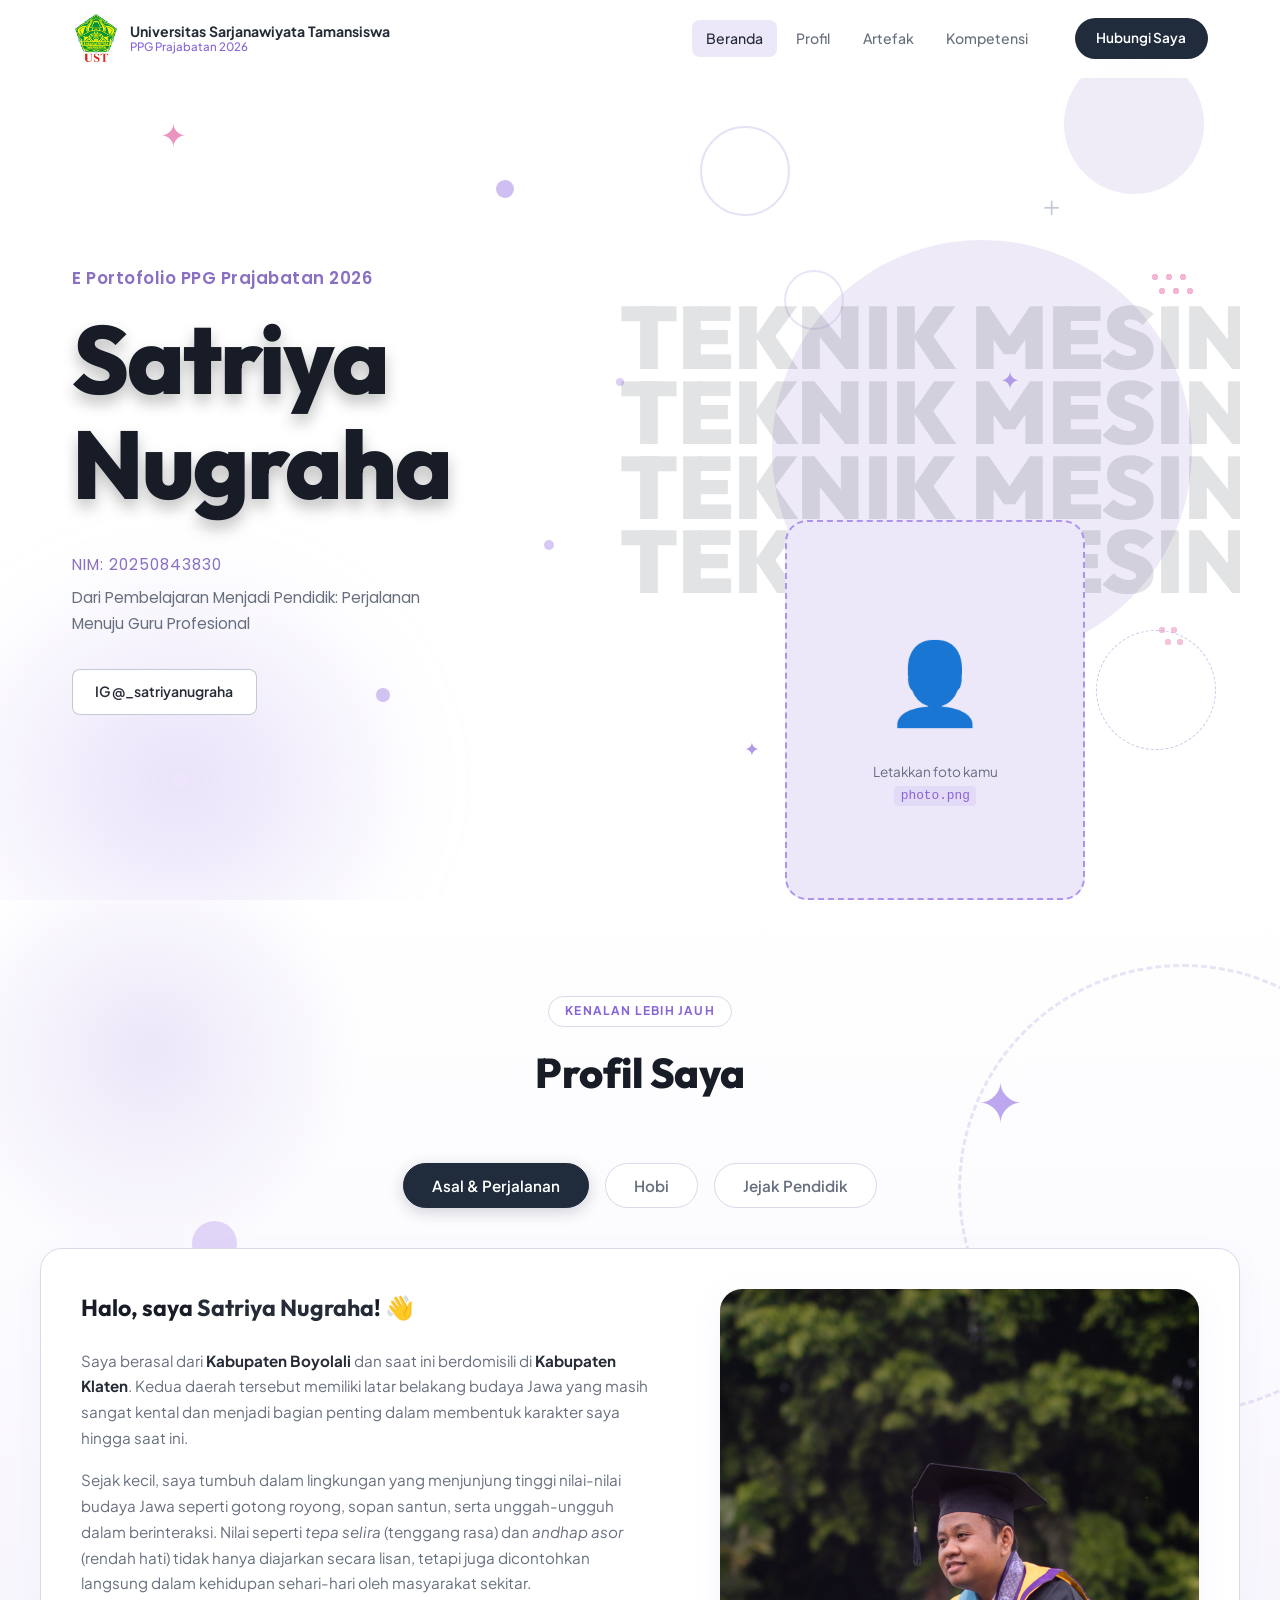
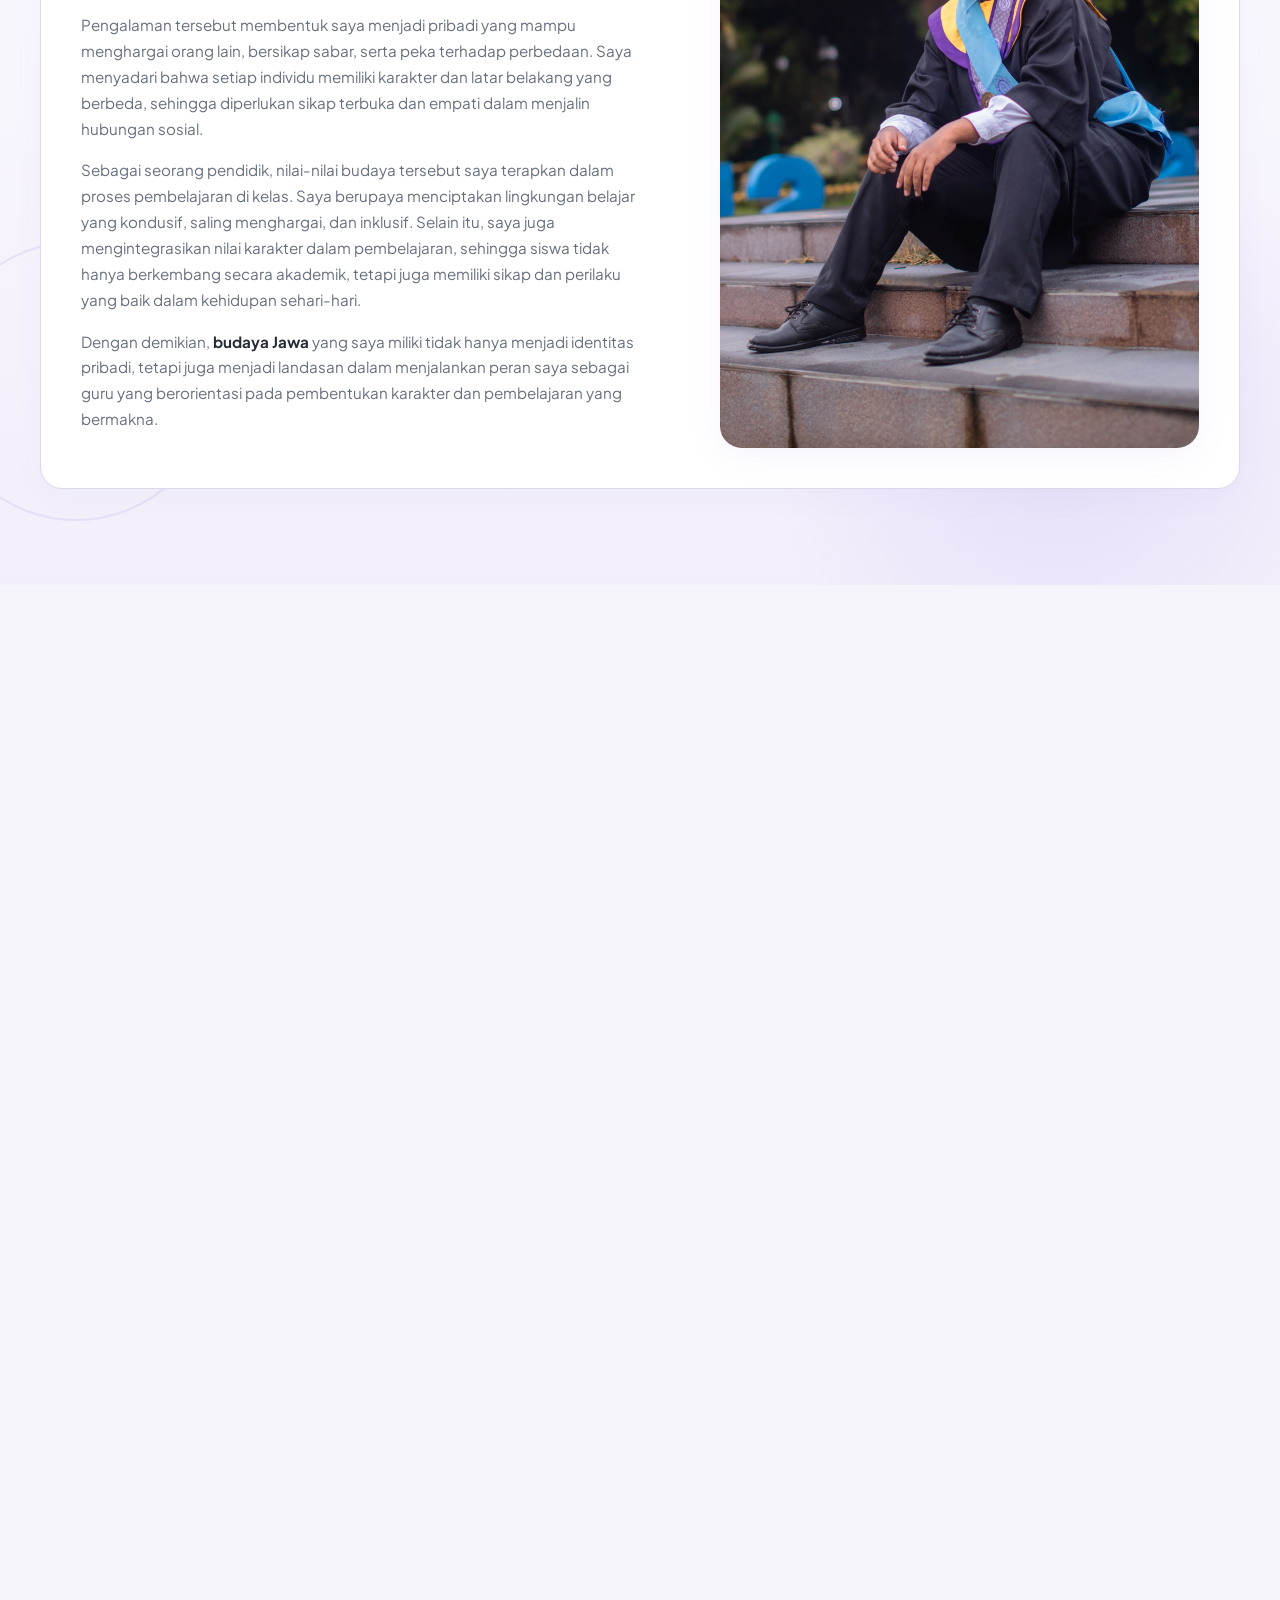
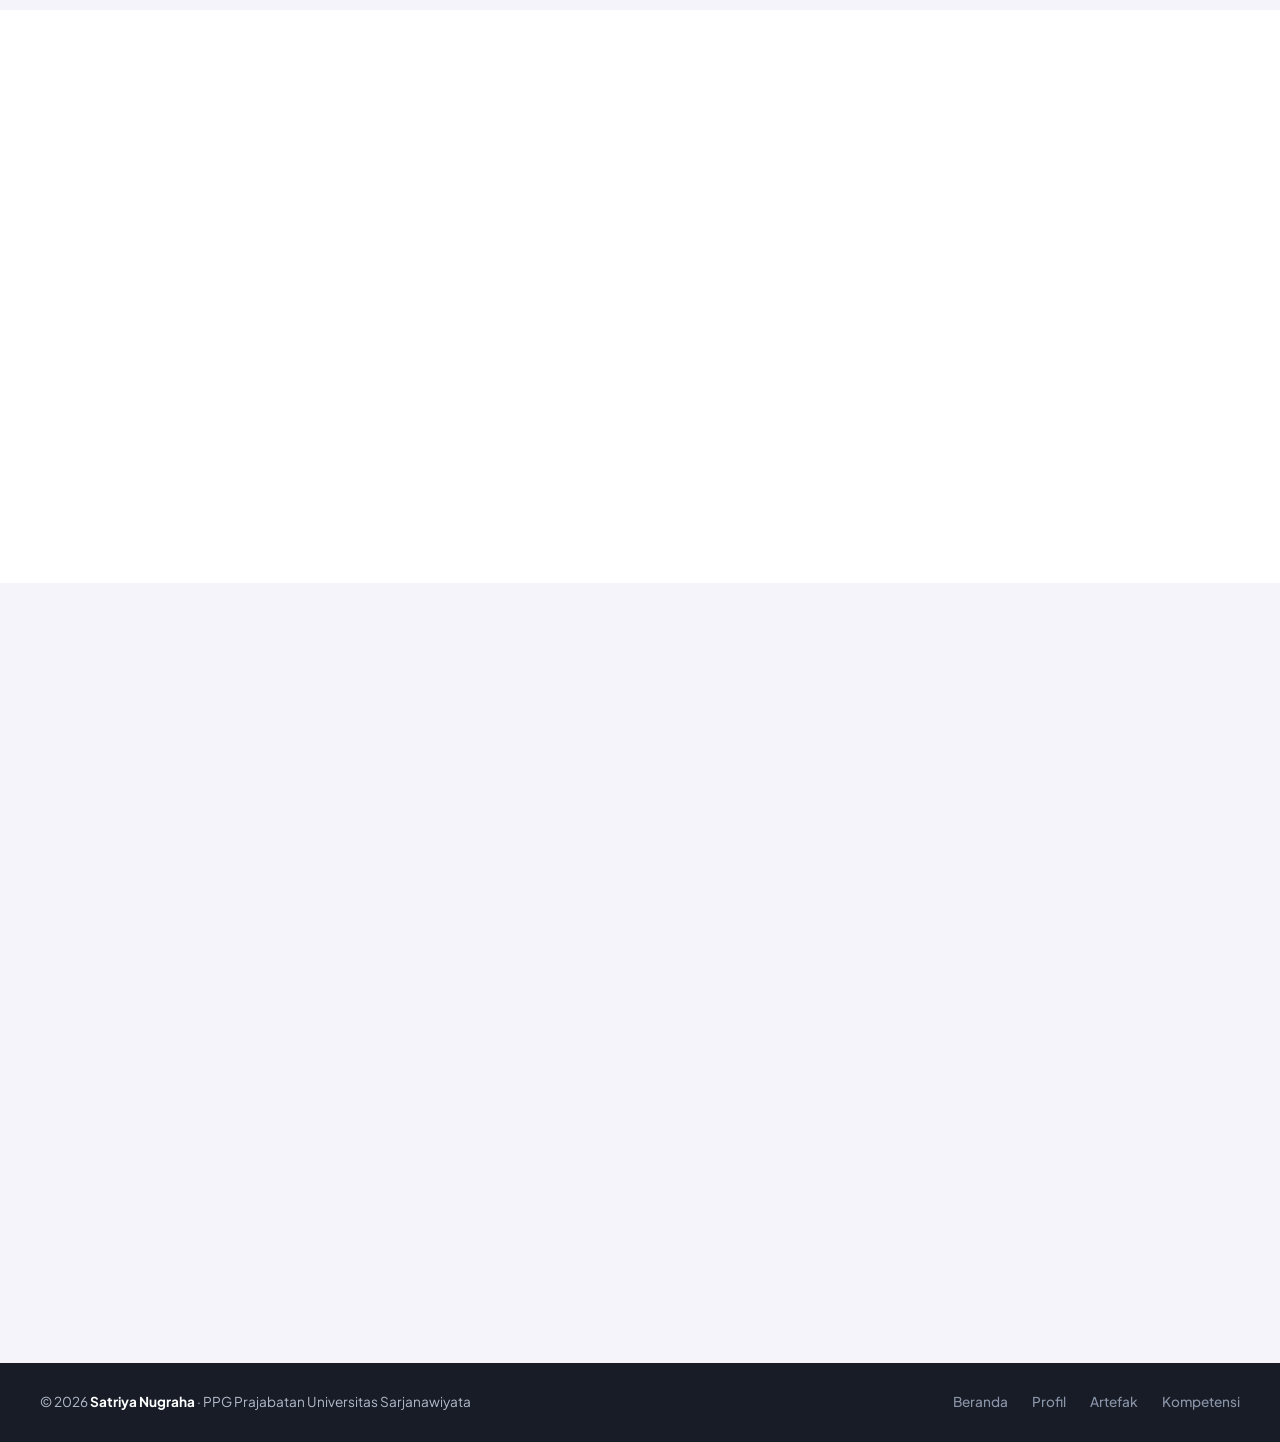
==== index.html @ c1870e79 "Add files via upload" ====
<!DOCTYPE html>
<html lang="id">
<head>
  <meta charset="UTF-8" />
  <meta name="viewport" content="width=device-width, initial-scale=1.0" />
  <title>Portofolio – PPG Prajabatan 2026</title>
  <meta name="description" content="Portofolio profesional mahasiswa PPG Prajabatan 2026 – Pendidik yang Tumbuh Bersama Peserta Didik." />
  <link rel="preconnect" href="https://fonts.googleapis.com" />
  <link rel="preconnect" href="https://fonts.gstatic.com" crossorigin />
  <link href="https://fonts.googleapis.com/css2?family=Poppins:wght@400;500;600;700&family=Outfit:wght@400;500;600;700;800;900&family=Plus+Jakarta+Sans:ital,wght@0,400;0,500;0,600;0,700;1,400&display=swap" rel="stylesheet" />
  <link rel="stylesheet" href="style.css" />
</head>
<body>

  <!-- ══════════════════════════════════════════════
       NAVBAR
  ══════════════════════════════════════════════ -->
  <nav class="navbar" id="navbar">
    <div class="nav-container">

      <!-- Logo -->
      <a href="#home" class="nav-brand">
        <!-- Pastikan file logo disimpan dengan nama 'logo-ust.png' di folder portfolio -->
        <img src="logo-ust.png" alt="Logo UST" class="nav-logo-img" onerror="this.style.display='none'; this.nextElementSibling.style.display='flex';" />
        <div class="nav-logo-icon" aria-label="Logo universitas" style="display: none;">🏛️</div>
        <div class="nav-brand-text">
          <span class="nav-univ">Universitas Sarjanawiyata Tamansiswa</span>
          <span class="nav-sub">PPG Prajabatan 2026</span>
        </div>
      </a>

      <!-- Links -->
      <ul class="nav-links" id="navLinks">
        <li><a href="#home"      class="nav-link active" id="nav-beranda">Beranda</a></li>
        <li><a href="#profil"    class="nav-link"        id="nav-profil">Profil</a></li>
        <li><a href="#artefak"   class="nav-link"        id="nav-artefak">Artefak</a></li>
        <li><a href="#kompetensi" class="nav-link"       id="nav-kompetensi">Kompetensi</a></li>
      </ul>

      <!-- CTA -->
      <a href="#kontak" class="btn-hubungi" id="btn-hubungi">Hubungi Saya</a>

      <!-- Hamburger -->
      <button class="hamburger" id="hamburger" aria-label="Toggle menu">
        <span></span><span></span><span></span>
      </button>
    </div>
  </nav>

  <!-- ══════════════════════════════════════════════
       HERO / HOME
  ══════════════════════════════════════════════ -->
  <section class="hero" id="home">

    <!-- Decorative circles & Ornaments -->
    <div class="deco deco-circle-lg"   aria-hidden="true"></div>
    <div class="deco deco-circle-md"   aria-hidden="true"></div>
    <div class="deco deco-circle-sm-1" aria-hidden="true"></div>
    <div class="deco deco-circle-sm-2" aria-hidden="true"></div>
    <div class="deco deco-circle-sm-3" aria-hidden="true"></div>
    <div class="deco deco-circle-sm-4" aria-hidden="true"></div>
    <div class="deco deco-dot-group-1" aria-hidden="true"></div>
    <div class="deco deco-dot-group-2" aria-hidden="true"></div>
    <div class="deco deco-outline-1"   aria-hidden="true"></div>
    <div class="deco deco-outline-2"   aria-hidden="true"></div>
    <div class="deco deco-blob"        aria-hidden="true"></div>
    <!-- New Ornaments -->
    <div class="deco deco-star-1"      aria-hidden="true">✦</div>
    <div class="deco deco-star-2"      aria-hidden="true">✦</div>
    <div class="deco deco-star-3"      aria-hidden="true">✦</div>
    <div class="deco deco-plus-1"      aria-hidden="true">+</div>
    <div class="deco deco-plus-2"      aria-hidden="true">+</div>
    <div class="deco deco-ring-1"      aria-hidden="true"></div>

    <!-- Left content -->
    <div class="hero-left">
      <p class="hero-eyebrow">E Portofolio PPG Prajabatan 2026</p>
      <div style="animation: fadeInUp 0.6s 0.1s ease both; display: inline-block;">
        <h1 class="hero-name">
          Satriya<br />Nugraha
        </h1>
      </div>
      <p style="font-family: 'Poppins', sans-serif; font-size: 0.95rem; color: hsl(258, 40%, 60%); font-weight: 400; margin-bottom: 0.5rem; letter-spacing: 1px; animation: fadeInUp 0.6s 0.15s ease both;">
        NIM: 20250843830
      </p>
      <p class="hero-tagline">
        Dari Pembelajaran Menjadi Pendidik: Perjalanan<br />
        Menuju Guru Profesional
      </p>
      <a href="https://instagram.com/_satriyanugraha" class="btn-ig" id="btn-instagram" target="_blank" rel="noopener">
        IG @_satriyanugraha
      </a>
    </div>

    <!-- Right – photo -->
    <div class="hero-right">
      <div class="hero-bg-text">TEKNIK MESIN<br>TEKNIK MESIN<br>TEKNIK MESIN<br>TEKNIK MESIN</div>
      <div class="photo-wrap">
        <!-- Ganti src di bawah ini dengan foto kamu, contoh: src="foto.png" -->
        <img
          src="photo.png"
          alt="Foto Profil"
          class="hero-photo"
          id="hero-photo"
          onerror="this.style.display='none'; document.getElementById('photo-placeholder').style.display='flex';"
        />
        <!-- Placeholder jika foto belum ada -->
        <div class="photo-placeholder" id="photo-placeholder">
          <span class="photo-placeholder-icon">👤</span>
          <p>Letakkan foto kamu<br /><code>photo.png</code></p>
        </div>
      </div>
    </div>

  </section>

  <section class="section" id="profil" style="position: relative; overflow: hidden; background: linear-gradient(180deg, var(--white) 0%, hsl(258, 60%, 96%) 100%);">
    
    <!-- Ornaments Profil (Agak Rame & Besar) -->
    <!-- Large Background Blobs -->
    <div style="position: absolute; top: -100px; left: -100px; width: 500px; height: 500px; background: radial-gradient(circle, var(--purple-soft) 0%, transparent 60%); border-radius: 50%; animation: blobPulse 10s infinite; z-index: 0; pointer-events: none;"></div>
    <div style="position: absolute; bottom: -150px; right: -100px; width: 650px; height: 650px; background: radial-gradient(circle, hsl(258,70%,88%,0.55) 0%, transparent 65%); border-radius: 50%; animation: floatY 8s infinite alternate; z-index: 0; pointer-events: none;"></div>
    <div style="position: absolute; top: 35%; left: 35%; width: 450px; height: 450px; background: radial-gradient(circle, hsl(258,60%,92%,0.7) 0%, transparent 60%); border-radius: 50%; animation: blobPulse 12s infinite alternate-reverse; z-index: 0; pointer-events: none;"></div>

    <!-- Huge Rings & Small Circles -->
    <div style="position: absolute; top: 5%; right: -10%; width: 450px; height: 450px; border: 3px dashed hsl(258,50%,80%,0.35); border-radius: 50%; animation: spin 25s linear infinite; z-index: 0; pointer-events: none;"></div>
    <div style="position: absolute; bottom: 5%; left: -5%; width: 280px; height: 280px; border: 2px solid hsl(258,50%,85%,0.4); border-radius: 50%; animation: spin 20s linear infinite reverse; z-index: 0; pointer-events: none;"></div>
    <div style="position: absolute; top: 60%; right: 10%; width: 90px; height: 90px; background: hsl(258,60%,85%,0.35); border-radius: 50%; animation: floatY 5s infinite 1s; z-index: 0; pointer-events: none;"></div>
    <div style="position: absolute; top: 25%; left: 15%; width: 45px; height: 45px; background: hsl(258,70%,80%,0.45); border-radius: 50%; animation: floatY 6s infinite 0.5s; z-index: 0; pointer-events: none;"></div>

    <!-- Floating Icons (Stars, Plus) -->
    <div style="position: absolute; top: 12%; right: 20%; font-size: 3.5rem; color: var(--purple-light); opacity: 0.8; animation: spin 14s linear infinite; z-index: 0; pointer-events: none;">✦</div>
    <div style="position: absolute; bottom: 35%; left: 10%; font-size: 2.8rem; color: var(--purple-light); opacity: 0.7; animation: pulse 3s infinite alternate; z-index: 0; pointer-events: none;">+</div>
    <div style="position: absolute; bottom: 15%; right: 30%; font-size: 1.8rem; color: hsl(330,70%,80%); opacity: 0.9; animation: spin 8s linear infinite reverse; z-index: 0; pointer-events: none;">✦</div>
    <div style="position: absolute; top: 30%; left: 8%; font-size: 2.2rem; color: var(--text-muted); opacity: 0.25; animation: pulse 4s infinite alternate; z-index: 0; pointer-events: none;">+</div>
    <div style="position: absolute; top: 55%; right: 5%; font-size: 2.5rem; color: var(--text-muted); opacity: 0.2; animation: spin 16s linear infinite; z-index: 0; pointer-events: none;">✦</div>

    <div class="container" style="position: relative; z-index: 1;">
      <div class="section-header">
        <span class="section-tag" style="background: var(--white);">Kenalan Lebih Jauh</span>
        <h2 class="section-title">Profil Saya</h2>
      </div>
      
      <!-- TAB NAVIGATION -->
      <div class="tabs-nav reveal">
        <button class="tab-btn active" data-target="tab-asal">Asal & Perjalanan</button>
        <button class="tab-btn" data-target="tab-hobi">Hobi</button>
        <button class="tab-btn" data-target="tab-alasan">Jejak Pendidik</button>
      </div>

      <!-- TAB CONTENT -->
      <div class="tabs-content">
        
        <!-- Tab 1: Asal -->
        <div class="tab-panel active" id="tab-asal">
          <div class="profil-grid reveal">
            <div class="profil-text">
              <h3>Halo, saya <strong>Satriya Nugraha</strong>! 👋</h3>
              <p>Saya berasal dari <strong>Kabupaten Boyolali</strong> dan saat ini berdomisili di <strong>Kabupaten Klaten</strong>. Kedua daerah tersebut memiliki latar belakang budaya Jawa yang masih sangat kental dan menjadi bagian penting dalam membentuk karakter saya hingga saat ini.</p>
              <p>Sejak kecil, saya tumbuh dalam lingkungan yang menjunjung tinggi nilai-nilai budaya Jawa seperti gotong royong, sopan santun, serta unggah-ungguh dalam berinteraksi. Nilai seperti <em>tepa selira</em> (tenggang rasa) dan <em>andhap asor</em> (rendah hati) tidak hanya diajarkan secara lisan, tetapi juga dicontohkan langsung dalam kehidupan sehari-hari oleh masyarakat sekitar.</p>
              <p>Pengalaman tersebut membentuk saya menjadi pribadi yang mampu menghargai orang lain, bersikap sabar, serta peka terhadap perbedaan. Saya menyadari bahwa setiap individu memiliki karakter dan latar belakang yang berbeda, sehingga diperlukan sikap terbuka dan empati dalam menjalin hubungan sosial.</p>
              <p>Sebagai seorang pendidik, nilai-nilai budaya tersebut saya terapkan dalam proses pembelajaran di kelas. Saya berupaya menciptakan lingkungan belajar yang kondusif, saling menghargai, dan inklusif. Selain itu, saya juga mengintegrasikan nilai karakter dalam pembelajaran, sehingga siswa tidak hanya berkembang secara akademik, tetapi juga memiliki sikap dan perilaku yang baik dalam kehidupan sehari-hari.</p>
              <p>Dengan demikian, <strong>budaya Jawa</strong> yang saya miliki tidak hanya menjadi identitas pribadi, tetapi juga menjadi landasan dalam menjalankan peran saya sebagai guru yang berorientasi pada pembentukan karakter dan pembelajaran yang bermakna.</p>
            </div>
            <div class="profil-image-wrap" style="min-height: 350px; border-radius: var(--radius-lg); overflow: hidden; box-shadow: 0 8px 32px hsl(258,60%,62%,0.08); position: relative; display: flex; flex-direction: column;">
               <img src="foto-perjalanan.jpg" alt="Foto Kelulusan UNS" style="position: absolute; top: 0; left: 0; width: 100%; height: 100%; object-fit: cover; object-position: center 30%;" onerror="this.style.display='none'; this.nextElementSibling.style.display='flex';" />
               <div class="photo-placeholder" style="display:none; width:100%; height:100%; min-height: 350px; align-items:center; justify-content:center; flex-direction:column; background:var(--purple-soft); border:2.5px dashed var(--purple-light); border-radius:var(--radius-lg); text-align:center; position: relative;">
                 <span class="photo-placeholder-icon" style="font-size:4.5rem; margin-bottom:1rem;">📍</span>
                 <p style="color:var(--text-muted); font-size:1.05rem; line-height:1.6;"> Boyolali ➔ Klaten ➔ UNS <br> <strong>Perjalanan Pendidikan</strong> </p>
               </div>
            </div>
          </div>
        </div>

        <!-- Tab 2: Hobi -->
        <div class="tab-panel" id="tab-hobi">
          <div class="hobi-interactive-container reveal">
            <div class="hobi-nav-list">
              <button class="hobi-nav-btn active" data-hobi-target="hobi-item-hiking">
                <span class="hobi-nav-title">Hiking</span>
              </button>
              <button class="hobi-nav-btn" data-hobi-target="hobi-item-fotografi">
                <span class="hobi-nav-title">Fotografi</span>
              </button>
              <button class="hobi-nav-btn" data-hobi-target="hobi-item-traveling">
                <span class="hobi-nav-title">Traveling</span>
              </button>
            </div>
            
            <div class="hobi-content-display">
              <!-- Hiking Slider Item -->
              <div class="hobi-display-item active" id="hobi-item-hiking">
                <div class="hobi-display-img">
                   <img src="foto-hiking.jpg" alt="Hiking" onerror="this.style.display='none'; this.nextElementSibling.style.display='flex';" />
                   <div class="hobi-placeholder" style="display:none;">🏕️<br><code>foto-hiking.jpg</code></div>
                </div>
                <div class="hobi-display-text">
                  <h4>Hiking</h4>
                  <p style="margin-bottom: 0.8rem;">Hiking adalah hobi yang indah karena mengajarkan kita untuk berhenti sejenak dari hiruk-pikuk kehidupan dan kembali mendengarkan diri sendiri. Di setiap langkah, kita belajar tentang kesabaran, ketekunan, dan arti menikmati proses tanpa terburu-buru. Nafas yang terasa berat justru menjadi pengingat bahwa kita sedang benar-benar hidup.</p>
                  <p>Di tengah alam yang sunyi dan sederhana, kita menemukan ketenangan yang tidak bisa didapatkan di tempat lain. Hiking bukan hanya tentang mencapai puncak, tetapi tentang perjalanan itu sendiri tentang bagaimana kita belajar bersyukur, menghargai setiap langkah, dan pulang dengan hati yang lebih tenang.</p>
                </div>
              </div>
              
              <!-- Fotografi Slider Item -->
              <div class="hobi-display-item" id="hobi-item-fotografi">
                <div class="hobi-display-img">
                   <img src="hobi-fotografi.png" alt="Fotografi" onerror="this.style.display='none'; this.nextElementSibling.style.display='flex';" />
                   <div class="hobi-placeholder" style="display:none;">📸<br><code>hobi-fotografi.png</code></div>
                </div>
                <div class="hobi-display-text">
                  <h4>Fotografi</h4>
                  <p>Menangkap momen-momen bermakna dan mengabadikan peristiwa berharga di sekitar saya lewat lensa kamera.</p>
                </div>
              </div>

              <!-- Traveling Slider Item -->
              <div class="hobi-display-item" id="hobi-item-traveling">
                <div class="hobi-display-img">
                   <img src="foto-traveling.jpg" alt="Traveling" onerror="this.style.display='none'; this.nextElementSibling.style.display='flex';" />
                   <div class="hobi-placeholder" style="display:none;">🚗<br><code>foto-traveling.jpg</code></div>
                </div>
                <div class="hobi-display-text">
                  <h4>Traveling</h4>
                  <p>Bepergian ke tempat baru, mempelajari budaya lokal, selalu dapat memperluas wawasan dan pengalaman hidup saya.</p>
                </div>
              </div>
            </div>
          </div>
        </div>

        <!-- Tab 3: Alasan Pendidik -->
        <div class="tab-panel" id="tab-alasan">
           <div class="alasan-wrap">
              <div class="alasan-icon reveal" style="transition-delay: 0.1s;">🎓</div>
              <h3 class="reveal" style="transition-delay: 0.2s;">Sebuah Panggilan Hati</h3>
              <div class="reveal" style="transition-delay: 0.3s;">
                <p>Menjadi pendidik bukan sekadar profesi bagi saya, melainkan sebuah <strong>panggilan jiwa</strong> yang tulus.</p>
                <p>Saya terinspirasi oleh jejak luar biasa <strong>orang tua dan kakak saya</strong> yang juga adalah seorang guru. Melihat dedikasi tanpa batas dan semangat mereka, saya termotivasi untuk meneruskan estafet kebaikan ini.</p>
                <p>Pendidikan adalah kunci, dan saya ingin menjadi bagian yang ikut andil membuka potensi setiap peserta didik.</p>
              </div>
           </div>
        </div>

      </div>
    </div>
  </section>

  <!-- ══════════════════════════════════════════════
       ARTEFAK
  ══════════════════════════════════════════════ -->
  <section class="section section-alt" id="artefak">
    <div class="container">
      <div class="section-header">
        <span class="section-tag">Karya</span>
        <h2 class="section-title">Artefak Pembelajaran</h2>
        <p class="section-desc">Kumpulan karya dan produk pembelajaran yang dikembangkan selama PPG</p>
      </div>
      <div class="artefak-grid">

        <div class="artefak-card" id="art-1">
          <div class="artefak-icon">📋</div>
          <div class="artefak-badge">Perangkat Ajar</div>
          <h3>Modul Ajar Kurikulum Merdeka</h3>
          <p>Modul ajar lengkap berbasis Kurikulum Merdeka dengan pendekatan berdiferensiasi untuk memenuhi kebutuhan beragam peserta didik.</p>
          <div class="artefak-tags"><span>Kurikulum Merdeka</span><span>Diferensiasi</span></div>
        </div>

        <div class="artefak-card" id="art-2">
          <div class="artefak-icon">🎮</div>
          <div class="artefak-badge">Media Pembelajaran</div>
          <h3>Game Edukasi Interaktif</h3>
          <p>Media pembelajaran berbasis game menggunakan platform digital untuk meningkatkan motivasi dan keterlibatan peserta didik.</p>
          <div class="artefak-tags"><span>Quizizz</span><span>Gamifikasi</span></div>
        </div>

        <div class="artefak-card" id="art-3">
          <div class="artefak-icon">📊</div>
          <div class="artefak-badge">Asesmen</div>
          <h3>Instrumen Asesmen Autentik</h3>
          <p>Instrumen penilaian autentik yang komprehensif meliputi asesmen diagnostik, formatif, dan sumatif berbasis HOTS.</p>
          <div class="artefak-tags"><span>HOTS</span><span>Rubrik</span></div>
        </div>

        <div class="artefak-card" id="art-4">
          <div class="artefak-icon">🎬</div>
          <div class="artefak-badge">Media Digital</div>
          <h3>Video Pembelajaran Animasi</h3>
          <p>Produksi video pembelajaran animasi untuk memvisualisasikan konsep abstrak agar lebih mudah dipahami peserta didik.</p>
          <div class="artefak-tags"><span>Canva</span><span>Animasi</span></div>
        </div>

        <div class="artefak-card" id="art-5">
          <div class="artefak-icon">🔬</div>
          <div class="artefak-badge">Penelitian</div>
          <h3>PTK: Meningkatkan Motivasi Belajar</h3>
          <p>Penelitian Tindakan Kelas berfokus pada peningkatan motivasi belajar melalui model pembelajaran kooperatif.</p>
          <div class="artefak-tags"><span>PTK</span><span>Kooperatif</span></div>
        </div>

        <div class="artefak-card" id="art-6">
          <div class="artefak-icon">🌐</div>
          <div class="artefak-badge">E-Learning</div>
          <h3>Kelas Digital Google Classroom</h3>
          <p>Pengembangan kelas digital dengan materi terstruktur, kuis interaktif, dan sistem feedback berkala untuk peserta didik.</p>
          <div class="artefak-tags"><span>Google Classroom</span><span>LMS</span></div>
        </div>

      </div>
    </div>
  </section>

  <!-- ══════════════════════════════════════════════
       KOMPETENSI
  ══════════════════════════════════════════════ -->
  <section class="section" id="kompetensi">
    <div class="container">
      <div class="section-header">
        <span class="section-tag">Keahlian</span>
        <h2 class="section-title">Kompetensi</h2>
      </div>
      <div class="komp-grid">
        <div class="komp-col">
          <h3 class="komp-cat">🏫 Pedagogik</h3>
          <div class="skill-list">
            <div class="skill-item">
              <div class="skill-header"><span>Perencanaan Pembelajaran</span><span class="skill-pct">90%</span></div>
              <div class="skill-bar"><div class="skill-fill" data-width="90"></div></div>
            </div>
            <div class="skill-item">
              <div class="skill-header"><span>Asesmen & Evaluasi</span><span class="skill-pct">85%</span></div>
              <div class="skill-bar"><div class="skill-fill" data-width="85"></div></div>
            </div>
            <div class="skill-item">
              <div class="skill-header"><span>Diferensiasi Pembelajaran</span><span class="skill-pct">88%</span></div>
              <div class="skill-bar"><div class="skill-fill" data-width="88"></div></div>
            </div>
          </div>
        </div>
        <div class="komp-col">
          <h3 class="komp-cat">💻 Teknologi</h3>
          <div class="skill-list">
            <div class="skill-item">
              <div class="skill-header"><span>Microsoft Office</span><span class="skill-pct">85%</span></div>
              <div class="skill-bar"><div class="skill-fill" data-width="85"></div></div>
            </div>
            <div class="skill-item">
              <div class="skill-header"><span>Canva & Desain</span><span class="skill-pct">80%</span></div>
              <div class="skill-bar"><div class="skill-fill" data-width="80"></div></div>
            </div>
            <div class="skill-item">
              <div class="skill-header"><span>Google Workspace</span><span class="skill-pct">75%</span></div>
              <div class="skill-bar"><div class="skill-fill" data-width="75"></div></div>
            </div>
          </div>
        </div>
        <div class="komp-col">
          <h3 class="komp-cat">🤝 Soft Skills</h3>
          <div class="softskill-grid">
            <div class="softskill-item">Komunikasi Efektif</div>
            <div class="softskill-item">Berpikir Kritis</div>
            <div class="softskill-item">Kolaborasi Tim</div>
            <div class="softskill-item">Empati</div>
            <div class="softskill-item">Kreativitas</div>
            <div class="softskill-item">Adaptif</div>
            <div class="softskill-item">Problem Solving</div>
            <div class="softskill-item">Growth Mindset</div>
          </div>
        </div>
      </div>
    </div>
  </section>

  <!-- ══════════════════════════════════════════════
       KONTAK
  ══════════════════════════════════════════════ -->
  <section class="section section-alt" id="kontak">
    <div class="container">
      <div class="section-header">
        <span class="section-tag">Kontak</span>
        <h2 class="section-title">Hubungi Saya</h2>
        <p class="section-desc">Saya terbuka untuk kolaborasi dan diskusi seputar pendidikan!</p>
      </div>
      <div class="kontak-wrap">
        <div class="kontak-info">
          <div class="kontak-item" id="k-email">
            <div class="kontak-icon">📧</div>
            <div><h4>Email</h4><a href="mailto:satriya@email.com">satriya@email.com</a></div>
          </div>
          <div class="kontak-item" id="k-ig">
            <div class="kontak-icon">📱</div>
            <div><h4>Instagram</h4><a href="https://instagram.com/_satriyanugraha">@_satriyanugraha</a></div>
          </div>
          <div class="kontak-item" id="k-li">
            <div class="kontak-icon">💼</div>
            <div><h4>LinkedIn</h4><a href="#">linkedin.com/in/satriyanugraha</a></div>
          </div>
          <div class="kontak-item" id="k-loc">
            <div class="kontak-icon">📍</div>
            <div><h4>Lokasi</h4><span>Indonesia</span></div>
          </div>
        </div>
        <form class="kontak-form" id="contactForm">
          <div class="form-row">
            <div class="form-group">
              <label for="f-name">Nama</label>
              <input type="text" id="f-name" placeholder="Nama Anda" required />
            </div>
            <div class="form-group">
              <label for="f-email">Email</label>
              <input type="email" id="f-email" placeholder="email@anda.com" required />
            </div>
          </div>
          <div class="form-group">
            <label for="f-subject">Subjek</label>
            <input type="text" id="f-subject" placeholder="Perihal pesan Anda" required />
          </div>
          <div class="form-group">
            <label for="f-message">Pesan</label>
            <textarea id="f-message" rows="5" placeholder="Tulis pesan Anda di sini..." required></textarea>
          </div>
          <button type="submit" class="btn-submit" id="btn-submit">Kirim Pesan →</button>
        </form>
      </div>
    </div>
  </section>

  <!-- ══════════════════════════════════════════════
       FOOTER
  ══════════════════════════════════════════════ -->
  <footer class="footer">
    <div class="container footer-inner">
      <p>© 2026 <strong>Satriya Nugraha</strong> · PPG Prajabatan Universitas Sarjanawiyata</p>
      <div class="footer-nav">
        <a href="#home">Beranda</a>
        <a href="#profil">Profil</a>
        <a href="#artefak">Artefak</a>
        <a href="#kompetensi">Kompetensi</a>
      </div>
    </div>
  </footer>

  <button class="back-top" id="backTop" aria-label="Kembali ke atas">↑</button>
  <div class="toast" id="toast">Pesan berhasil dikirim! 🎉</div>

  <script src="script.js"></script>
</body>
</html>
---- style.css ----
/* ═══════════════════════════════════════════════
   PORTFOLIO – Light Theme (mirip referensi)
   ═══════════════════════════════════════════════ */

/* ── RESET ────────────────────────────────────── */
*, *::before, *::after { box-sizing: border-box; margin: 0; padding: 0; }

:root {
  /* Warna utama */
  --purple:        hsl(258, 60%, 62%);
  --purple-light:  hsl(258, 70%, 75%);
  --purple-soft:   hsl(258, 60%, 94%);
  --purple-bg:     hsl(258, 60%, 96%);
  --dark:          hsl(220, 25%, 12%);
  --dark-btn:      hsl(215, 30%, 18%);
  --text:          hsl(220, 20%, 18%);
  --text-muted:    hsl(220, 10%, 45%);
  --white:         #ffffff;
  --border:        hsl(258, 30%, 88%);
  --bg-alt:        hsl(248, 40%, 97%);

  /* Layout */
  --max-w:         1200px;
  --radius:        14px;
  --radius-lg:     22px;
  --transition:    0.3s cubic-bezier(0.4, 0, 0.2, 1);
}

html { scroll-behavior: smooth; }

body {
  font-family: 'Plus Jakarta Sans', sans-serif;
  background: var(--white);
  color: var(--text);
  line-height: 1.65;
  overflow-x: hidden;
}

::-webkit-scrollbar { width: 5px; }
::-webkit-scrollbar-track { background: var(--white); }
::-webkit-scrollbar-thumb { background: var(--purple-light); border-radius: 99px; }

/* ── NAVBAR ──────────────────────────────────── */
.navbar {
  position: fixed; top: 0; left: 0; right: 0;
  z-index: 1000;
  padding: 0.9rem 0;
  background: rgba(255,255,255,0.92);
  backdrop-filter: blur(16px);
  -webkit-backdrop-filter: blur(16px);
  border-bottom: 1px solid transparent;
  transition: var(--transition);
}
.navbar.scrolled {
  border-color: var(--border);
  box-shadow: 0 2px 24px hsl(258,60%,62%,0.08);
}

.nav-container {
  max-width: var(--max-w);
  margin: 0 auto;
  padding: 0 2rem;
  display: flex;
  align-items: center;
  gap: 2rem;
}

/* Brand */
.nav-brand {
  display: flex; align-items: center; gap: 0.65rem;
  text-decoration: none;
  color: inherit;
  flex-shrink: 0;
}
.nav-logo-img {
  width: 48px;
  height: auto;
  max-height: 48px;
  object-fit: contain;
}
.nav-logo-icon {
  width: 42px; height: 42px;
  background: linear-gradient(135deg, var(--purple-soft), var(--purple-light));
  border: 2px solid var(--border);
  border-radius: 10px;
  display: flex; align-items: center; justify-content: center;
  font-size: 1.4rem;
}
.nav-brand-text { display: flex; flex-direction: column; line-height: 1.2; }
.nav-univ {
  font-weight: 700;
  font-size: 0.88rem;
  color: var(--text);
}
.nav-sub {
  font-size: 0.72rem;
  color: var(--purple);
  font-weight: 500;
}

/* Links */
.nav-links {
  display: flex;
  list-style: none;
  gap: 0.25rem;
  margin-left: auto;
}
.nav-link {
  display: block;
  padding: 0.45rem 0.9rem;
  text-decoration: none;
  font-weight: 500;
  font-size: 0.88rem;
  color: var(--text-muted);
  border-radius: 8px;
  transition: var(--transition);
}
.nav-link:hover, .nav-link.active {
  color: var(--text);
  background: var(--purple-soft);
}

/* CTA Button */
.btn-hubungi {
  display: inline-block;
  background: var(--dark-btn);
  color: #fff;
  text-decoration: none;
  font-weight: 600;
  font-size: 0.85rem;
  padding: 0.6rem 1.35rem;
  border-radius: 99px;
  flex-shrink: 0;
  transition: var(--transition);
}
.btn-hubungi:hover {
  background: var(--purple);
  transform: translateY(-1px);
  box-shadow: 0 6px 20px hsl(258,60%,62%,0.35);
}

/* Hamburger */
.hamburger {
  display: none;
  flex-direction: column;
  gap: 5px;
  background: none; border: none; cursor: poPlus Jakarta Sans;
  padding: 4px; margin-left: auto;
}
.hamburger span {
  display: block; width: 22px; height: 2px;
  background: var(--text);
  border-radius: 2px;
  transition: var(--transition);
}

/* ── HERO ─────────────────────────────────────── */
.hero {
  min-height: 100vh;
  position: relative;
  overflow: hidden;
  display: flex;
  align-items: center;
  padding: 0 2rem;
  background: var(--white);
  max-width: var(--max-w);
  margin: 0 auto;
}

/* ── Decorative Circles ── */
.deco { position: fixed; poPlus Jakarta Sans-events: none; border-radius: 50%; }

/* Large purple blob bottom-left */
.deco-blob {
  position: fixed;
  width: 520px; height: 480px;
  background: radial-gradient(ellipse at center, hsl(258,70%,80%,0.35) 0%, hsl(258,70%,80%,0) 70%);
  bottom: -120px; left: -80px;
  border-radius: 50%;
  filter: blur(30px);
  animation: blobPulse 7s ease-in-out infinite;
}
@keyframes blobPulse {
  0%,100% { transform: scale(1); }
  50% { transform: scale(1.05) translate(10px,-10px); }
}

/* Large solid circle (right, behind photo) */
.deco-circle-lg {
  width: 420px; height: 420px;
  background: hsl(258, 50%, 88%, 0.45);
  top: 50%; right: 4%;
  transform: translateY(-50%);
  position: absolute;
  border-radius: 50%;
  animation: floatY 6s ease-in-out infinite;
}

/* Medium circle top-right */
.deco-circle-md {
  width: 140px; height: 140px;
  background: hsl(258, 50%, 90%, 0.5);
  top: 6%; right: 3%;
  position: absolute;
  animation: floatY 8s ease-in-out infinite 1s;
}

/* Small filled circles */
.deco-circle-sm-1 {
  width: 18px; height: 18px;
  background: hsl(258, 65%, 72%,0.55);
  top: 20%; left: 38%;
  position: absolute;
  animation: floatY 5s ease-in-out infinite 0.5s;
}
.deco-circle-sm-2 {
  width: 10px; height: 10px;
  background: hsl(258, 65%, 72%,0.45);
  top: 60%; left: 42%;
  position: absolute;
}
.deco-circle-sm-3 {
  width: 14px; height: 14px;
  background: hsl(258, 65%, 72%,0.5);
  bottom: 22%; left: 28%;
  position: absolute;
  animation: floatY 6s ease-in-out infinite 2s;
}
.deco-circle-sm-4 {
  width: 8px; height: 8px;
  background: hsl(258, 65%, 72%,0.4);
  top: 42%; left: 48%;
  position: absolute;
}

/* Outline circles */
.deco-outline-1 {
  width: 90px; height: 90px;
  border: 2px solid hsl(258,50%,80%,0.4);
  top: 14%; left: 55%;
  position: absolute;
  background: transparent;
  animation: spin 18s linear infinite;
}
.deco-outline-2 {
  width: 60px; height: 60px;
  border: 2px solid hsl(258,50%,80%,0.35);
  top: 30%; left: 62%;
  position: absolute;
  background: transparent;
}

/* Dot groups (pink dots) */
.deco-dot-group-1,
.deco-dot-group-2 {
  position: absolute;
  background: none !important;
  border-radius: 0 !important;
}
.deco-dot-group-1 {
  width: 80px; height: 60px;
  top: 30%; right: 1%;
  background-image:
    radial-gradient(circle 3px, hsl(330,70%,72%,0.6) 100%, transparent 0),
    radial-gradient(circle 3px, hsl(330,70%,72%,0.6) 100%, transparent 0),
    radial-gradient(circle 3px, hsl(330,70%,72%,0.6) 100%, transparent 0),
    radial-gradient(circle 3px, hsl(330,70%,72%,0.6) 100%, transparent 0),
    radial-gradient(circle 3px, hsl(330,70%,72%,0.6) 100%, transparent 0),
    radial-gradient(circle 3px, hsl(330,70%,72%,0.6) 100%, transparent 0) !important;
  background-size: 14px 14px !important;
  background-position:
    0 0, 14px 0, 28px 0,
    7px 14px, 21px 14px, 35px 14px !important;
  background-repeat: no-repeat !important;
}
.deco-dot-group-2 {
  width: 60px; height: 60px;
  bottom: 24%; right: 2%;
  background-image:
    radial-gradient(circle 3px, hsl(330,70%,72%,0.5) 100%, transparent 0),
    radial-gradient(circle 3px, hsl(330,70%,72%,0.5) 100%, transparent 0),
    radial-gradient(circle 3px, hsl(330,70%,72%,0.5) 100%, transparent 0),
    radial-gradient(circle 3px, hsl(330,70%,72%,0.5) 100%, transparent 0) !important;
  background-size: 12px 12px !important;
  background-position: 0 0, 12px 0, 6px 12px, 18px 12px !important;
  background-repeat: no-repeat !important;
}

/* Ornaments */
.deco-star-1, .deco-star-2, .deco-star-3 {
  position: absolute;
  color: hsl(258, 60%, 75%);
  font-size: 1.5rem;
  border-radius: 0;
  animation: pulse 3s infinite alternate;
}
.deco-star-1 { top: 12%; left: 10%; font-size: 2rem; color: hsl(330,70%,75%); }
.deco-star-2 { bottom: 15%; right: 40%; font-size: 1.2rem; }
.deco-star-3 { top: 40%; left: 80%; animation-delay: 1s; }

.deco-plus-1, .deco-plus-2 {
  position: absolute;
  color: hsl(220, 20%, 60%, 0.5);
  font-size: 1.8rem;
  font-weight: 300;
  border-radius: 0;
  animation: spin 15s linear infinite;
}
.deco-plus-1 { top: 75%; left: 8%; }
.deco-plus-2 { top: 20%; right: 15%; }

.deco-ring-1 {
  width: 120px; height: 120px;
  border: 1px dashed hsl(258, 50%, 70%, 0.5);
  top: 70%; right: 2%;
  position: absolute;
  border-radius: 50%;
  background: transparent;
  animation: spin 20s linear infinite reverse;
}
@keyframes pulse {
  0% { transform: scale(1) rotate(0deg); opacity: 0.6; }
  100% { transform: scale(1.2) rotate(15deg); opacity: 1; }
}

@keyframes floatY {
  0%,100% { transform: translateY(0); }
  50% { transform: translateY(-12px); }
}
@keyframes spin { to { transform: rotate(360deg); } }

/* Hero Layout */
.hero-left {
  flex: 0 0 52%;
  max-width: 52%;
  padding-top: 5rem;
  position: relative; z-index: 1;
}

.hero-eyebrow {
  font-family: 'Poppins', sans-serif;
  font-size: 1.05rem;
  font-weight: 600;
  color: hsl(258, 40%, 60%); /* Soft muted purple */
  margin-bottom: 0.8rem;
  letter-spacing: 0.03em;
  animation: fadeInUp 0.6s ease both;
}

.hero-name {
  font-family: 'Outfit', sans-serif;
  font-size: clamp(3.5rem, 8vw, 6rem);
  font-weight: 800;
  line-height: 1.1;
  letter-spacing: -2px;
  padding-bottom: 0.2em; /* Prevents descender clipping like 'g' or 'y' */
  margin-bottom: 1.0rem;
  display: inline-block;
  transition: transform 0.4s cubic-bezier(0.175, 0.885, 0.32, 1.275), text-shadow 0.4s ease;
  cursor: pointer;
  
  color: var(--dark);
  text-shadow: 0 8px 15px rgba(0,0,0,0.25);
}
.hero-name:hover {
  transform: scale(1.04);
  text-shadow: 0 15px 30px rgba(0,0,0,0.35);
}.hero-tagline {
  font-family: 'Poppins', sans-serif;
  font-size: 0.95rem;
  color: var(--text-muted);
  margin-bottom: 2rem;
  line-height: 1.7;
  animation: fadeInUp 0.6s 0.2s ease both;
}
.hero-tagline a, .hero-tagline span {
  color: var(--purple);
  font-weight: 600;
  text-decoration: none;
}

/* IG Button */
.btn-ig {
  display: inline-flex;
  align-items: center;
  gap: 0.5rem;
  border: 1.5px solid hsl(220,15%,55%,0.45);
  color: var(--text);
  text-decoration: none;
  font-size: 0.88rem;
  font-weight: 600;
  padding: 0.65rem 1.4rem;
  border-radius: 8px;
  transition: var(--transition);
  background: var(--white);
  animation: fadeInUp 0.6s 0.3s ease both;
}
.btn-ig:hover {
  border-color: var(--purple);
  color: var(--purple);
  background: var(--purple-soft);
  transform: translateY(-2px);
}

/* Hero Right – Photo */
.hero-right {
  flex: 0 0 48%;
  max-width: 48%;
  display: flex;
  align-items: flex-end;
  justify-content: center;
  height: 100vh;
  position: relative;
  z-index: 1;
}

.hero-bg-text {
  position: absolute;
  top: 50%;
  left: 50%;
  transform: translate(-50%, -50%);
  font-family: 'Outfit', sans-serif;
  font-size: clamp(3rem, 7vw, 5.5rem);
  font-weight: 900;
  line-height: 0.85;
  color: var(--dark);
  opacity: 0.12;
  white-space: nowrap;
  text-align: center;
  z-index: 0;
  pointer-events: none;
  width: max-content;
}

.photo-wrap {
  width: 100%;
  max-width: 500px;
  height: 90%;
  position: relative;
  display: flex;
  align-items: flex-end;
  justify-content: center;
  animation: fadeIn 0.8s 0.2s ease both;
}

.hero-photo {
  width: 100%;
  max-width: 480px;
  height: auto;
  max-height: 95vh;
  object-fit: contain;
  object-position: bottom center;
  display: block;
  position: relative; z-index: 2;
  /* Remove background - photo should be PNG with transparent bg */
  filter: drop-shadow(0 25px 40px rgba(0,0,0,0.25)) drop-shadow(0 10px 15px rgba(0,0,0,0.15));
  transition: transform 0.5s ease, filter 0.5s ease;
}
.hero-photo:hover {
  transform: translateY(-8px);
  filter: drop-shadow(0 35px 50px rgba(0,0,0,0.3)) drop-shadow(0 15px 20px rgba(0,0,0,0.2));
}

/* Placeholder saat foto belum ada */
.photo-placeholder {
  display: none;
  flex-direction: column;
  align-items: center;
  justify-content: center;
  width: 300px; height: 380px;
  background: var(--purple-soft);
  border: 2.5px dashed var(--purple-light);
  border-radius: var(--radius-lg);
  text-align: center;
  gap: 1rem;
  position: relative; z-index: 2;
}
.photo-placeholder-icon { font-size: 5rem; }
.photo-placeholder p {
  color: var(--text-muted);
  font-size: 0.85rem;
  line-height: 1.6;
}
.photo-placeholder code {
  background: hsl(258,60%,88%,0.5);
  padding: 0.15rem 0.4rem;
  border-radius: 4px;
  color: var(--purple);
  font-size: 0.8rem;
}

/* ── SECTIONS ─────────────────────────────────── */
.section { padding: 6rem 2rem; }
.section-alt { background: var(--bg-alt); }
.container { max-width: var(--max-w); margin: 0 auto; }

.section-header {
  text-align: center;
  margin-bottom: 3.5rem;
}
.section-tag {
  display: inline-block;
  background: var(--purple-soft);
  color: var(--purple);
  border: 1px solid var(--border);
  padding: 0.28rem 1rem;
  border-radius: 99px;
  font-size: 0.75rem;
  font-weight: 700;
  text-transform: uppercase;
  letter-spacing: 0.1em;
  margin-bottom: 0.75rem;
}
.section-title {
  font-family: 'Outfit', sans-serif;
  font-size: clamp(1.8rem, 4vw, 2.6rem);
  font-weight: 800;
  color: var(--dark);
  letter-spacing: -0.5px;
  margin-bottom: 0.6rem;
}
.section-desc { color: var(--text-muted); max-width: 500px; margin: 0 auto; font-size: 0.95rem; }

/* ── PROFIL TABS ──────────────────────────────── */
.tabs-nav {
  display: flex;
  justify-content: center;
  gap: 1rem;
  margin-bottom: 2.5rem;
  flex-wrap: wrap;
}
.tab-btn {
  background: var(--white);
  border: 1.5px solid var(--border);
  color: var(--text-muted);
  padding: 0.75rem 1.75rem;
  border-radius: 99px;
  font-family: inherit;
  font-weight: 600;
  font-size: 0.95rem;
  cursor: poPlus Jakarta Sans;
  transition: var(--transition);
}
.tab-btn:hover {
  border-color: var(--purple-light);
  color: var(--purple);
  transform: translateY(-2px);
}
.tab-btn.active {
  background: var(--dark-btn);
  border-color: var(--dark-btn);
  color: var(--white);
  box-shadow: 0 4px 15px hsl(215,30%,18%,0.2);
}
.tabs-content {
  position: relative;
  min-height: 380px;
}
.tab-panel {
  display: none;
  animation: fadeIn 0.5s ease forwards;
}
.tab-panel.active {
  display: block;
}

/* Profil Tab 1 */
.profil-grid {
  display: grid;
  grid-template-columns: 1.2fr 1fr;
  gap: 4rem;
  align-items: stretch;
  background: var(--white);
  border: 1.5px solid var(--border);
  border-radius: var(--radius-lg);
  padding: 2.5rem;
  box-shadow: 0 8px 32px hsl(258,60%,62%,0.04);
}
.profil-text h3 { margin-bottom: 1.25rem; font-size: 1.45rem; color: var(--dark); font-family: 'Outfit', sans-serif;}
.profil-text p { color: var(--text-muted); margin-bottom: 1rem; font-size:0.95rem; line-height: 1.7;}
.profil-text strong { color: var(--text); font-weight: 700; }
.profil-image-wrap { width: 100%; height: 100%; }

/* Profil Tab 2: Hobi (Interactive Slider) */
.hobi-interactive-container {
  display: grid;
  grid-template-columns: 280px 1fr;
  gap: 3rem;
  background: linear-gradient(135deg, hsl(258,80%,98%) 0%, hsl(258,50%,92%) 100%);
  border: 1px solid var(--white);
  border-radius: var(--radius-lg);
  padding: 3rem;
  box-shadow: 0 10px 40px hsl(258,60%,62%,0.08), inset 0 2px 0 var(--white);
  align-items: center;
  min-height: 520px;
  position: relative;
  overflow: hidden;
}
.hobi-interactive-container::after {
  content: ''; position: absolute; bottom: -50px; right: -50px; width: 450px; height: 450px;
  background: radial-gradient(circle, hsl(258,70%,85%,0.5) 0%, transparent 70%); border-radius: 50%; pointer-events: none;
}
.hobi-interactive-container::before {
  content: ''; position: absolute; top: -50px; left: 150px; width: 350px; height: 350px;
  background: radial-gradient(circle, hsl(330,70%,90%,0.5) 0%, transparent 70%); border-radius: 50%; pointer-events: none;
}
.hobi-nav-list {
  display: flex;
  flex-direction: column;
  gap: 0.5rem;
  background: rgba(255, 255, 255, 0.6);
  backdrop-filter: blur(12px);
  padding: 1.5rem;
  border-radius: var(--radius-md);
  border: 1px solid rgba(255, 255, 255, 0.8);
  box-shadow: 0 8px 32px rgba(0,0,0,0.03);
  position: relative;
  z-index: 2;
}
.hobi-nav-btn {
  display: flex;
  align-items: center;
  gap: 1.2rem;
  background: transparent;
  border: none;
  text-align: left;
  cursor: pointer;
  padding: 1rem 1.2rem;
  border-radius: 8px;
  transition: var(--transition);
  opacity: 0.6;
}
.hobi-nav-btn:hover, .hobi-nav-btn.active {
  opacity: 1;
  background: var(--white);
  box-shadow: 0 4px 15px rgba(0,0,0,0.04);
  transform: translateX(6px);
}

.hobi-nav-title {
  font-family: 'Outfit', sans-serif;
  font-size: 1.7rem;
  font-weight: 600;
  color: var(--text);
  transition: color var(--transition);
}
.hobi-nav-btn.active .hobi-nav-title, .hobi-nav-btn:hover .hobi-nav-title {
  color: var(--purple-dark);
}

.hobi-content-display {
  position: relative;
  width: 100%;
  height: 100%;
  min-height: 400px;
  overflow: hidden;
}
.hobi-display-item {
  position: absolute;
  top: 0;
  left: 0;
  width: 100%;
  height: 100%;
  opacity: 0;
  visibility: hidden;
  transform: translateX(30px);
  transition: opacity 0.6s ease, transform 0.6s cubic-bezier(0.2, 0.8, 0.2, 1);
  display: grid;
  grid-template-columns: 1fr 1fr;
  gap: 2.5rem;
  align-items: center;
}
.hobi-display-item.active {
  position: relative;
  opacity: 1;
  visibility: visible;
  transform: translateX(0);
}
.hobi-display-img {
  width: 100%;
  height: 450px;
  background: transparent;
  display: flex;
  align-items: center;
  justify-content: center;
  overflow: visible; /* So the 3D shadow is not cut off */
  position: relative;
  perspective: 1000px;
}
.hobi-display-img img {
  max-width: 90%;
  max-height: 90%;
  width: auto;
  height: auto;
  object-fit: cover;
  border: 12px solid var(--white);
  border-bottom-width: 40px; /* Polaroid camera effect */
  border-radius: 6px;
  box-shadow: 0 25px 40px rgba(0,0,0,0.15), 0 5px 15px rgba(0,0,0,0.1);
  transform: rotate(-3deg);
  transition: transform 0.5s cubic-bezier(0.175, 0.885, 0.32, 1.275), box-shadow 0.4s ease;
  cursor: pointer;
}
.hobi-display-item.active .hobi-display-img img {
  animation: popImage3D 0.6s cubic-bezier(0.175, 0.885, 0.32, 1.275) forwards;
}
@keyframes popImage3D {
  0% { opacity: 0; transform: scale(0.8) rotate(-15deg); }
  100% { opacity: 1; transform: scale(1) rotate(-3deg); }
}
.hobi-display-img img:hover {
  transform: scale(1.05) rotate(0deg);
  box-shadow: 0 30px 60px rgba(0,0,0,0.2), 0 10px 20px rgba(0,0,0,0.12);
}
.hobi-display-text h4 {
  font-size: 2.2rem;
  color: var(--purple-dark);
  margin-bottom: 1.2rem;
  font-family: 'Outfit', sans-serif;
}
.hobi-display-text p {
  color: var(--text-muted);
  line-height: 1.7;
  font-size: 0.95rem;
}


/* Profil Tab 3: Alasan */
.alasan-wrap {
  background: var(--purple-bg);
  border: 1.5px solid var(--border);
  border-radius: var(--radius-lg);
  padding: 4.5rem 3rem;
  text-align: center;
  max-width: 800px;
  margin: 0 auto;
  box-shadow: 0 8px 32px hsl(258,60%,62%,0.04);
}
.alasan-icon { font-size: 4rem; margin-bottom: 1.25rem; }
.alasan-wrap h3 { font-family: 'Outfit', sans-serif; font-size: 1.85rem; color: var(--dark); margin-bottom: 1.5rem; }
.alasan-wrap p { color: var(--text-muted); font-size: 1.05rem; margin-bottom: 1.25rem; line-height: 1.8; }
.alasan-wrap p:last-child { margin-bottom: 0; }
.alasan-wrap strong { color: var(--purple); font-weight: 700; }

@media (max-width: 768px) {
  .profil-grid { grid-template-columns: 1fr; gap: 2rem; }
  .hobi-grid { grid-template-columns: 1fr; }
  .alasan-wrap { padding: 3rem 1.5rem; }
  .tabs-nav { gap: 0.5rem; }
  .tab-btn { padding: 0.5rem 1rem; font-size: 0.85rem; }
}

/* ── ARTEFAK ─────────────────────────────────── */
.artefak-grid {
  display: grid;
  grid-template-columns: repeat(3, 1fr);
  gap: 1.25rem;
}
.artefak-card {
  background: var(--white);
  border: 1.5px solid var(--border);
  border-radius: var(--radius-lg);
  padding: 1.75rem;
  display: flex;
  flex-direction: column;
  gap: 0.6rem;
  transition: var(--transition);
  cursor: default;
}
.artefak-card:hover {
  border-color: var(--purple-light);
  box-shadow: 0 8px 32px hsl(258,60%,62%,0.1);
  transform: translateY(-4px);
}
.artefak-icon { font-size: 2.2rem; }
.artefak-badge {
  font-size: 0.7rem;
  font-weight: 700;
  text-transform: uppercase;
  letter-spacing: 0.08em;
  color: var(--purple);
}
.artefak-card h3 { font-size: 0.98rem; font-weight: 700; color: var(--dark); }
.artefak-card p { color: var(--text-muted); font-size: 0.85rem; flex: 1; }
.artefak-tags { display: flex; flex-wrap: wrap; gap: 0.4rem; }
.artefak-tags span {
  background: var(--purple-soft);
  color: var(--purple);
  border: 1px solid var(--border);
  padding: 0.18rem 0.6rem;
  border-radius: 99px;
  font-size: 0.72rem;
  font-weight: 600;
}

/* ── KOMPETENSI ───────────────────────────────── */
.komp-grid {
  display: grid;
  grid-template-columns: repeat(3, 1fr);
  gap: 3rem;
}
.komp-cat {
  font-size: 1rem;
  font-weight: 700;
  color: var(--dark);
  margin-bottom: 1.5rem;
  padding-bottom: 0.75rem;
  border-bottom: 2px solid var(--border);
}
.skill-list { display: flex; flex-direction: column; gap: 1.25rem; }
.skill-item {}
.skill-header {
  display: flex;
  justify-content: space-between;
  font-size: 0.85rem;
  font-weight: 500;
  color: var(--text);
  margin-bottom: 0.45rem;
}
.skill-pct { color: var(--purple); font-weight: 700; }
.skill-bar {
  height: 7px;
  background: var(--purple-soft);
  border-radius: 99px;
  overflow: hidden;
}
.skill-fill {
  height: 100%;
  background: linear-gradient(90deg, var(--purple), var(--purple-light));
  border-radius: 99px;
  width: 0;
  transition: width 1.3s cubic-bezier(0.4, 0, 0.2, 1);
}
.softskill-grid { display: flex; flex-wrap: wrap; gap: 0.5rem; }
.softskill-item {
  background: var(--white);
  border: 1.5px solid var(--border);
  color: var(--text-muted);
  padding: 0.4rem 0.85rem;
  border-radius: 99px;
  font-size: 0.8rem;
  font-weight: 500;
  transition: var(--transition);
  cursor: default;
}
.softskill-item:hover {
  background: var(--purple-soft);
  border-color: var(--purple-light);
  color: var(--purple);
}

/* ── KONTAK ───────────────────────────────────── */
.kontak-wrap {
  display: grid;
  grid-template-columns: 1fr 1.6fr;
  gap: 4rem;
  align-items: start;
}
.kontak-info { display: flex; flex-direction: column; gap: 1.5rem; }
.kontak-item { display: flex; align-items: flex-start; gap: 1rem; }
.kontak-icon {
  width: 46px; height: 46px;
  background: var(--purple-soft);
  border: 1.5px solid var(--border);
  border-radius: var(--radius);
  display: flex; align-items: center; justify-content: center;
  font-size: 1.2rem; flex-shrink: 0;
}
.kontak-item h4 {
  font-size: 0.75rem;
  font-weight: 700;
  text-transform: uppercase;
  letter-spacing: 0.05em;
  color: var(--text-muted);
  margin-bottom: 0.15rem;
}
.kontak-item a, .kontak-item span {
  font-size: 0.92rem;
  font-weight: 500;
  color: var(--text);
  text-decoration: none;
  transition: color var(--transition);
}
.kontak-item a:hover { color: var(--purple); }

.kontak-form { display: flex; flex-direction: column; gap: 1rem; }
.form-row { display: grid; grid-template-columns: 1fr 1fr; gap: 1rem; }
.form-group { display: flex; flex-direction: column; gap: 0.4rem; }
.form-group label {
  font-size: 0.8rem; font-weight: 600;
  color: var(--text-muted);
}
.form-group input, .form-group textarea {
  background: var(--white);
  border: 1.5px solid var(--border);
  border-radius: var(--radius);
  padding: 0.8rem 1rem;
  color: var(--text);
  font-family: inherit;
  font-size: 0.9rem;
  transition: var(--transition);
  resize: vertical;
}
.form-group input:focus, .form-group textarea:focus {
  outline: none;
  border-color: var(--purple);
  box-shadow: 0 0 0 3px hsl(258,60%,62%,0.12);
}
.form-group input::placeholder, .form-group textarea::placeholder {
  color: hsl(220,10%,70%);
}
.btn-submit {
  display: inline-flex; align-items: center; justify-content: center;
  background: var(--dark-btn);
  color: var(--white);
  border: none; cursor: poPlus Jakarta Sans;
  font-family: inherit;
  font-size: 0.9rem;
  font-weight: 700;
  padding: 0.9rem 1.8rem;
  border-radius: 99px;
  letter-spacing: 0.01em;
  transition: var(--transition);
  align-self: flex-start;
}
.btn-submit:hover {
  background: var(--purple);
  transform: translateY(-2px);
  box-shadow: 0 6px 24px hsl(258,60%,62%,0.3);
}

/* ── FOOTER ───────────────────────────────────── */
.footer {
  background: var(--dark);
  color: hsl(220,20%,75%);
  padding: 1.75rem 2rem;
}
.footer-inner {
  display: flex;
  align-items: center;
  justify-content: space-between;
  flex-wrap: wrap;
  gap: 1rem;
}
.footer p { font-size: 0.85rem; }
.footer strong { color: var(--white); }
.footer-nav { display: flex; gap: 1.5rem; }
.footer-nav a {
  color: hsl(220,15%,60%);
  text-decoration: none;
  font-size: 0.85rem;
  font-weight: 500;
  transition: color var(--transition);
}
.footer-nav a:hover { color: var(--purple-light); }

/* ── BACK TO TOP ──────────────────────────────── */
.back-top {
  position: fixed; right: 1.5rem; bottom: 2rem;
  width: 42px; height: 42px;
  background: var(--dark-btn);
  color: var(--white);
  border: none; cursor: poPlus Jakarta Sans;
  border-radius: 99px;
  font-size: 1rem;
  display: flex; align-items: center; justify-content: center;
  opacity: 0; poPlus Jakarta Sans-events: none;
  transform: translateY(10px);
  transition: var(--transition);
  z-index: 999;
}
.back-top.visible { opacity: 1; poPlus Jakarta Sans-events: all; transform: translateY(0); }
.back-top:hover { background: var(--purple); transform: translateY(-2px); }

/* ── TOAST ────────────────────────────────────── */
.toast {
  position: fixed; bottom: 5rem; right: 1.5rem;
  background: var(--white);
  border: 1.5px solid var(--border);
  color: var(--text);
  padding: 0.85rem 1.25rem;
  border-radius: var(--radius);
  font-size: 0.88rem; font-weight: 500;
  box-shadow: 0 8px 32px hsl(258,60%,62%,0.12);
  opacity: 0; poPlus Jakarta Sans-events: none;
  transform: translateY(10px);
  transition: var(--transition);
  z-index: 999;
}
.toast.show { opacity: 1; transform: translateY(0); }

/* ── ANIMATIONS ───────────────────────────────── */
@keyframes fadeInUp {
  from { opacity: 0; transform: translateY(20px); }
  to   { opacity: 1; transform: translateY(0); }
}
@keyframes fadeIn {
  from { opacity: 0; }
  to   { opacity: 1; }
}
.reveal {
  opacity: 0; transform: translateY(24px);
  transition: opacity 0.65s ease, transform 0.65s ease;
}
.reveal.visible { opacity: 1; transform: translateY(0); }

/* ── RESPONSIVE ───────────────────────────────── */
@media (max-width: 1024px) {
  .hero { flex-direction: column; padding-top: 7rem; min-height: auto; text-align: center; }
  .hero-left, .hero-right { flex: none; max-width: 100%; }
  .hero-right { height: 50vh; }
  .hero-eyebrow { text-align: center; }
  .btn-ig { margin: 0 auto; }
  .profil-grid { grid-template-columns: 1fr; }
  .artefak-grid { grid-template-columns: 1fr 1fr; }
  .komp-grid { grid-template-columns: 1fr; gap: 2rem; }
  .kontak-wrap { grid-template-columns: 1fr; gap: 2rem; }
}

@media (max-width: 640px) {
  .nav-links { display: none; flex-direction: column; position: fixed; inset: 0; background: var(--white); padding: 6rem 2rem 2rem; gap: 0.5rem; z-index: 999; }
  .nav-links.open { display: flex; }
  .nav-links .nav-link { font-size: 1.15rem; padding: 0.75rem 1rem; }
  .btn-hubungi { display: none; }
  .hamburger { display: flex; margin-left: auto; }
  .artefak-grid { grid-template-columns: 1fr; }
  .form-row { grid-template-columns: 1fr; }
  .footer-inner { flex-direction: column; text-align: center; }
  .btn-submit { width: 100%; }
}
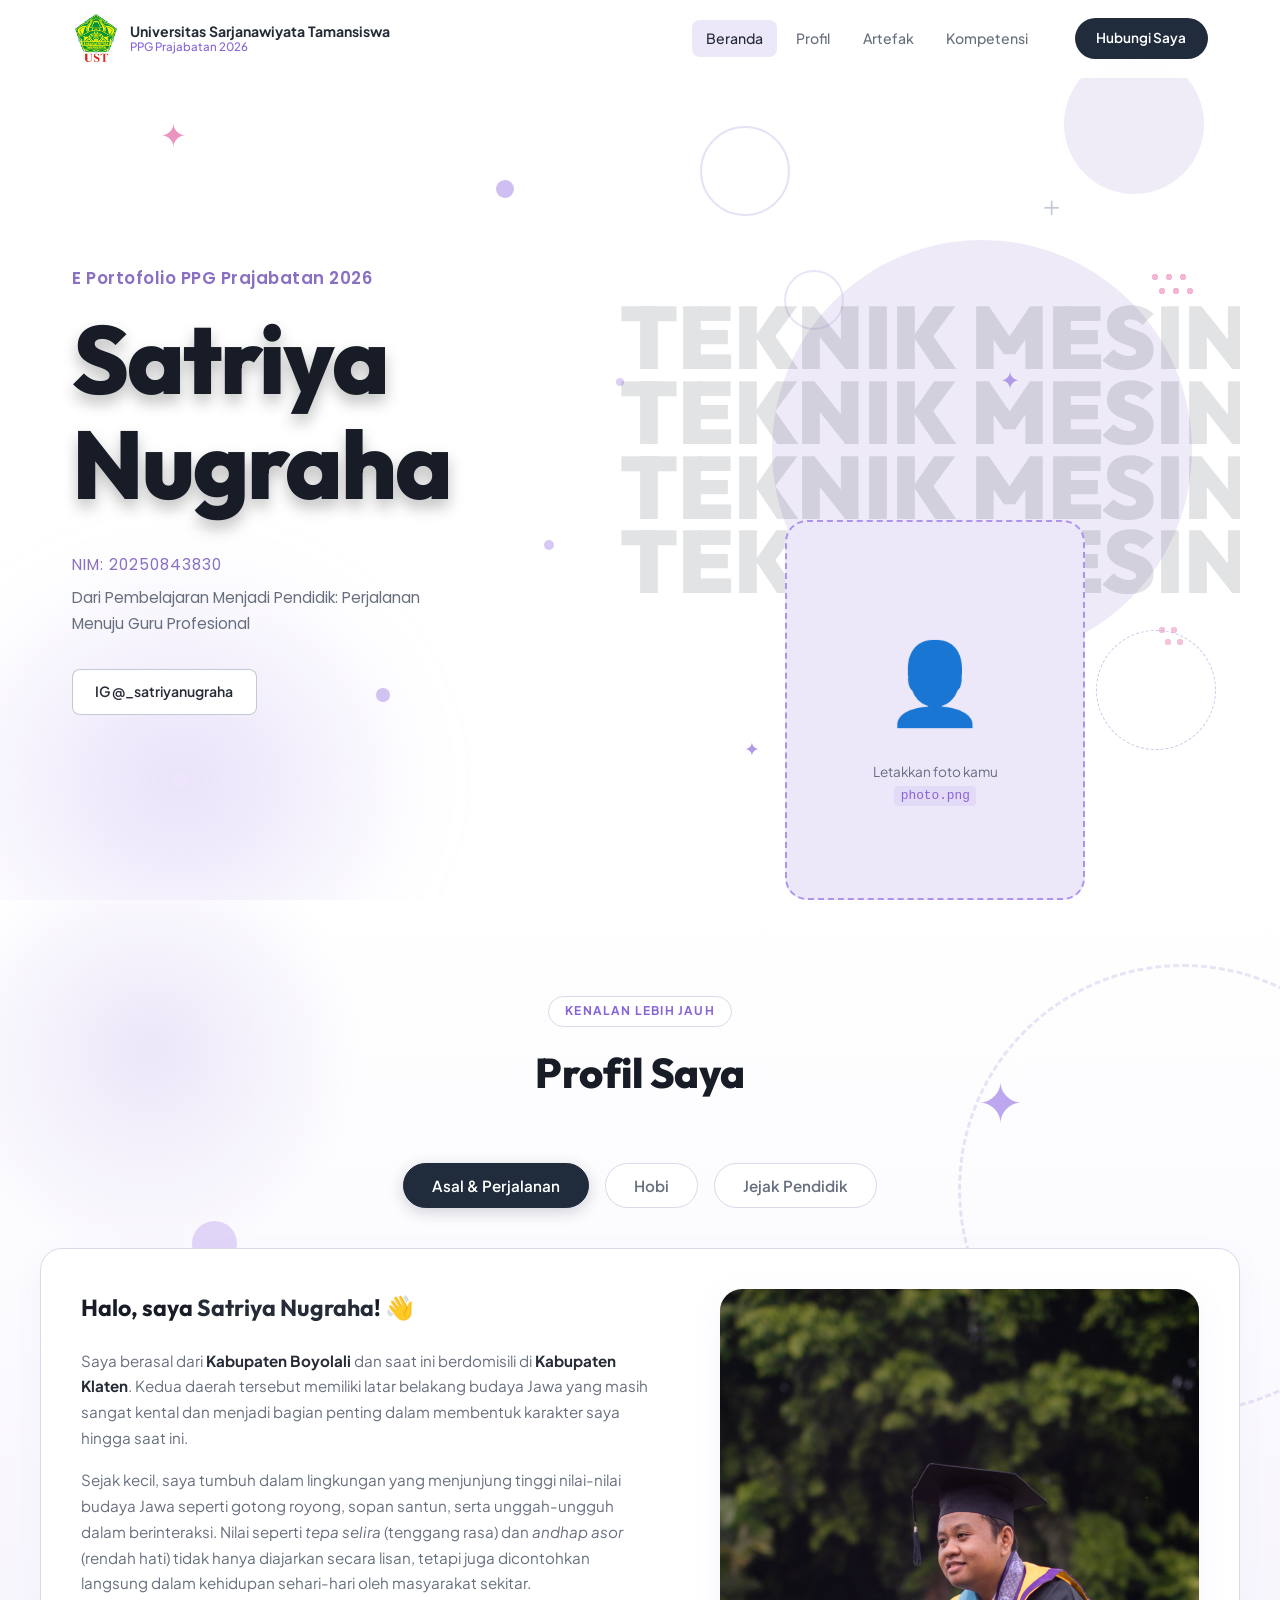
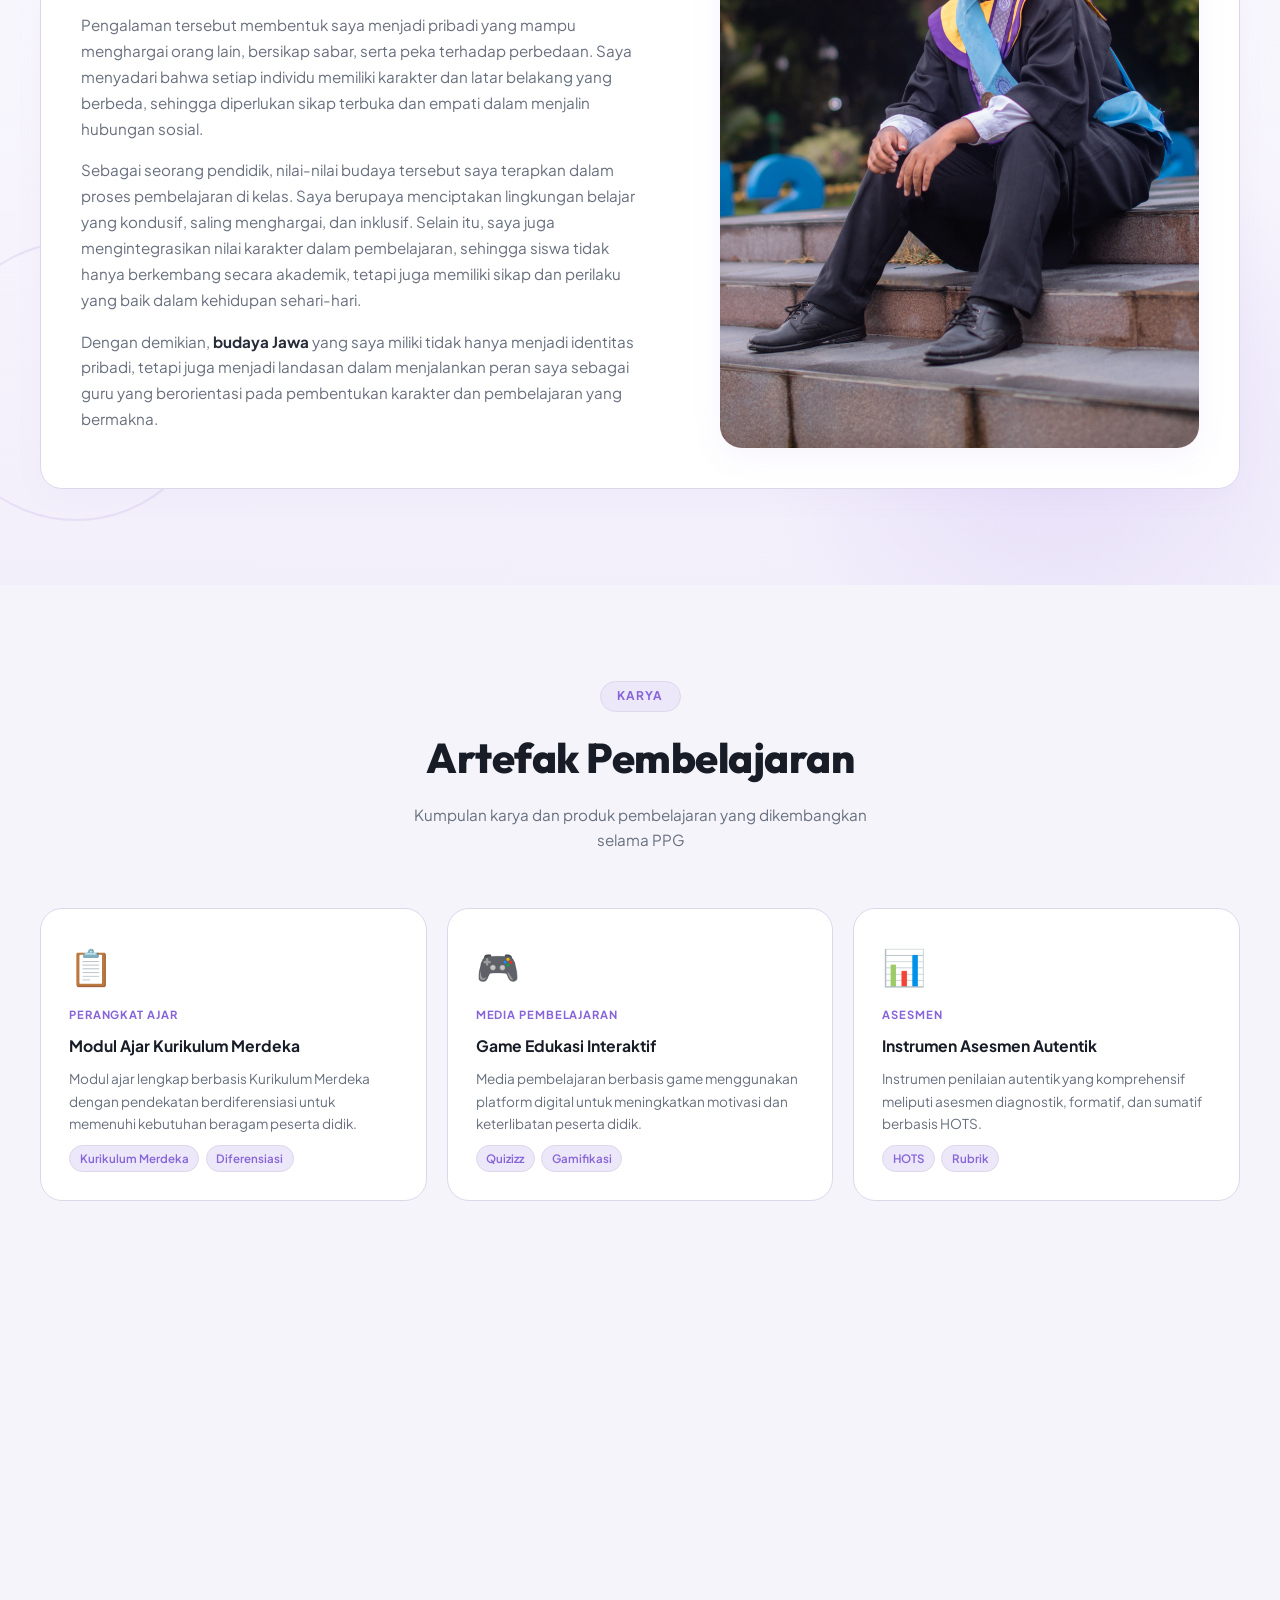
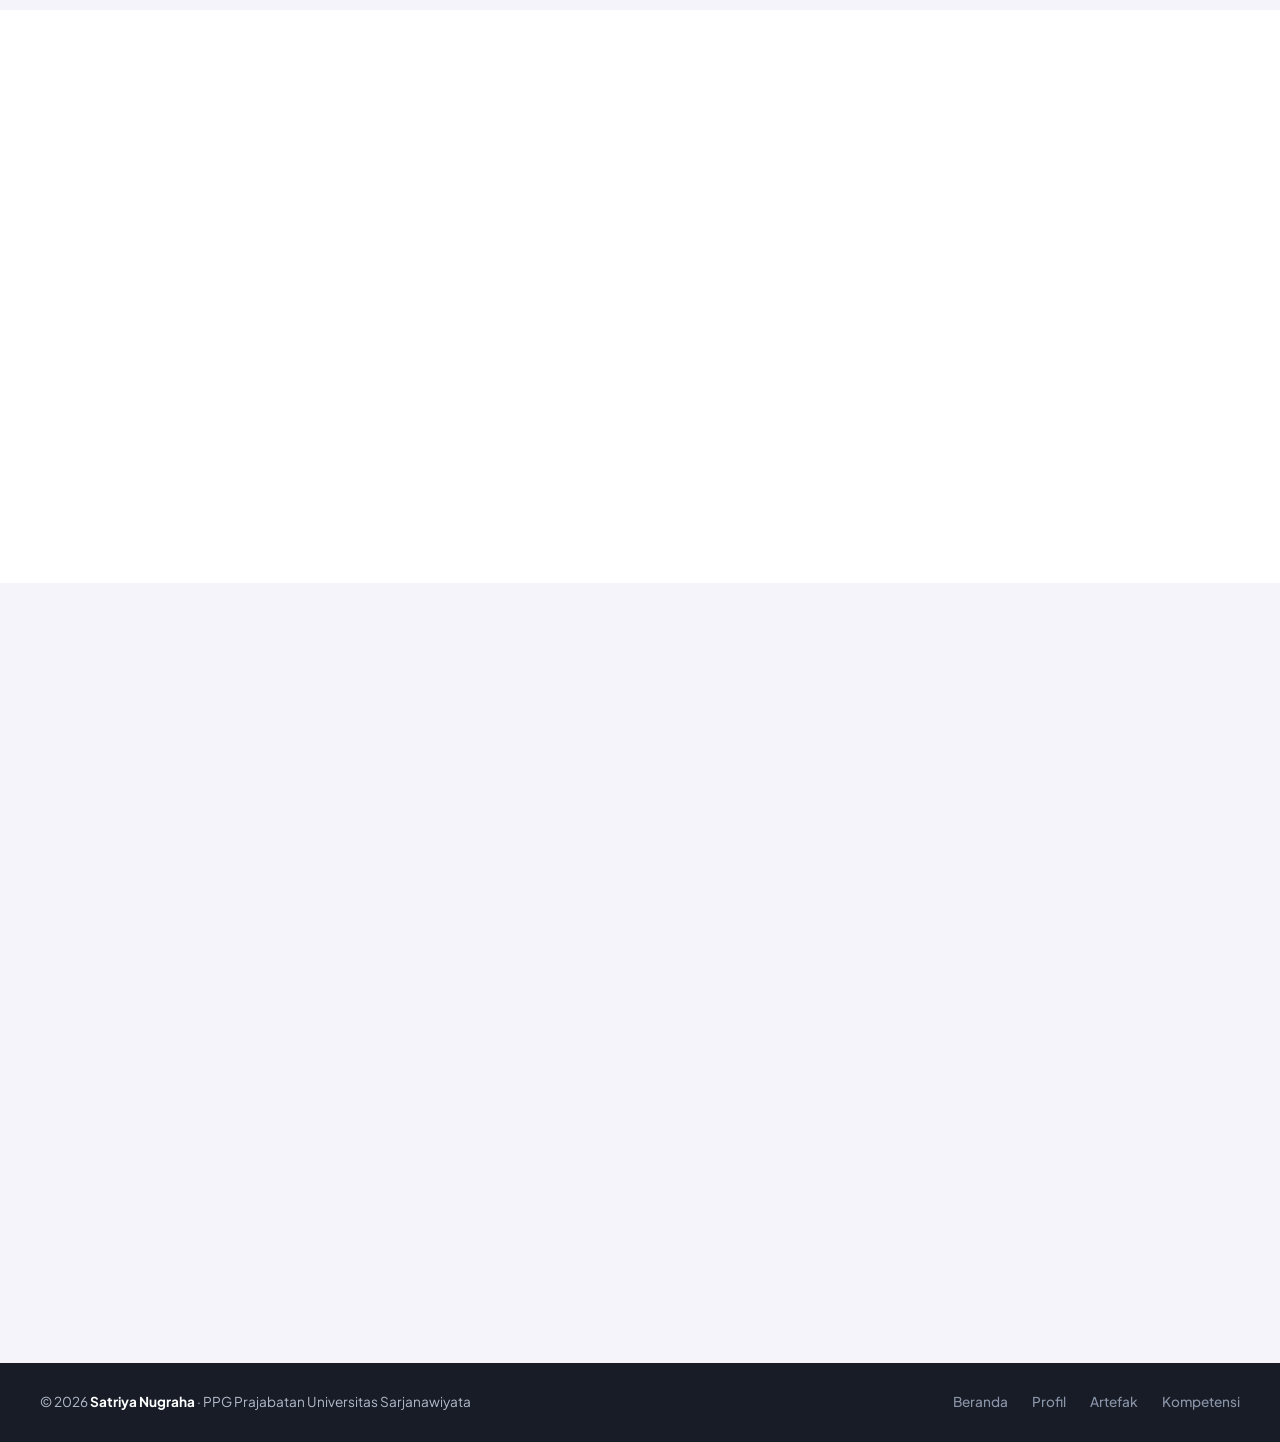
==== commit dda867e1: "Add files via upload" ====
--- a/index.html
+++ b/index.html
@@ -2,7 +2,7 @@
 <html lang="id">
 <head>
   <meta charset="UTF-8" />
-  <meta name="viewport" content="width=device-width, initial-scale=1.0" />
+  <meta name="viewport" content="width=1200" />
   <title>Portofolio – PPG Prajabatan 2026</title>
   <meta name="description" content="Portofolio profesional mahasiswa PPG Prajabatan 2026 – Pendidik yang Tumbuh Bersama Peserta Didik." />
   <link rel="preconnect" href="https://fonts.googleapis.com" />
--- a/style.css
+++ b/style.css
@@ -1006,11 +1006,35 @@
 
 /* ── RESPONSIVE ───────────────────────────────── */
 @media (max-width: 1024px) {
-  .hero { flex-direction: column; padding-top: 7rem; min-height: auto; text-align: center; }
-  .hero-left, .hero-right { flex: none; max-width: 100%; }
-  .hero-right { height: 50vh; }
+  .hero {
+    flex-direction: column;
+    padding-top: 6rem;
+    padding-bottom: 0;
+    min-height: auto;
+    text-align: center;
+    gap: 0;
+  }
+  .hero-left {
+    flex: none;
+    max-width: 100%;
+    padding-top: 3rem;
+    display: flex;
+    flex-direction: column;
+    align-items: center;
+  }
+  .hero-right {
+    flex: none;
+    max-width: 100%;
+    height: 55vw;
+    min-height: 280px;
+    max-height: 420px;
+    width: 100%;
+  }
   .hero-eyebrow { text-align: center; }
+  .hero-name { text-align: center; }
+  .hero-tagline { text-align: center; }
   .btn-ig { margin: 0 auto; }
+  .hero-bg-text { font-size: clamp(2rem, 8vw, 4rem); }
   .profil-grid { grid-template-columns: 1fr; }
   .artefak-grid { grid-template-columns: 1fr 1fr; }
   .komp-grid { grid-template-columns: 1fr; gap: 2rem; }
@@ -1018,6 +1042,36 @@
 }
 
 @media (max-width: 640px) {
+  .hero {
+    padding-top: 5rem;
+  }
+  .hero-left {
+    padding-top: 2rem;
+    padding-left: 1rem;
+    padding-right: 1rem;
+  }
+  .hero-name {
+    font-size: clamp(2.8rem, 14vw, 4.5rem);
+    letter-spacing: -1px;
+  }
+  .hero-eyebrow {
+    font-size: 0.9rem;
+  }
+  .hero-right {
+    height: 60vw;
+    min-height: 240px;
+  }
+  .hero-bg-text {
+    font-size: clamp(1.8rem, 7vw, 3rem);
+    line-height: 1;
+  }
+  .photo-wrap {
+    max-width: 100%;
+  }
+  .hero-photo {
+    max-width: 100%;
+    max-height: 55vw;
+  }
   .nav-links { display: none; flex-direction: column; position: fixed; inset: 0; background: var(--white); padding: 6rem 2rem 2rem; gap: 0.5rem; z-index: 999; }
   .nav-links.open { display: flex; }
   .nav-links .nav-link { font-size: 1.15rem; padding: 0.75rem 1rem; }
@@ -1027,4 +1081,6 @@
   .form-row { grid-template-columns: 1fr; }
   .footer-inner { flex-direction: column; text-align: center; }
   .btn-submit { width: 100%; }
-}
+  .deco-circle-lg { width: 250px; height: 250px; }
+  .deco-circle-md { display: none; }
+}
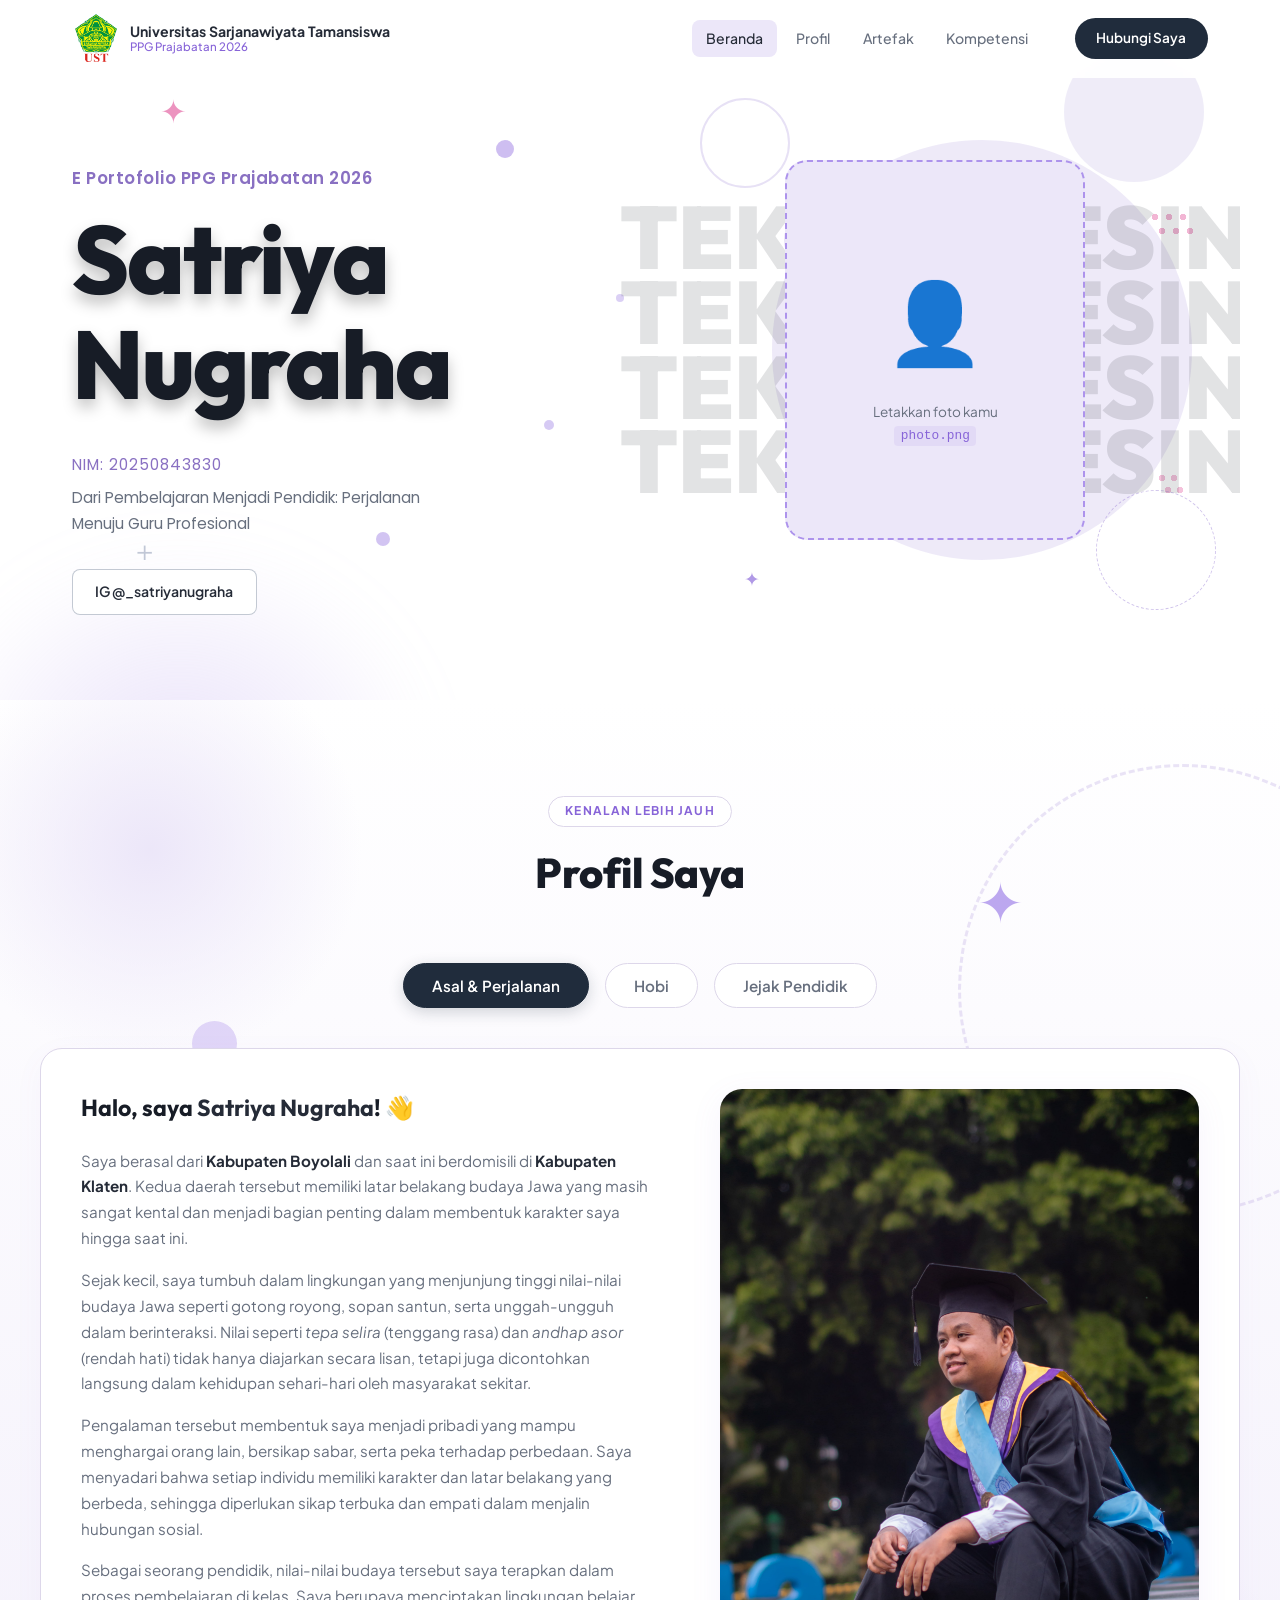
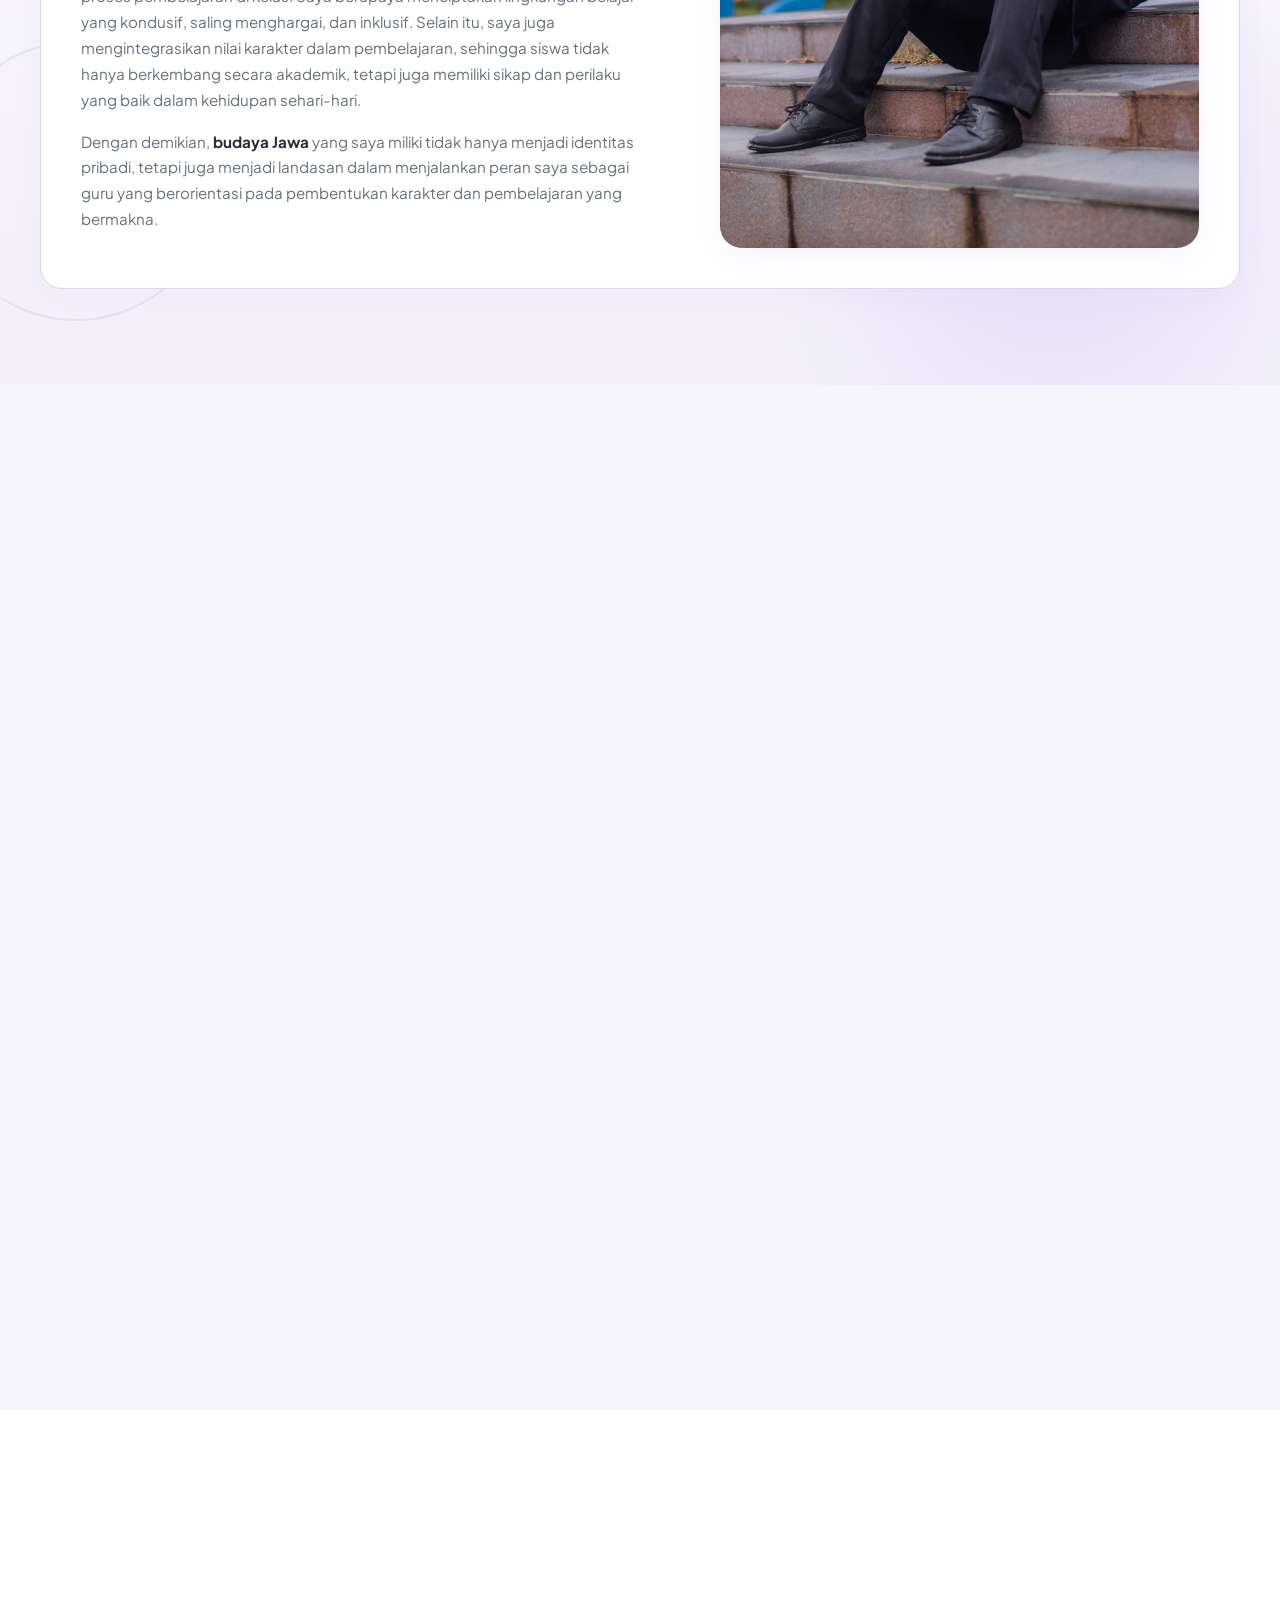
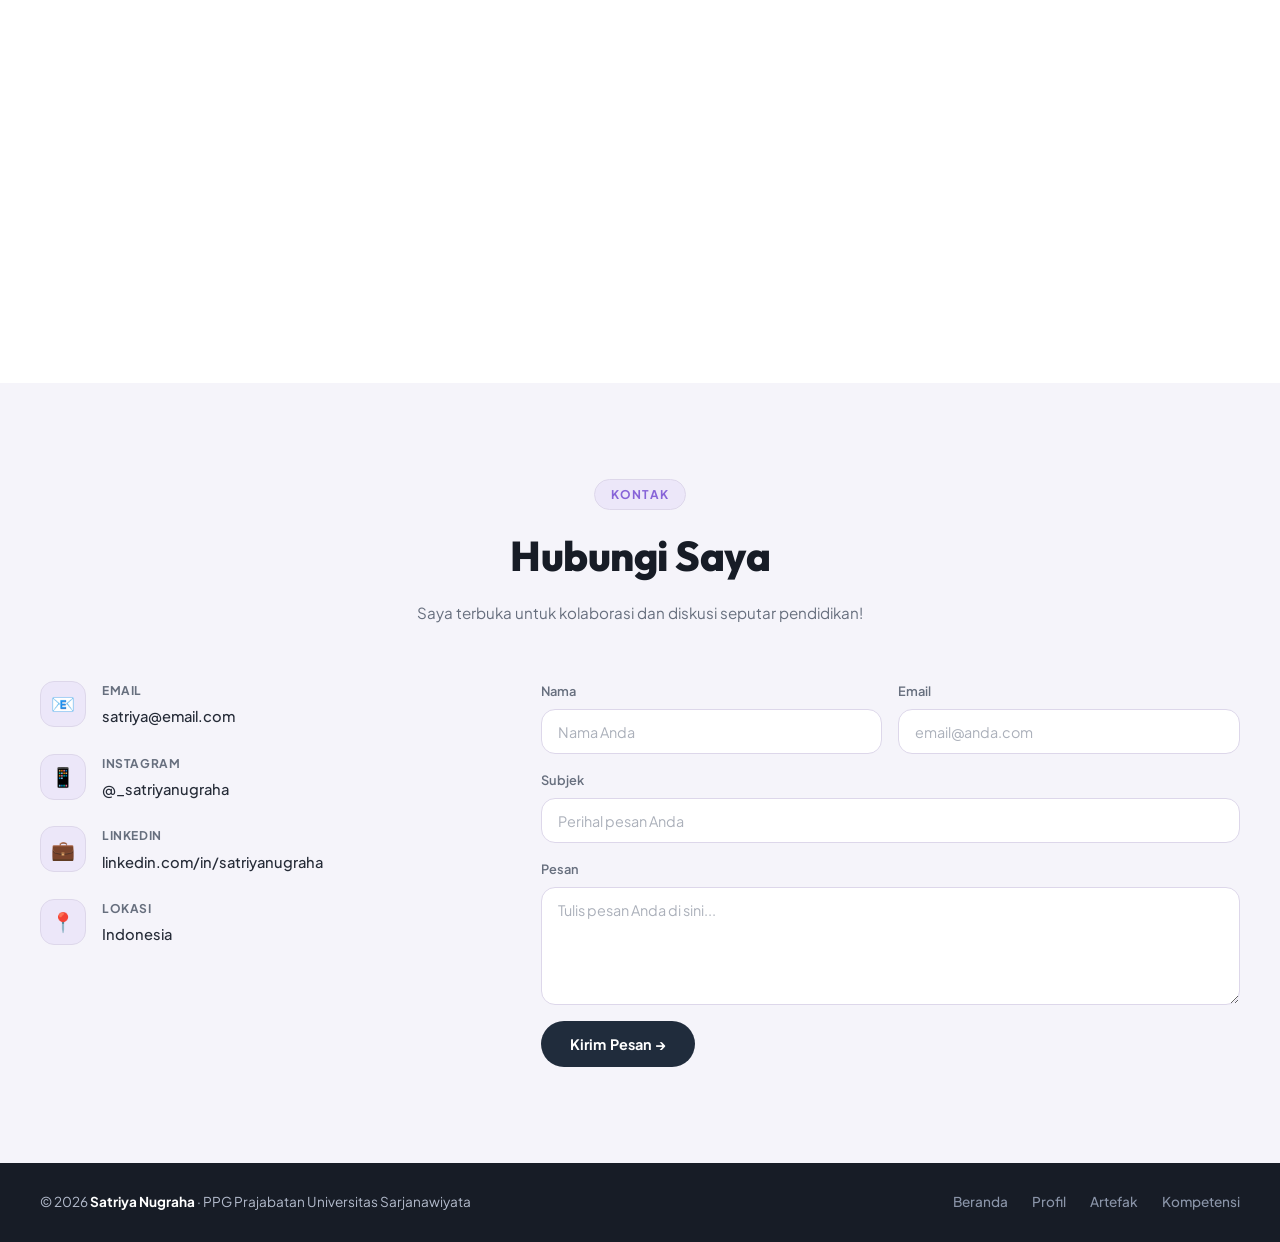
==== commit f67c63ad: "Add files via upload" ====
--- a/index.html
+++ b/index.html
@@ -2,7 +2,7 @@
 <html lang="id">
 <head>
   <meta charset="UTF-8" />
-  <meta name="viewport" content="width=1200" />
+  <meta name="viewport" content="width=device-width, initial-scale=1.0, shrink-to-fit=no" />
   <title>Portofolio – PPG Prajabatan 2026</title>
   <meta name="description" content="Portofolio profesional mahasiswa PPG Prajabatan 2026 – Pendidik yang Tumbuh Bersama Peserta Didik." />
   <link rel="preconnect" href="https://fonts.googleapis.com" />
--- a/style.css
+++ b/style.css
@@ -26,14 +26,18 @@
   --transition:    0.3s cubic-bezier(0.4, 0, 0.2, 1);
 }
 
-html { scroll-behavior: smooth; }
+html {
+  scroll-behavior: smooth;
+  overflow-x: auto;
+}
 
 body {
   font-family: 'Plus Jakarta Sans', sans-serif;
   background: var(--white);
   color: var(--text);
   line-height: 1.65;
-  overflow-x: hidden;
+  min-width: 1200px;
+  overflow-x: auto;
 }
 
 ::-webkit-scrollbar { width: 5px; }
@@ -156,7 +160,7 @@
 
 /* ── HERO ─────────────────────────────────────── */
 .hero {
-  min-height: 100vh;
+  min-height: 700px;
   position: relative;
   overflow: hidden;
   display: flex;
@@ -407,9 +411,9 @@
   flex: 0 0 48%;
   max-width: 48%;
   display: flex;
-  align-items: flex-end;
+  align-items: center;
   justify-content: center;
-  height: 100vh;
+  min-height: 500px;
   position: relative;
   z-index: 1;
 }
@@ -435,10 +439,9 @@
 .photo-wrap {
   width: 100%;
   max-width: 500px;
-  height: 90%;
   position: relative;
   display: flex;
-  align-items: flex-end;
+  align-items: center;
   justify-content: center;
   animation: fadeIn 0.8s 0.2s ease both;
 }
@@ -447,7 +450,7 @@
   width: 100%;
   max-width: 480px;
   height: auto;
-  max-height: 95vh;
+  max-height: 650px;
   object-fit: contain;
   object-position: bottom center;
   display: block;
@@ -742,13 +745,7 @@
 .alasan-wrap p:last-child { margin-bottom: 0; }
 .alasan-wrap strong { color: var(--purple); font-weight: 700; }
 
-@media (max-width: 768px) {
-  .profil-grid { grid-template-columns: 1fr; gap: 2rem; }
-  .hobi-grid { grid-template-columns: 1fr; }
-  .alasan-wrap { padding: 3rem 1.5rem; }
-  .tabs-nav { gap: 0.5rem; }
-  .tab-btn { padding: 0.5rem 1rem; font-size: 0.85rem; }
-}
+/* Media queries disabled - force desktop layout */
 
 /* ── ARTEFAK ─────────────────────────────────── */
 .artefak-grid {
@@ -1004,83 +1001,4 @@
 }
 .reveal.visible { opacity: 1; transform: translateY(0); }
 
-/* ── RESPONSIVE ───────────────────────────────── */
-@media (max-width: 1024px) {
-  .hero {
-    flex-direction: column;
-    padding-top: 6rem;
-    padding-bottom: 0;
-    min-height: auto;
-    text-align: center;
-    gap: 0;
-  }
-  .hero-left {
-    flex: none;
-    max-width: 100%;
-    padding-top: 3rem;
-    display: flex;
-    flex-direction: column;
-    align-items: center;
-  }
-  .hero-right {
-    flex: none;
-    max-width: 100%;
-    height: 55vw;
-    min-height: 280px;
-    max-height: 420px;
-    width: 100%;
-  }
-  .hero-eyebrow { text-align: center; }
-  .hero-name { text-align: center; }
-  .hero-tagline { text-align: center; }
-  .btn-ig { margin: 0 auto; }
-  .hero-bg-text { font-size: clamp(2rem, 8vw, 4rem); }
-  .profil-grid { grid-template-columns: 1fr; }
-  .artefak-grid { grid-template-columns: 1fr 1fr; }
-  .komp-grid { grid-template-columns: 1fr; gap: 2rem; }
-  .kontak-wrap { grid-template-columns: 1fr; gap: 2rem; }
-}
-
-@media (max-width: 640px) {
-  .hero {
-    padding-top: 5rem;
-  }
-  .hero-left {
-    padding-top: 2rem;
-    padding-left: 1rem;
-    padding-right: 1rem;
-  }
-  .hero-name {
-    font-size: clamp(2.8rem, 14vw, 4.5rem);
-    letter-spacing: -1px;
-  }
-  .hero-eyebrow {
-    font-size: 0.9rem;
-  }
-  .hero-right {
-    height: 60vw;
-    min-height: 240px;
-  }
-  .hero-bg-text {
-    font-size: clamp(1.8rem, 7vw, 3rem);
-    line-height: 1;
-  }
-  .photo-wrap {
-    max-width: 100%;
-  }
-  .hero-photo {
-    max-width: 100%;
-    max-height: 55vw;
-  }
-  .nav-links { display: none; flex-direction: column; position: fixed; inset: 0; background: var(--white); padding: 6rem 2rem 2rem; gap: 0.5rem; z-index: 999; }
-  .nav-links.open { display: flex; }
-  .nav-links .nav-link { font-size: 1.15rem; padding: 0.75rem 1rem; }
-  .btn-hubungi { display: none; }
-  .hamburger { display: flex; margin-left: auto; }
-  .artefak-grid { grid-template-columns: 1fr; }
-  .form-row { grid-template-columns: 1fr; }
-  .footer-inner { flex-direction: column; text-align: center; }
-  .btn-submit { width: 100%; }
-  .deco-circle-lg { width: 250px; height: 250px; }
-  .deco-circle-md { display: none; }
-}
+/* ── RESPONSIVE (disabled - force desktop layout on all devices) ── */
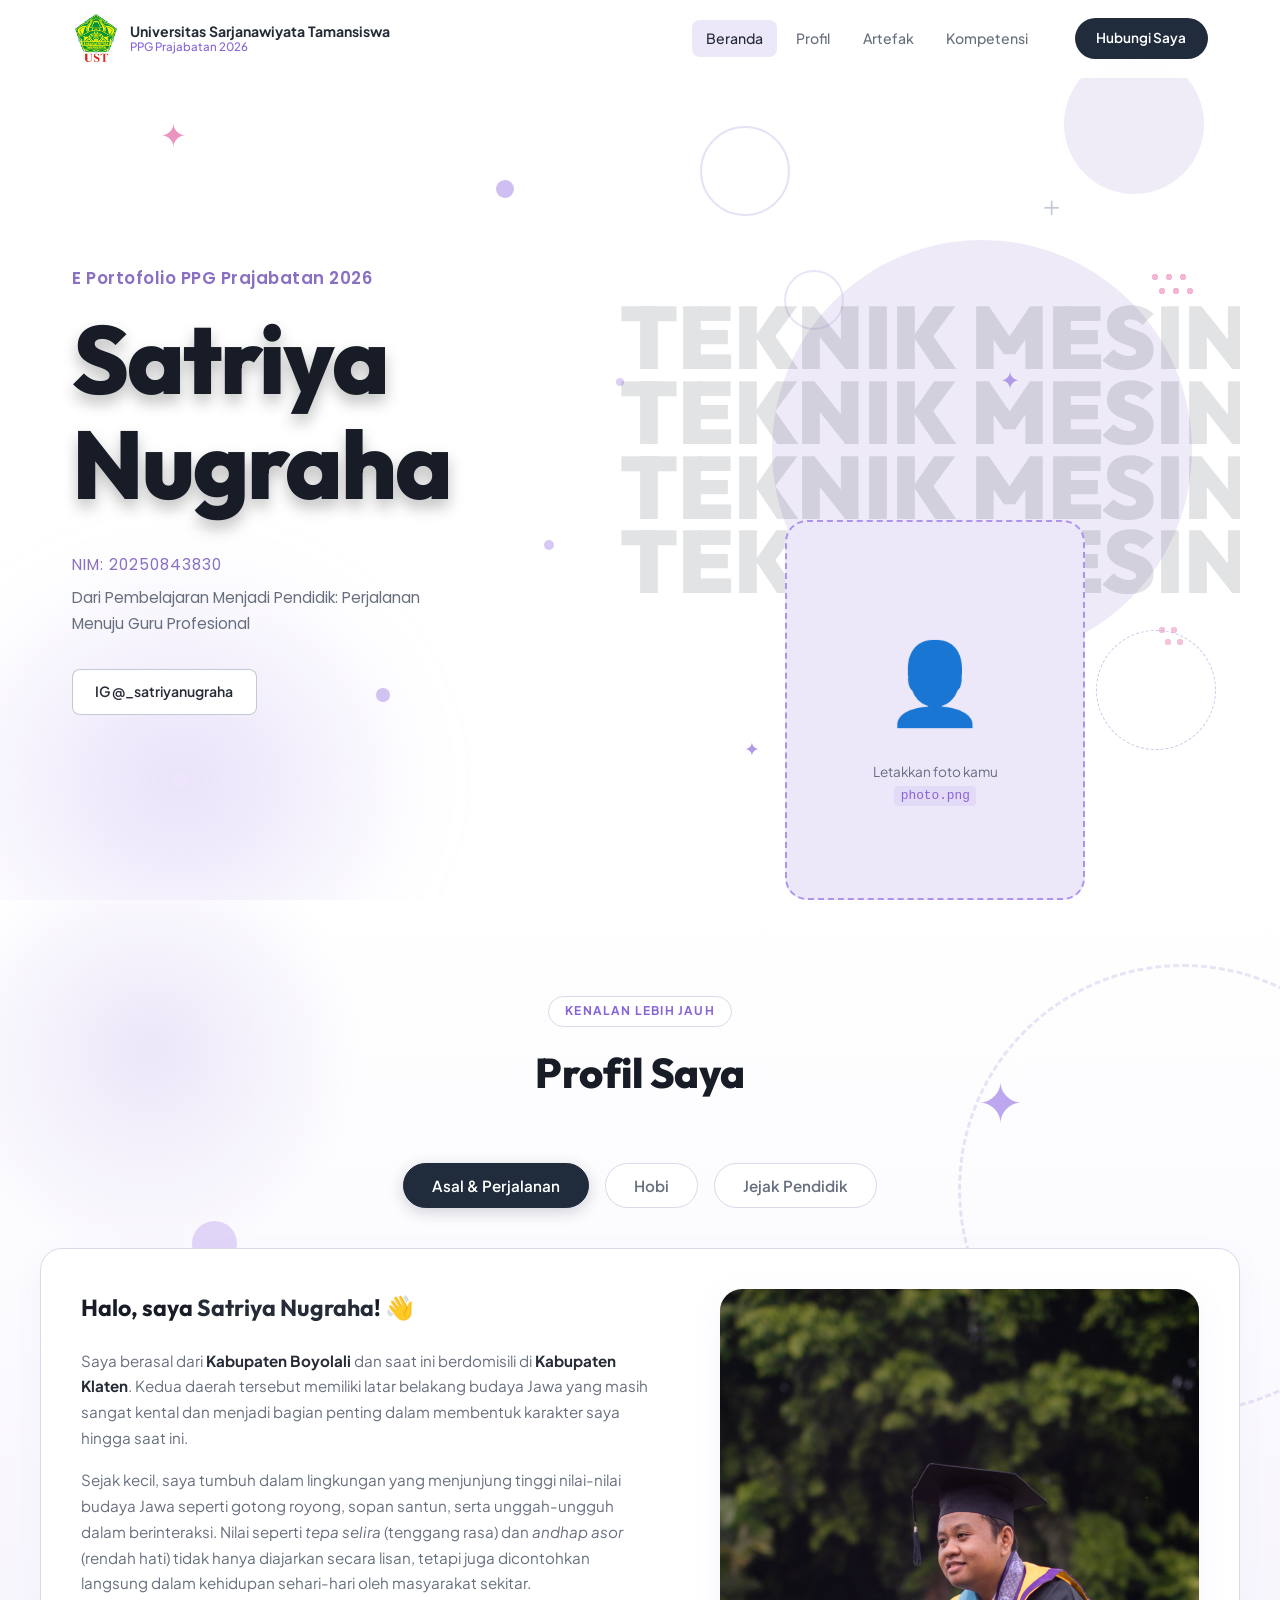
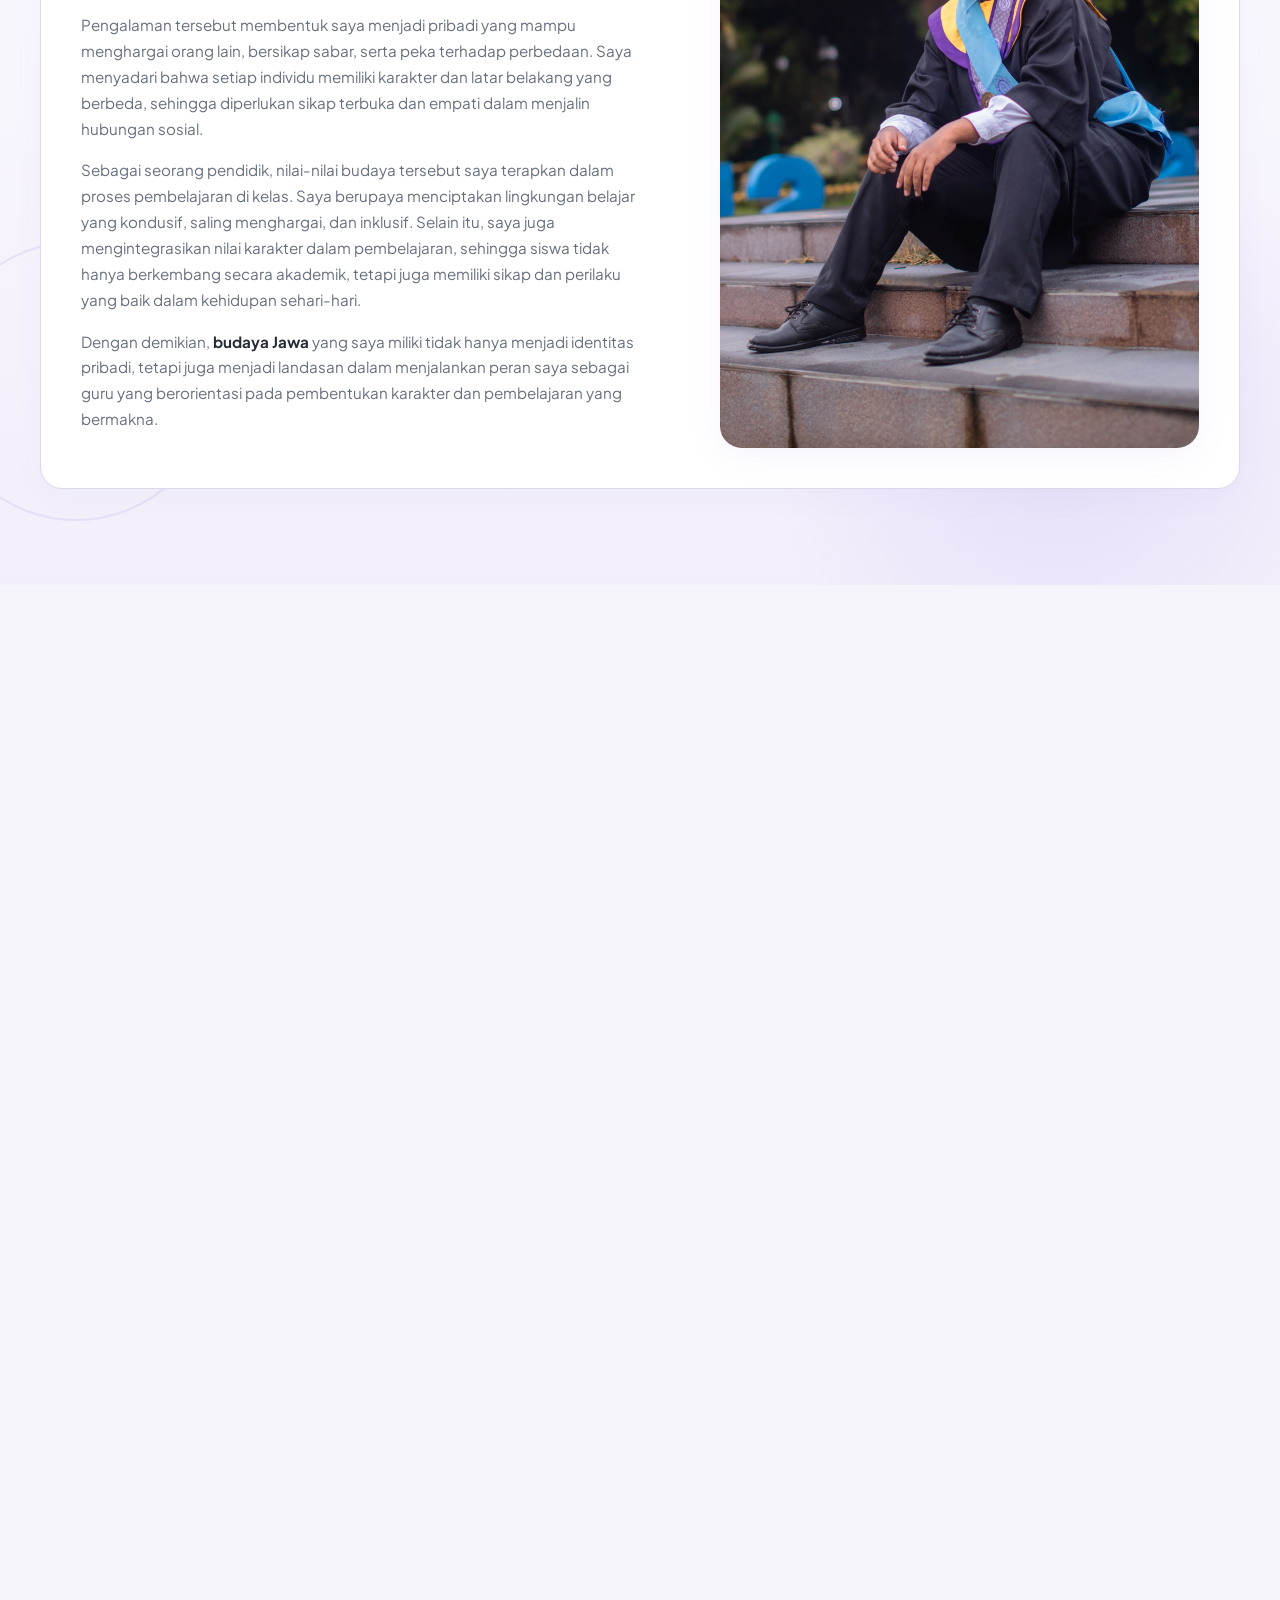
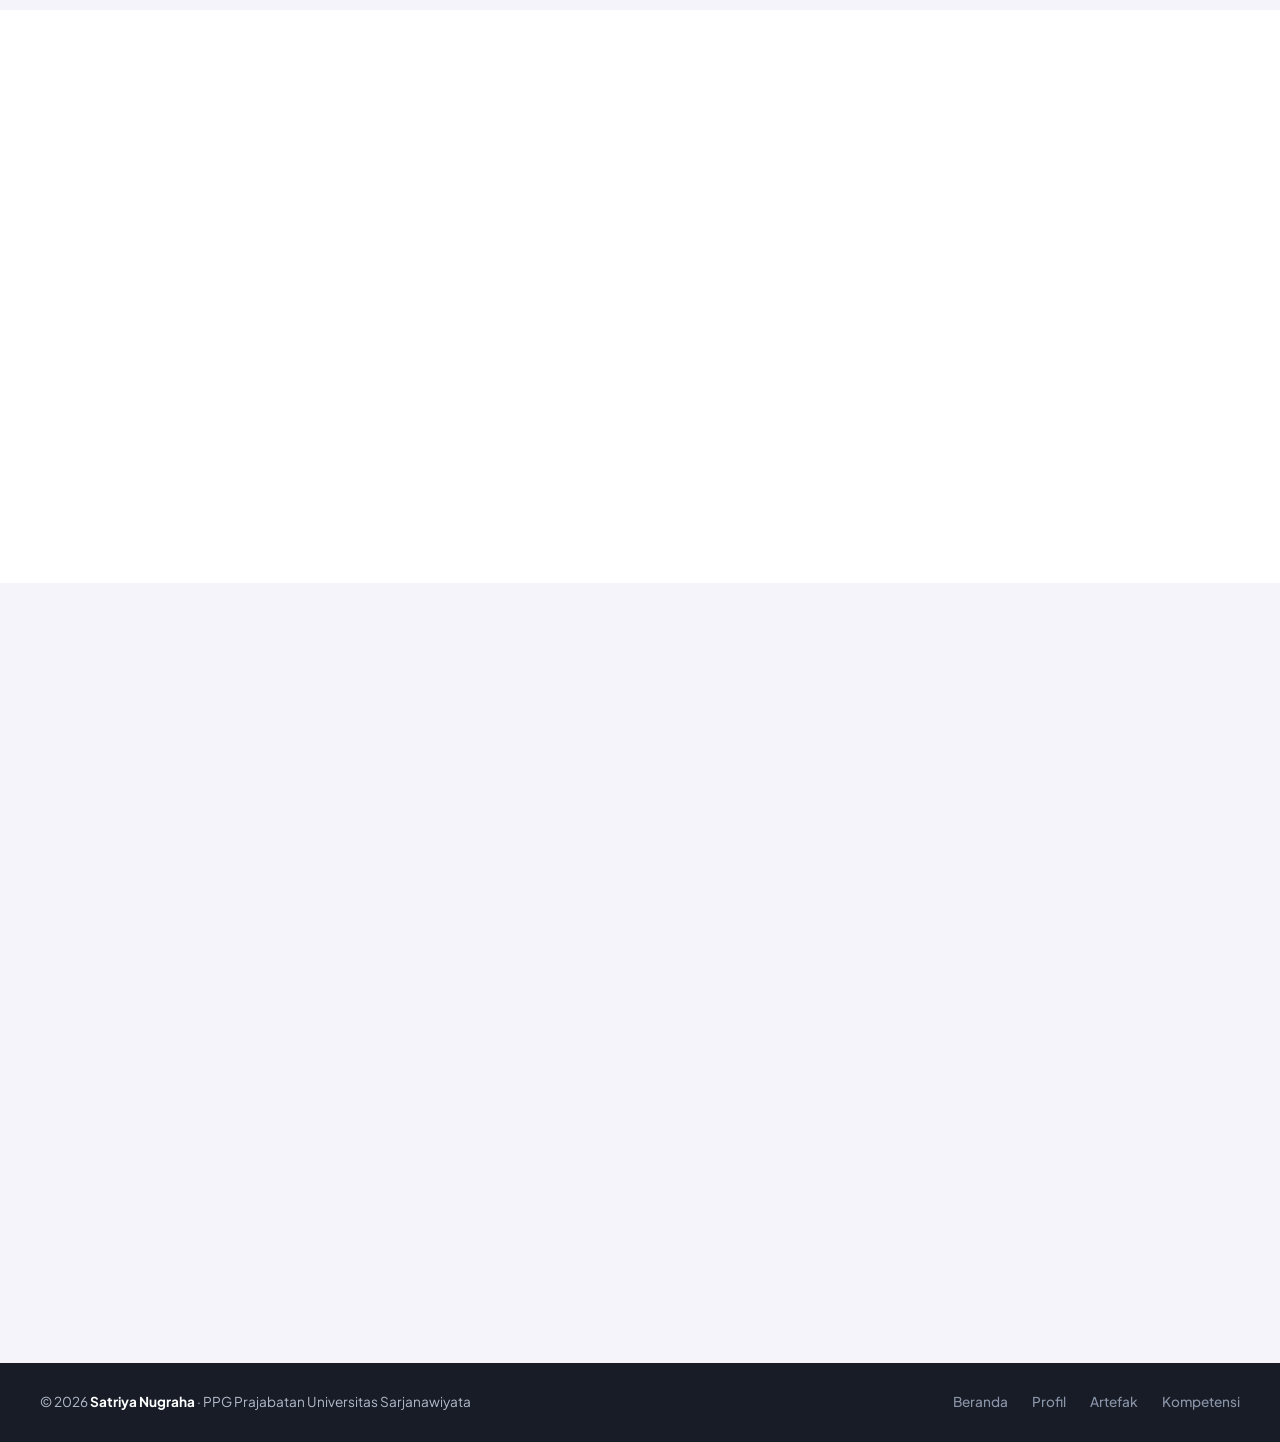
==== commit ae994ad2: "Add files via upload" ====
--- a/index.html
+++ b/index.html
@@ -2,7 +2,7 @@
 <html lang="id">
 <head>
   <meta charset="UTF-8" />
-  <meta name="viewport" content="width=device-width, initial-scale=1.0, shrink-to-fit=no" />
+  <meta name="viewport" content="width=device-width, initial-scale=1.0" />
   <title>Portofolio – PPG Prajabatan 2026</title>
   <meta name="description" content="Portofolio profesional mahasiswa PPG Prajabatan 2026 – Pendidik yang Tumbuh Bersama Peserta Didik." />
   <link rel="preconnect" href="https://fonts.googleapis.com" />
--- a/style.css
+++ b/style.css
@@ -26,18 +26,15 @@
   --transition:    0.3s cubic-bezier(0.4, 0, 0.2, 1);
 }
 
-html {
-  scroll-behavior: smooth;
-  overflow-x: auto;
-}
+html { scroll-behavior: smooth; }
 
 body {
   font-family: 'Plus Jakarta Sans', sans-serif;
   background: var(--white);
   color: var(--text);
   line-height: 1.65;
+  overflow-x: hidden;
   min-width: 1200px;
-  overflow-x: auto;
 }
 
 ::-webkit-scrollbar { width: 5px; }
@@ -160,7 +157,7 @@
 
 /* ── HERO ─────────────────────────────────────── */
 .hero {
-  min-height: 700px;
+  min-height: 100vh;
   position: relative;
   overflow: hidden;
   display: flex;
@@ -411,9 +408,9 @@
   flex: 0 0 48%;
   max-width: 48%;
   display: flex;
-  align-items: center;
+  align-items: flex-end;
   justify-content: center;
-  min-height: 500px;
+  height: 100vh;
   position: relative;
   z-index: 1;
 }
@@ -439,9 +436,10 @@
 .photo-wrap {
   width: 100%;
   max-width: 500px;
+  height: 90%;
   position: relative;
   display: flex;
-  align-items: center;
+  align-items: flex-end;
   justify-content: center;
   animation: fadeIn 0.8s 0.2s ease both;
 }
@@ -450,7 +448,7 @@
   width: 100%;
   max-width: 480px;
   height: auto;
-  max-height: 650px;
+  max-height: 95vh;
   object-fit: contain;
   object-position: bottom center;
   display: block;
@@ -745,7 +743,13 @@
 .alasan-wrap p:last-child { margin-bottom: 0; }
 .alasan-wrap strong { color: var(--purple); font-weight: 700; }
 
-/* Media queries disabled - force desktop layout */
+@media (max-width: 768px) {
+  .profil-grid { grid-template-columns: 1fr; gap: 2rem; }
+  .hobi-grid { grid-template-columns: 1fr; }
+  .alasan-wrap { padding: 3rem 1.5rem; }
+  .tabs-nav { gap: 0.5rem; }
+  .tab-btn { padding: 0.5rem 1rem; font-size: 0.85rem; }
+}
 
 /* ── ARTEFAK ─────────────────────────────────── */
 .artefak-grid {
@@ -1001,4 +1005,83 @@
 }
 .reveal.visible { opacity: 1; transform: translateY(0); }
 
-/* ── RESPONSIVE (disabled - force desktop layout on all devices) ── */
+/* ── RESPONSIVE ───────────────────────────────── */
+@media (max-width: 1024px) {
+  .hero {
+    flex-direction: column;
+    padding-top: 6rem;
+    padding-bottom: 0;
+    min-height: auto;
+    text-align: center;
+    gap: 0;
+  }
+  .hero-left {
+    flex: none;
+    max-width: 100%;
+    padding-top: 3rem;
+    display: flex;
+    flex-direction: column;
+    align-items: center;
+  }
+  .hero-right {
+    flex: none;
+    max-width: 100%;
+    height: 55vw;
+    min-height: 280px;
+    max-height: 420px;
+    width: 100%;
+  }
+  .hero-eyebrow { text-align: center; }
+  .hero-name { text-align: center; }
+  .hero-tagline { text-align: center; }
+  .btn-ig { margin: 0 auto; }
+  .hero-bg-text { font-size: clamp(2rem, 8vw, 4rem); }
+  .profil-grid { grid-template-columns: 1fr; }
+  .artefak-grid { grid-template-columns: 1fr 1fr; }
+  .komp-grid { grid-template-columns: 1fr; gap: 2rem; }
+  .kontak-wrap { grid-template-columns: 1fr; gap: 2rem; }
+}
+
+@media (max-width: 640px) {
+  .hero {
+    padding-top: 5rem;
+  }
+  .hero-left {
+    padding-top: 2rem;
+    padding-left: 1rem;
+    padding-right: 1rem;
+  }
+  .hero-name {
+    font-size: clamp(2.8rem, 14vw, 4.5rem);
+    letter-spacing: -1px;
+  }
+  .hero-eyebrow {
+    font-size: 0.9rem;
+  }
+  .hero-right {
+    height: 60vw;
+    min-height: 240px;
+  }
+  .hero-bg-text {
+    font-size: clamp(1.8rem, 7vw, 3rem);
+    line-height: 1;
+  }
+  .photo-wrap {
+    max-width: 100%;
+  }
+  .hero-photo {
+    max-width: 100%;
+    max-height: 55vw;
+  }
+  .nav-links { display: none; flex-direction: column; position: fixed; inset: 0; background: var(--white); padding: 6rem 2rem 2rem; gap: 0.5rem; z-index: 999; }
+  .nav-links.open { display: flex; }
+  .nav-links .nav-link { font-size: 1.15rem; padding: 0.75rem 1rem; }
+  .btn-hubungi { display: none; }
+  .hamburger { display: flex; margin-left: auto; }
+  .artefak-grid { grid-template-columns: 1fr; }
+  .form-row { grid-template-columns: 1fr; }
+  .footer-inner { flex-direction: column; text-align: center; }
+  .btn-submit { width: 100%; }
+  .deco-circle-lg { width: 250px; height: 250px; }
+  .deco-circle-md { display: none; }
+}
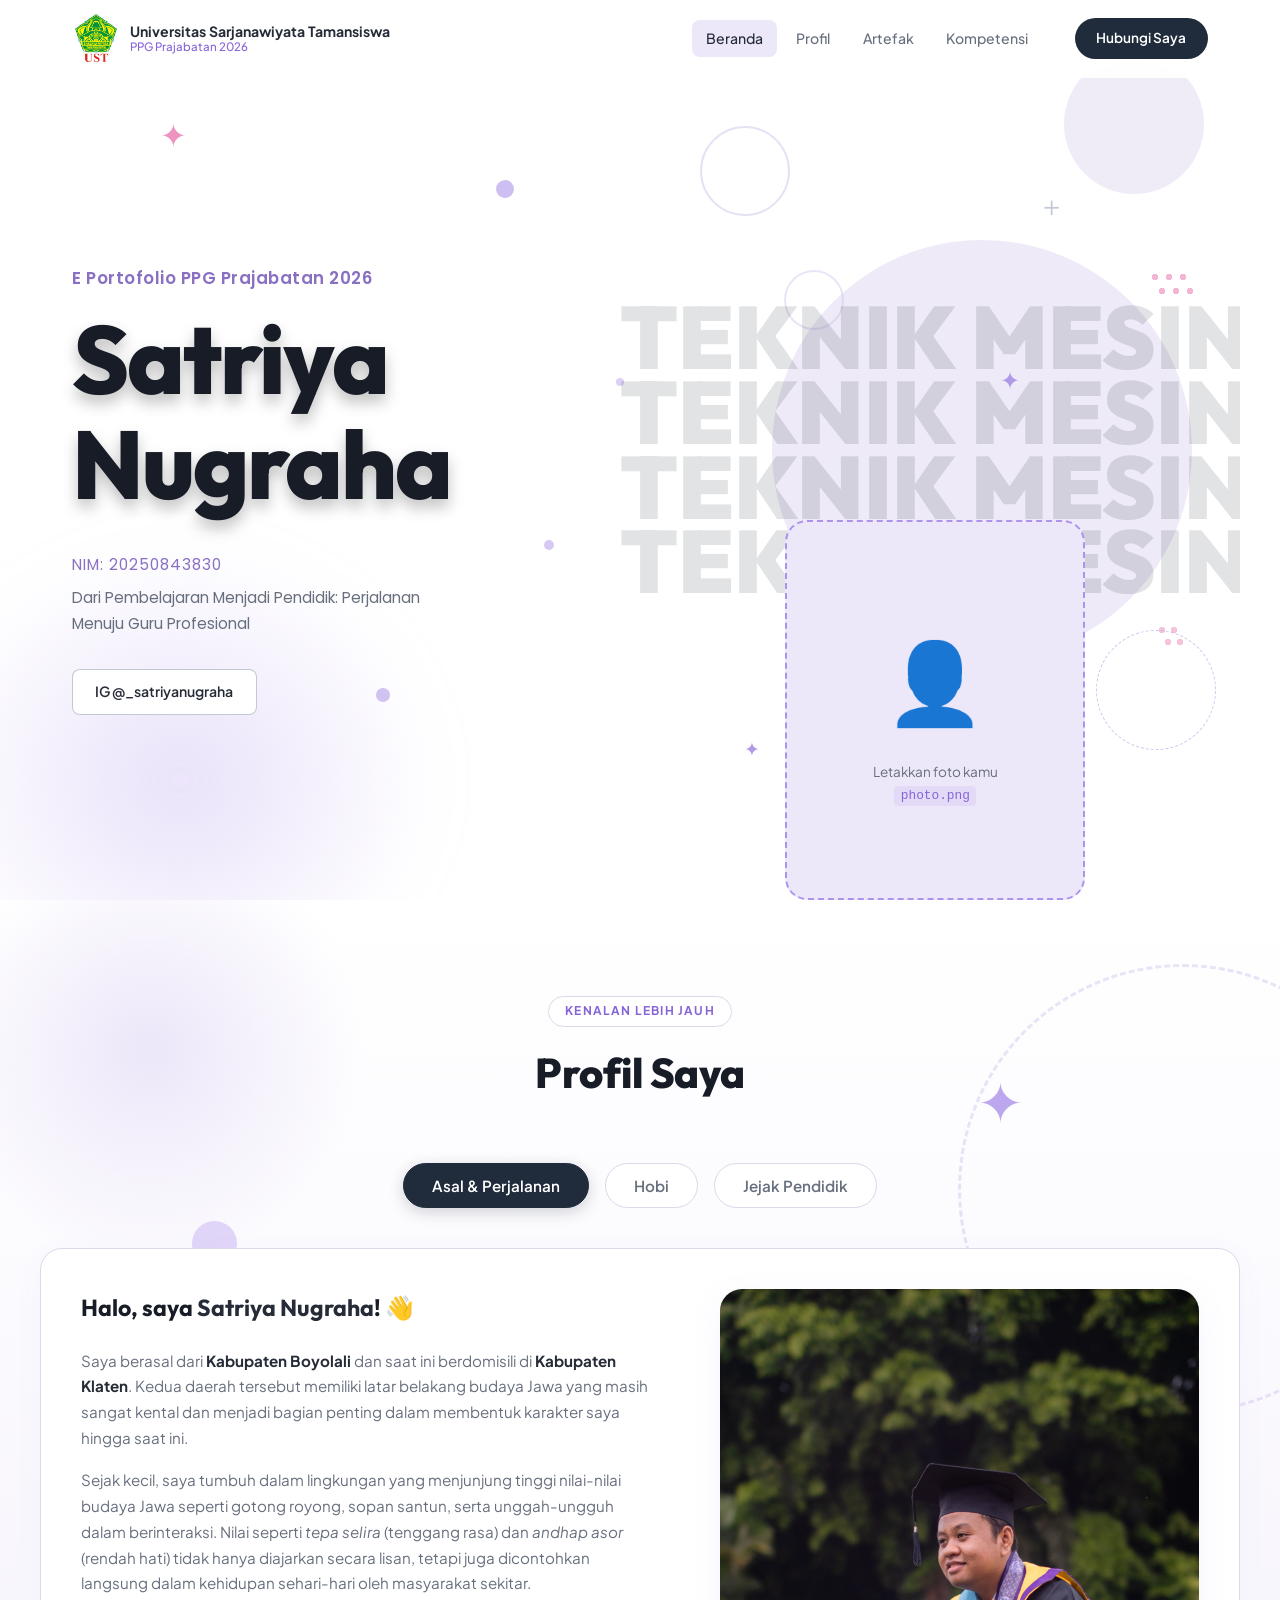
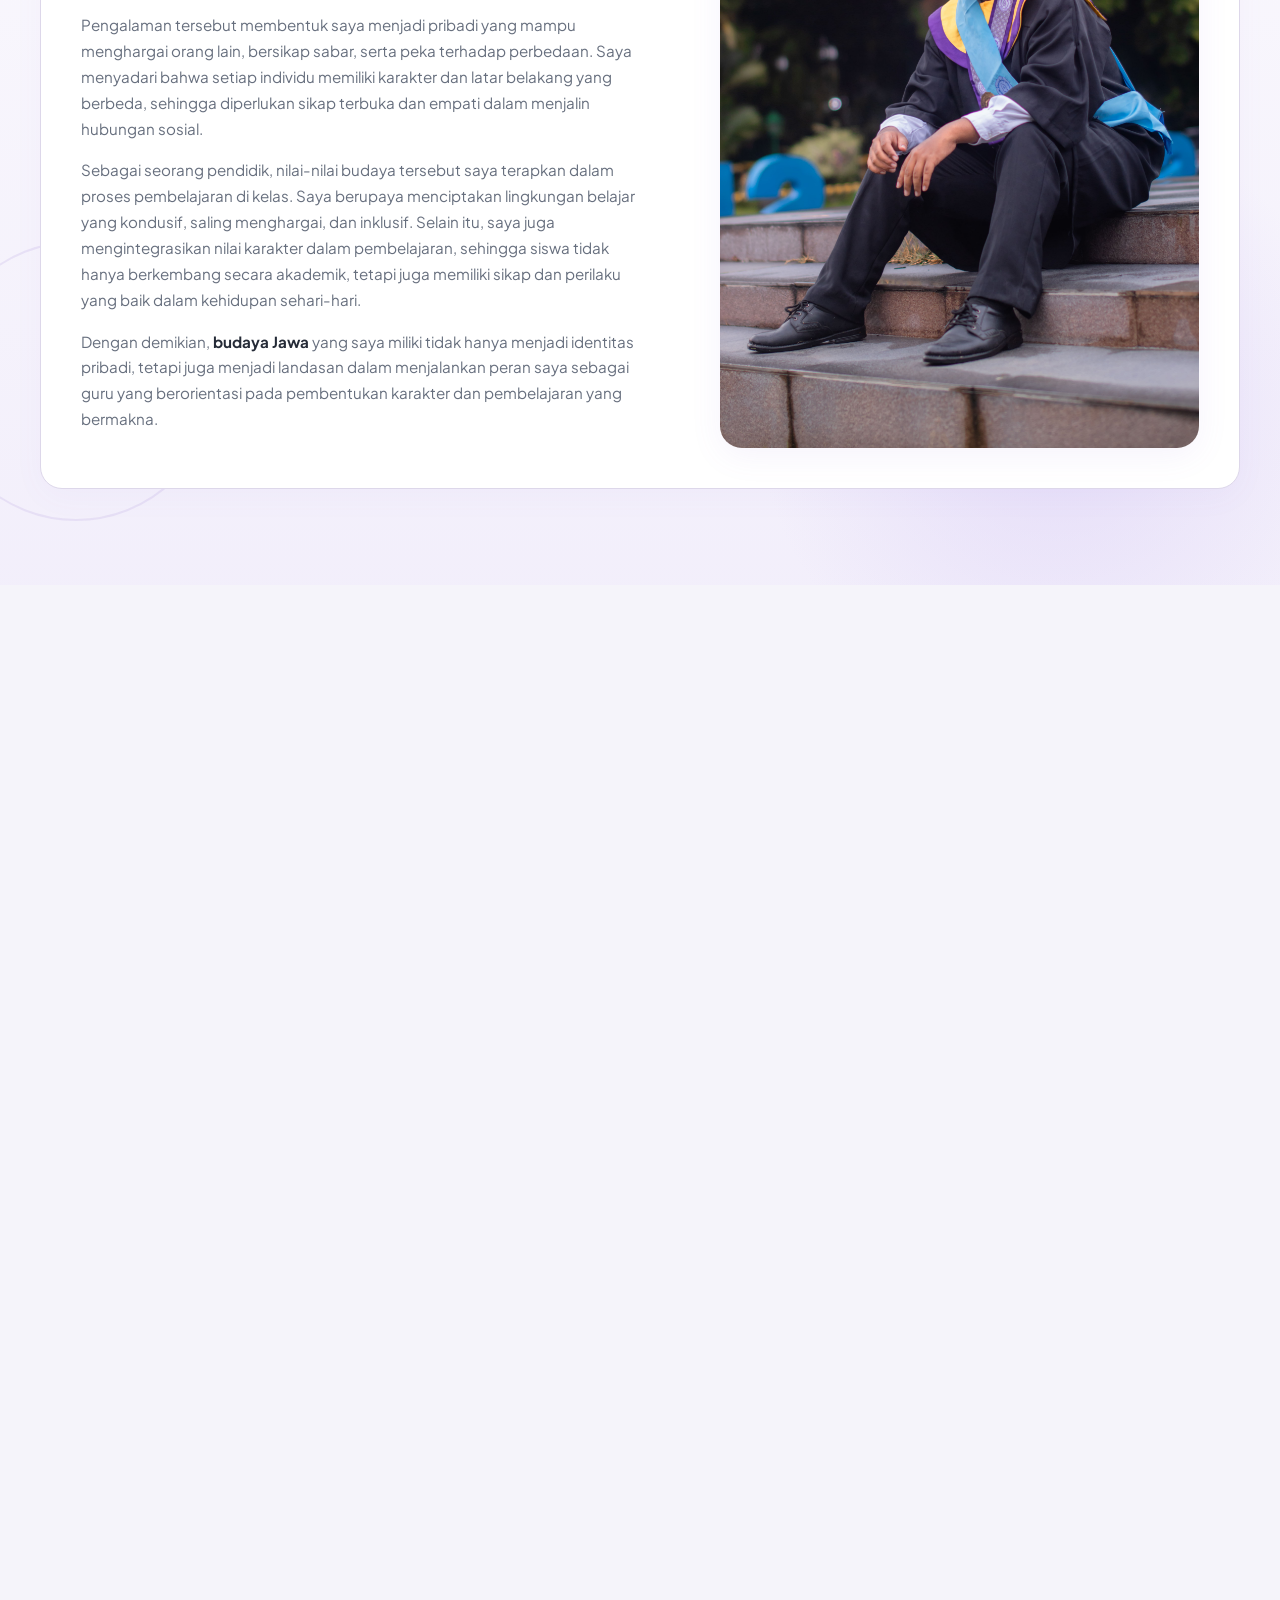
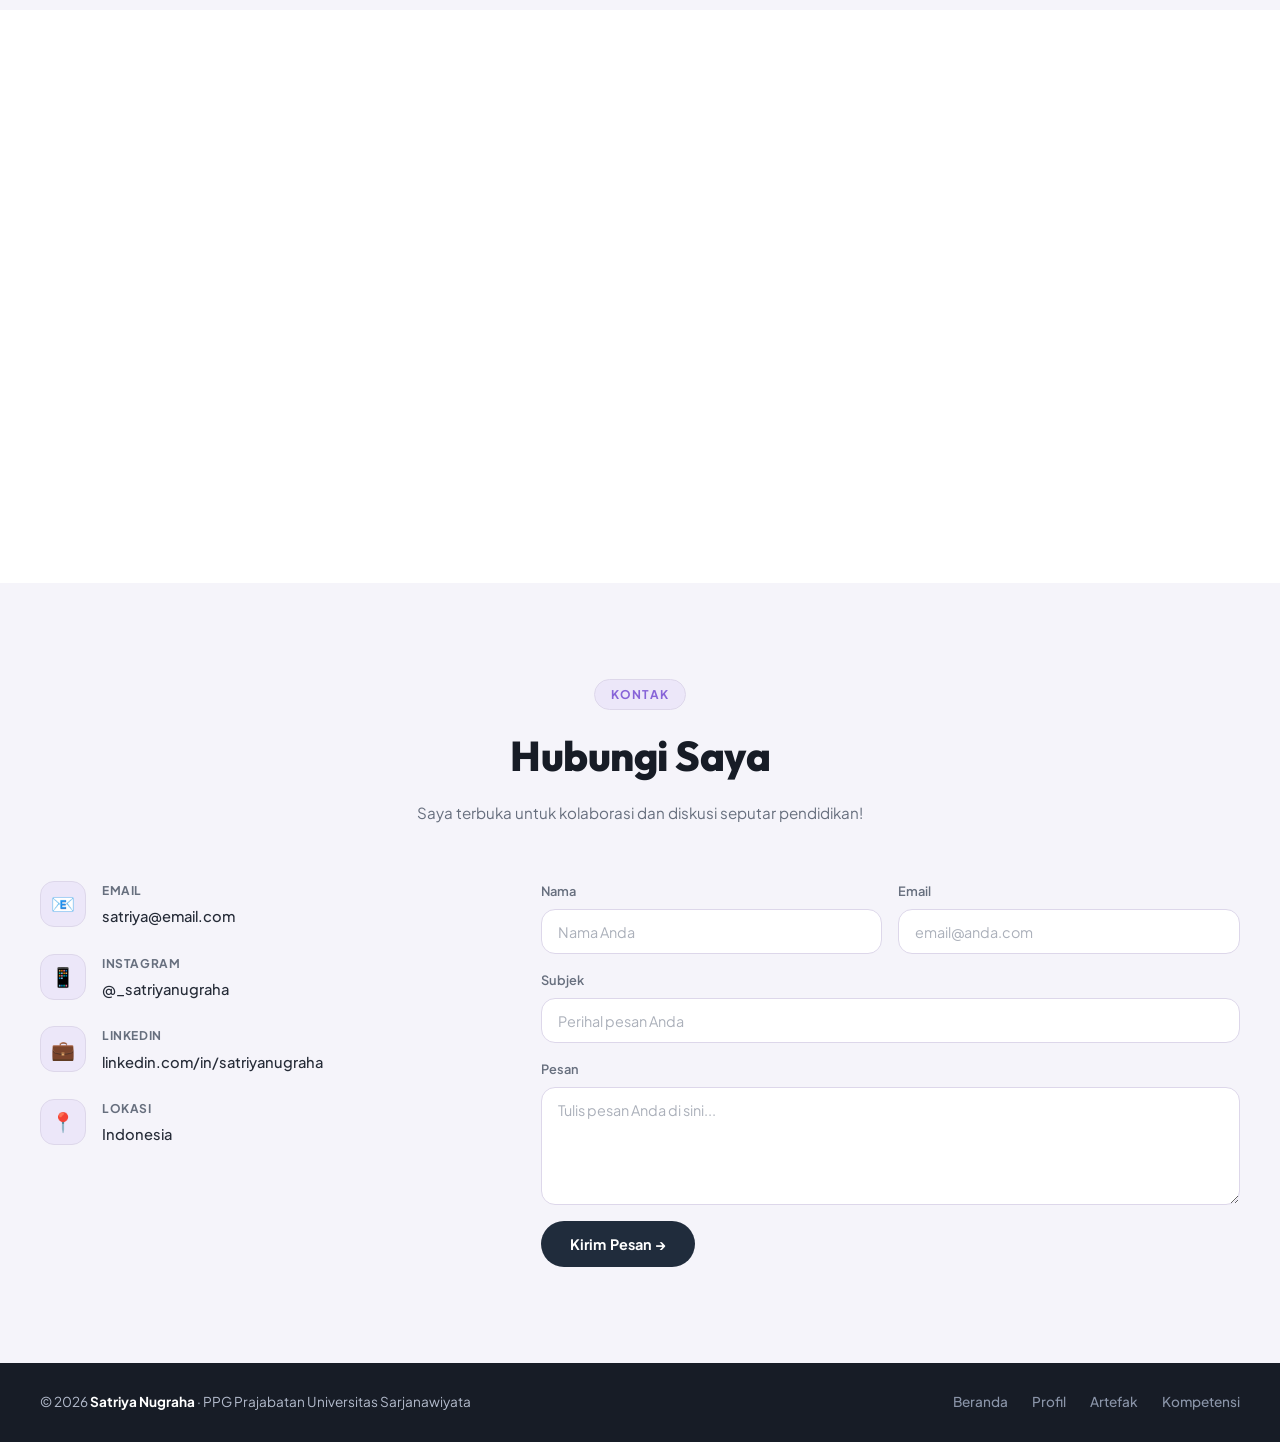
==== commit e082c899: "Add files via upload" ====
--- a/index.html
+++ b/index.html
@@ -2,7 +2,7 @@
 <html lang="id">
 <head>
   <meta charset="UTF-8" />
-  <meta name="viewport" content="width=device-width, initial-scale=1.0" />
+  <meta name="viewport" content="width=1200" />
   <title>Portofolio – PPG Prajabatan 2026</title>
   <meta name="description" content="Portofolio profesional mahasiswa PPG Prajabatan 2026 – Pendidik yang Tumbuh Bersama Peserta Didik." />
   <link rel="preconnect" href="https://fonts.googleapis.com" />
--- a/style.css
+++ b/style.css
@@ -743,13 +743,7 @@
 .alasan-wrap p:last-child { margin-bottom: 0; }
 .alasan-wrap strong { color: var(--purple); font-weight: 700; }
 
-@media (max-width: 768px) {
-  .profil-grid { grid-template-columns: 1fr; gap: 2rem; }
-  .hobi-grid { grid-template-columns: 1fr; }
-  .alasan-wrap { padding: 3rem 1.5rem; }
-  .tabs-nav { gap: 0.5rem; }
-  .tab-btn { padding: 0.5rem 1rem; font-size: 0.85rem; }
-}
+/* Responsive breakpoints removed to force desktop layout */
 
 /* ── ARTEFAK ─────────────────────────────────── */
 .artefak-grid {
@@ -1005,83 +999,4 @@
 }
 .reveal.visible { opacity: 1; transform: translateY(0); }
 
-/* ── RESPONSIVE ───────────────────────────────── */
-@media (max-width: 1024px) {
-  .hero {
-    flex-direction: column;
-    padding-top: 6rem;
-    padding-bottom: 0;
-    min-height: auto;
-    text-align: center;
-    gap: 0;
-  }
-  .hero-left {
-    flex: none;
-    max-width: 100%;
-    padding-top: 3rem;
-    display: flex;
-    flex-direction: column;
-    align-items: center;
-  }
-  .hero-right {
-    flex: none;
-    max-width: 100%;
-    height: 55vw;
-    min-height: 280px;
-    max-height: 420px;
-    width: 100%;
-  }
-  .hero-eyebrow { text-align: center; }
-  .hero-name { text-align: center; }
-  .hero-tagline { text-align: center; }
-  .btn-ig { margin: 0 auto; }
-  .hero-bg-text { font-size: clamp(2rem, 8vw, 4rem); }
-  .profil-grid { grid-template-columns: 1fr; }
-  .artefak-grid { grid-template-columns: 1fr 1fr; }
-  .komp-grid { grid-template-columns: 1fr; gap: 2rem; }
-  .kontak-wrap { grid-template-columns: 1fr; gap: 2rem; }
-}
-
-@media (max-width: 640px) {
-  .hero {
-    padding-top: 5rem;
-  }
-  .hero-left {
-    padding-top: 2rem;
-    padding-left: 1rem;
-    padding-right: 1rem;
-  }
-  .hero-name {
-    font-size: clamp(2.8rem, 14vw, 4.5rem);
-    letter-spacing: -1px;
-  }
-  .hero-eyebrow {
-    font-size: 0.9rem;
-  }
-  .hero-right {
-    height: 60vw;
-    min-height: 240px;
-  }
-  .hero-bg-text {
-    font-size: clamp(1.8rem, 7vw, 3rem);
-    line-height: 1;
-  }
-  .photo-wrap {
-    max-width: 100%;
-  }
-  .hero-photo {
-    max-width: 100%;
-    max-height: 55vw;
-  }
-  .nav-links { display: none; flex-direction: column; position: fixed; inset: 0; background: var(--white); padding: 6rem 2rem 2rem; gap: 0.5rem; z-index: 999; }
-  .nav-links.open { display: flex; }
-  .nav-links .nav-link { font-size: 1.15rem; padding: 0.75rem 1rem; }
-  .btn-hubungi { display: none; }
-  .hamburger { display: flex; margin-left: auto; }
-  .artefak-grid { grid-template-columns: 1fr; }
-  .form-row { grid-template-columns: 1fr; }
-  .footer-inner { flex-direction: column; text-align: center; }
-  .btn-submit { width: 100%; }
-  .deco-circle-lg { width: 250px; height: 250px; }
-  .deco-circle-md { display: none; }
-}
+/* ── END OF CSS ── */
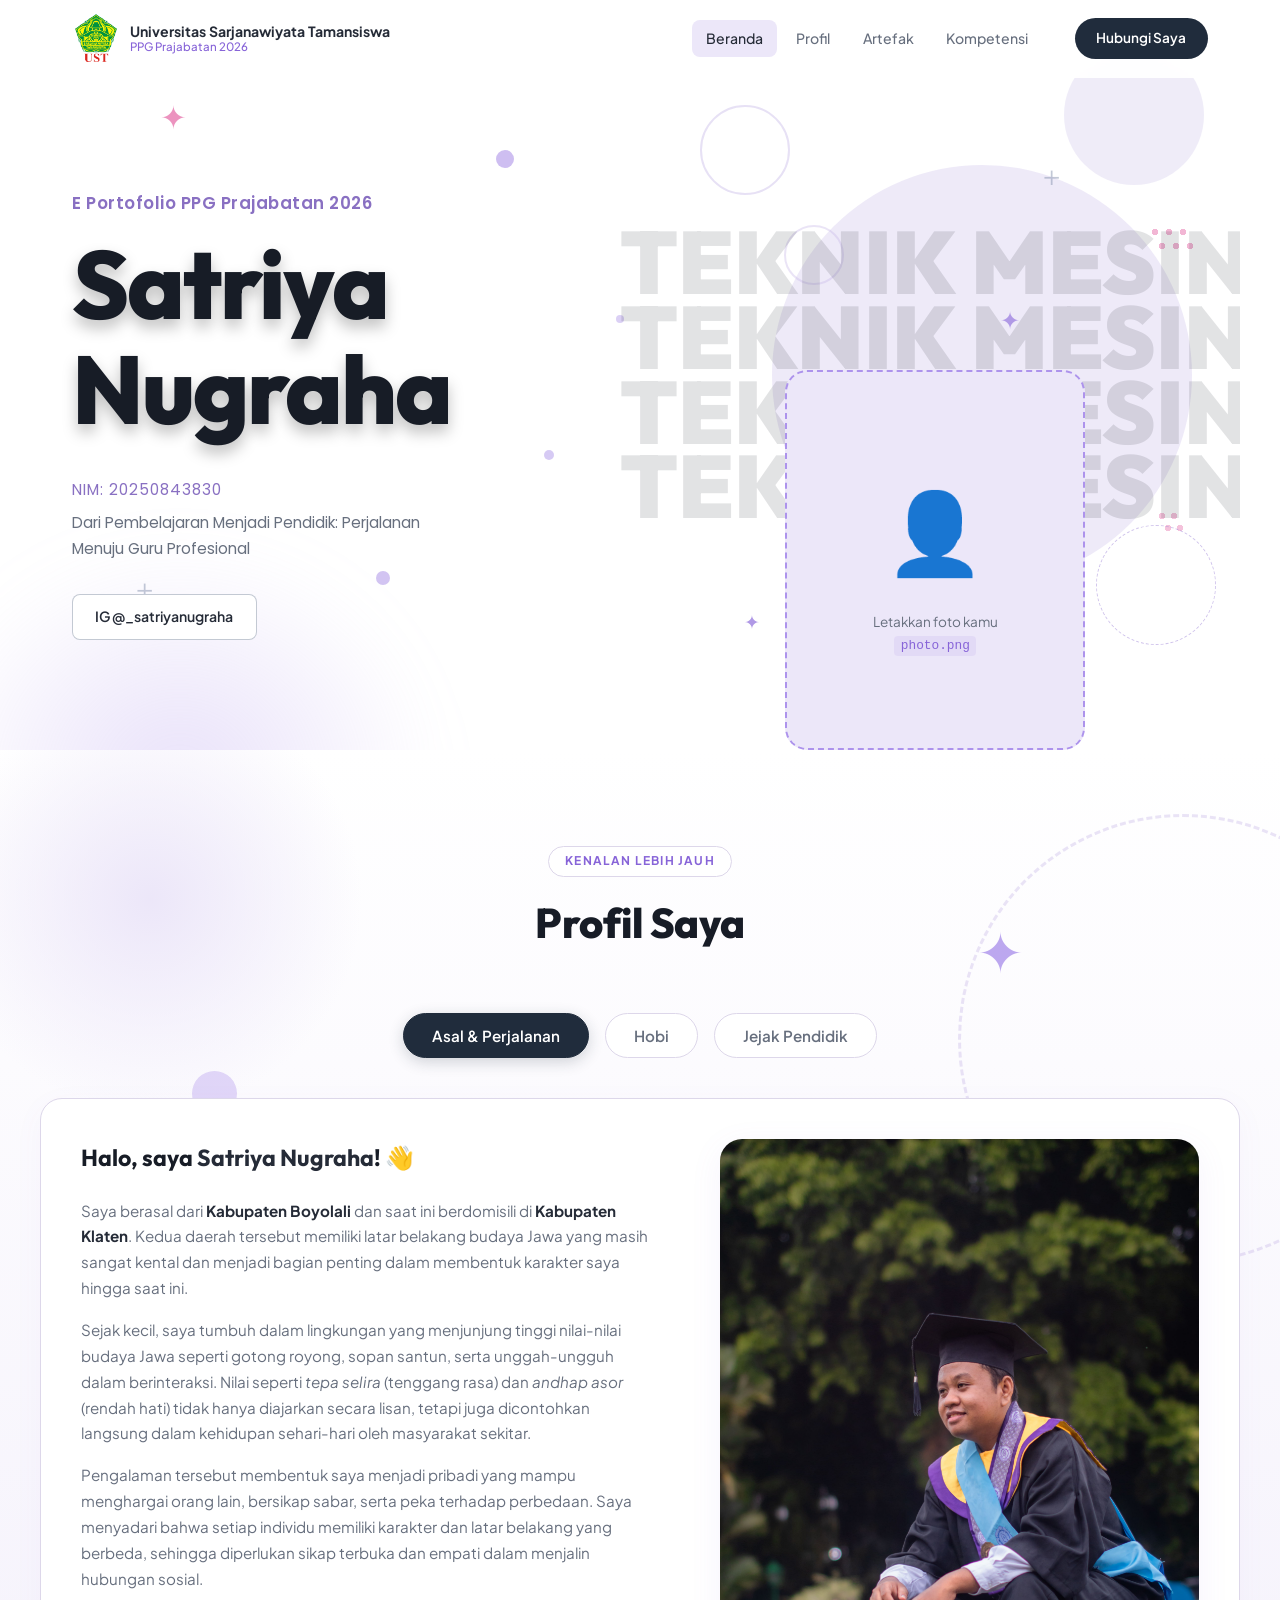
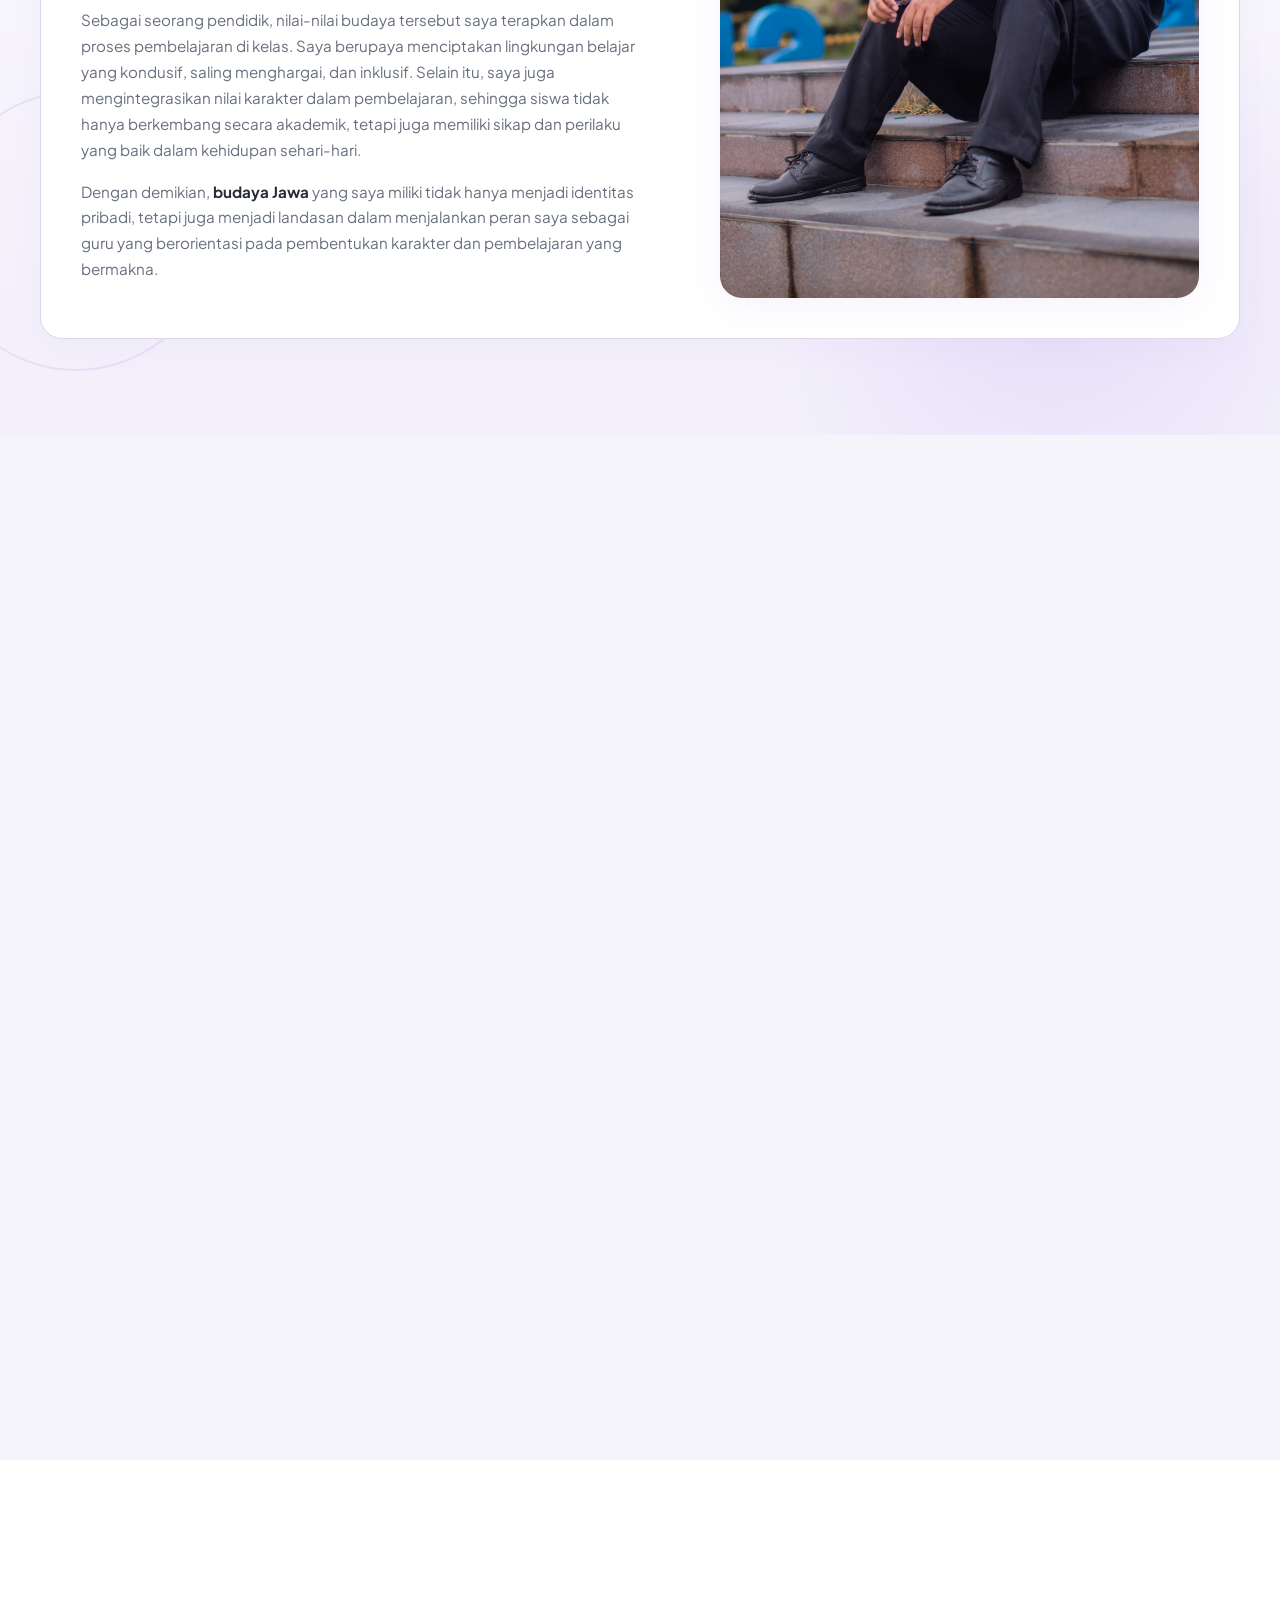
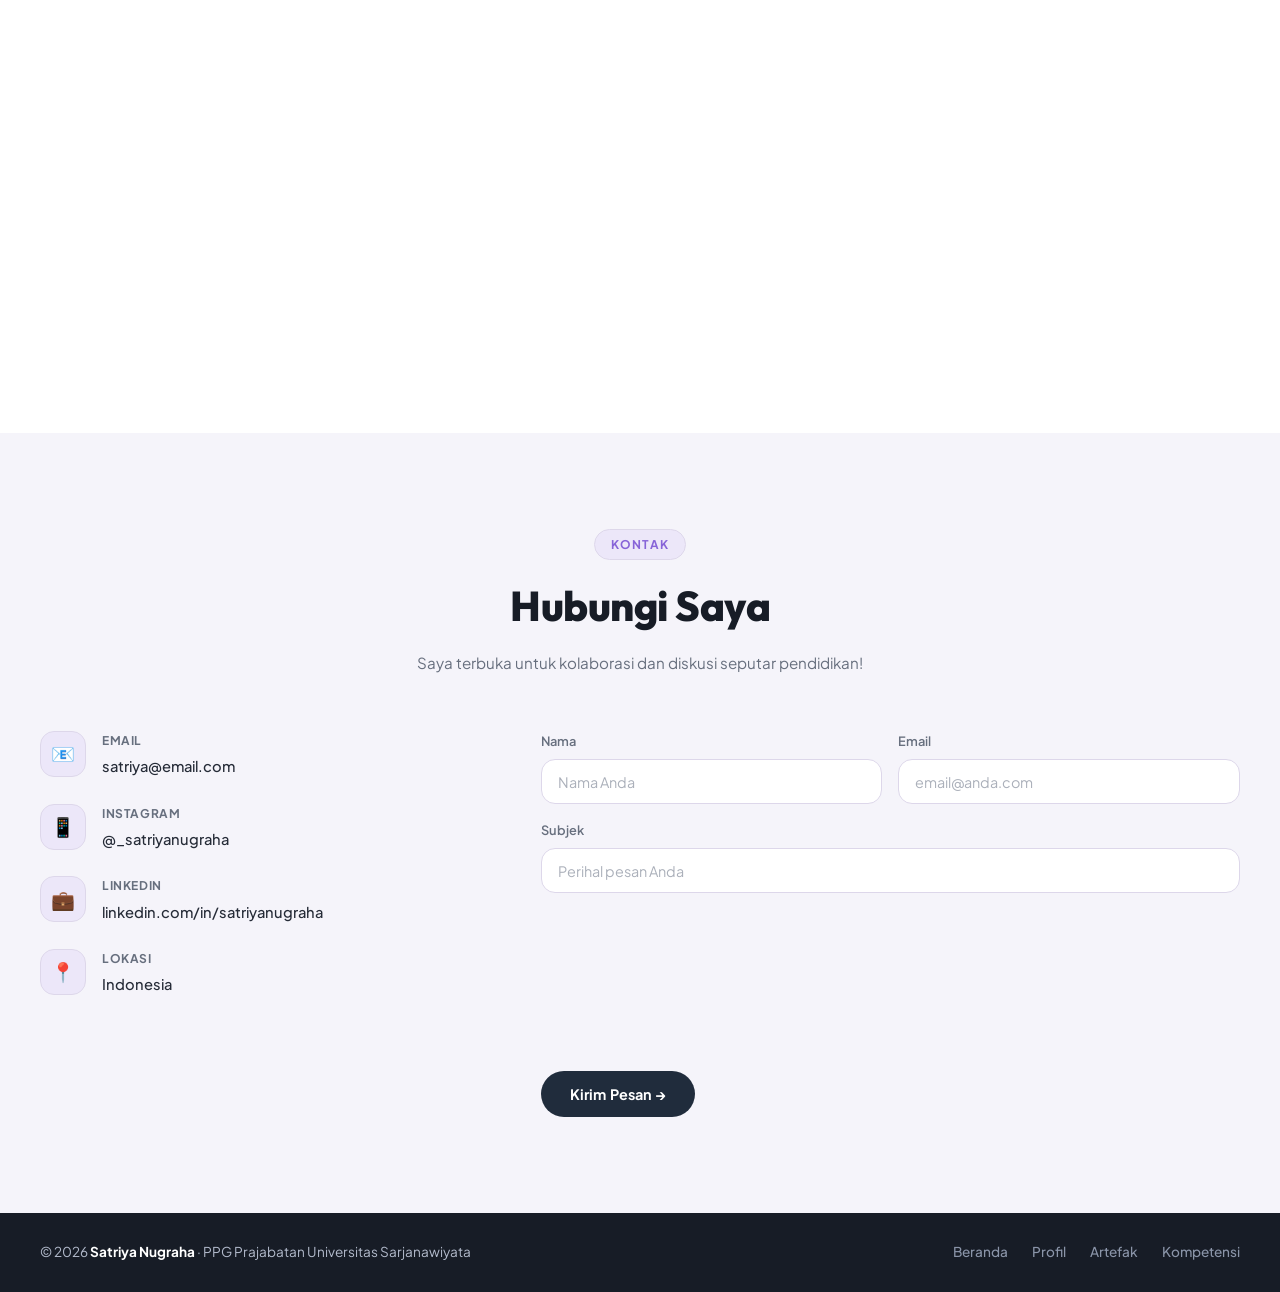
==== commit 46990b71: "Add files via upload" ====
--- a/index.html
+++ b/index.html
@@ -8,7 +8,7 @@
   <link rel="preconnect" href="https://fonts.googleapis.com" />
   <link rel="preconnect" href="https://fonts.gstatic.com" crossorigin />
   <link href="https://fonts.googleapis.com/css2?family=Poppins:wght@400;500;600;700&family=Outfit:wght@400;500;600;700;800;900&family=Plus+Jakarta+Sans:ital,wght@0,400;0,500;0,600;0,700;1,400&display=swap" rel="stylesheet" />
-  <link rel="stylesheet" href="style.css" />
+  <link rel="stylesheet" href="style.css?v=4" />
 </head>
 <body>
 
--- a/style.css
+++ b/style.css
@@ -157,14 +157,17 @@
 
 /* ── HERO ─────────────────────────────────────── */
 .hero {
-  min-height: 100vh;
+  min-height: 750px !important;
+  height: 750px !important;
   position: relative;
   overflow: hidden;
-  display: flex;
+  display: flex !important;
+  flex-direction: row !important;
+  flex-wrap: nowrap !important;
   align-items: center;
   padding: 0 2rem;
   background: var(--white);
-  max-width: var(--max-w);
+  max-width: 1200px;
   margin: 0 auto;
 }
 
@@ -407,10 +410,10 @@
 .hero-right {
   flex: 0 0 48%;
   max-width: 48%;
-  display: flex;
+  display: flex !important;
   align-items: flex-end;
   justify-content: center;
-  height: 100vh;
+  height: 750px !important;
   position: relative;
   z-index: 1;
 }
@@ -436,9 +439,9 @@
 .photo-wrap {
   width: 100%;
   max-width: 500px;
-  height: 90%;
+  height: 100% !important;
   position: relative;
-  display: flex;
+  display: flex !important;
   align-items: flex-end;
   justify-content: center;
   animation: fadeIn 0.8s 0.2s ease both;
@@ -448,7 +451,7 @@
   width: 100%;
   max-width: 480px;
   height: auto;
-  max-height: 95vh;
+  max-height: 700px !important;
   object-fit: contain;
   object-position: bottom center;
   display: block;
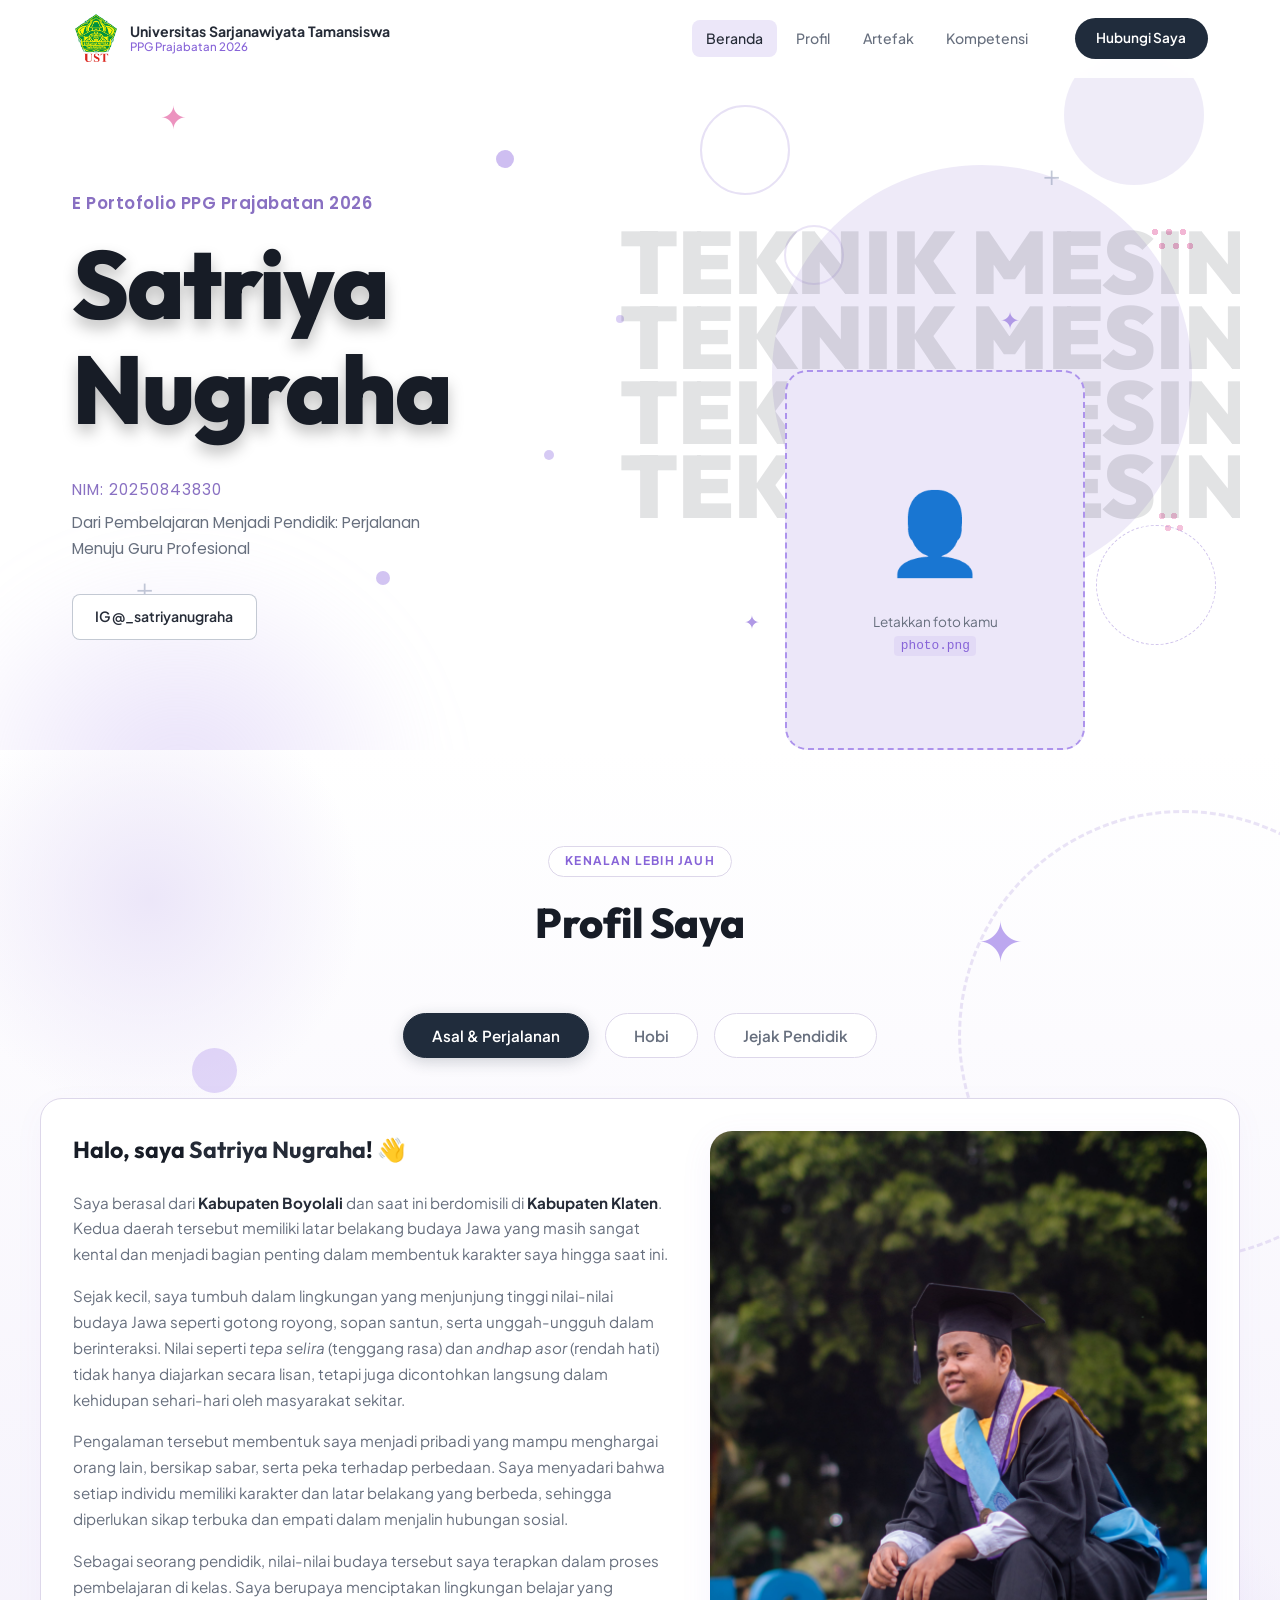
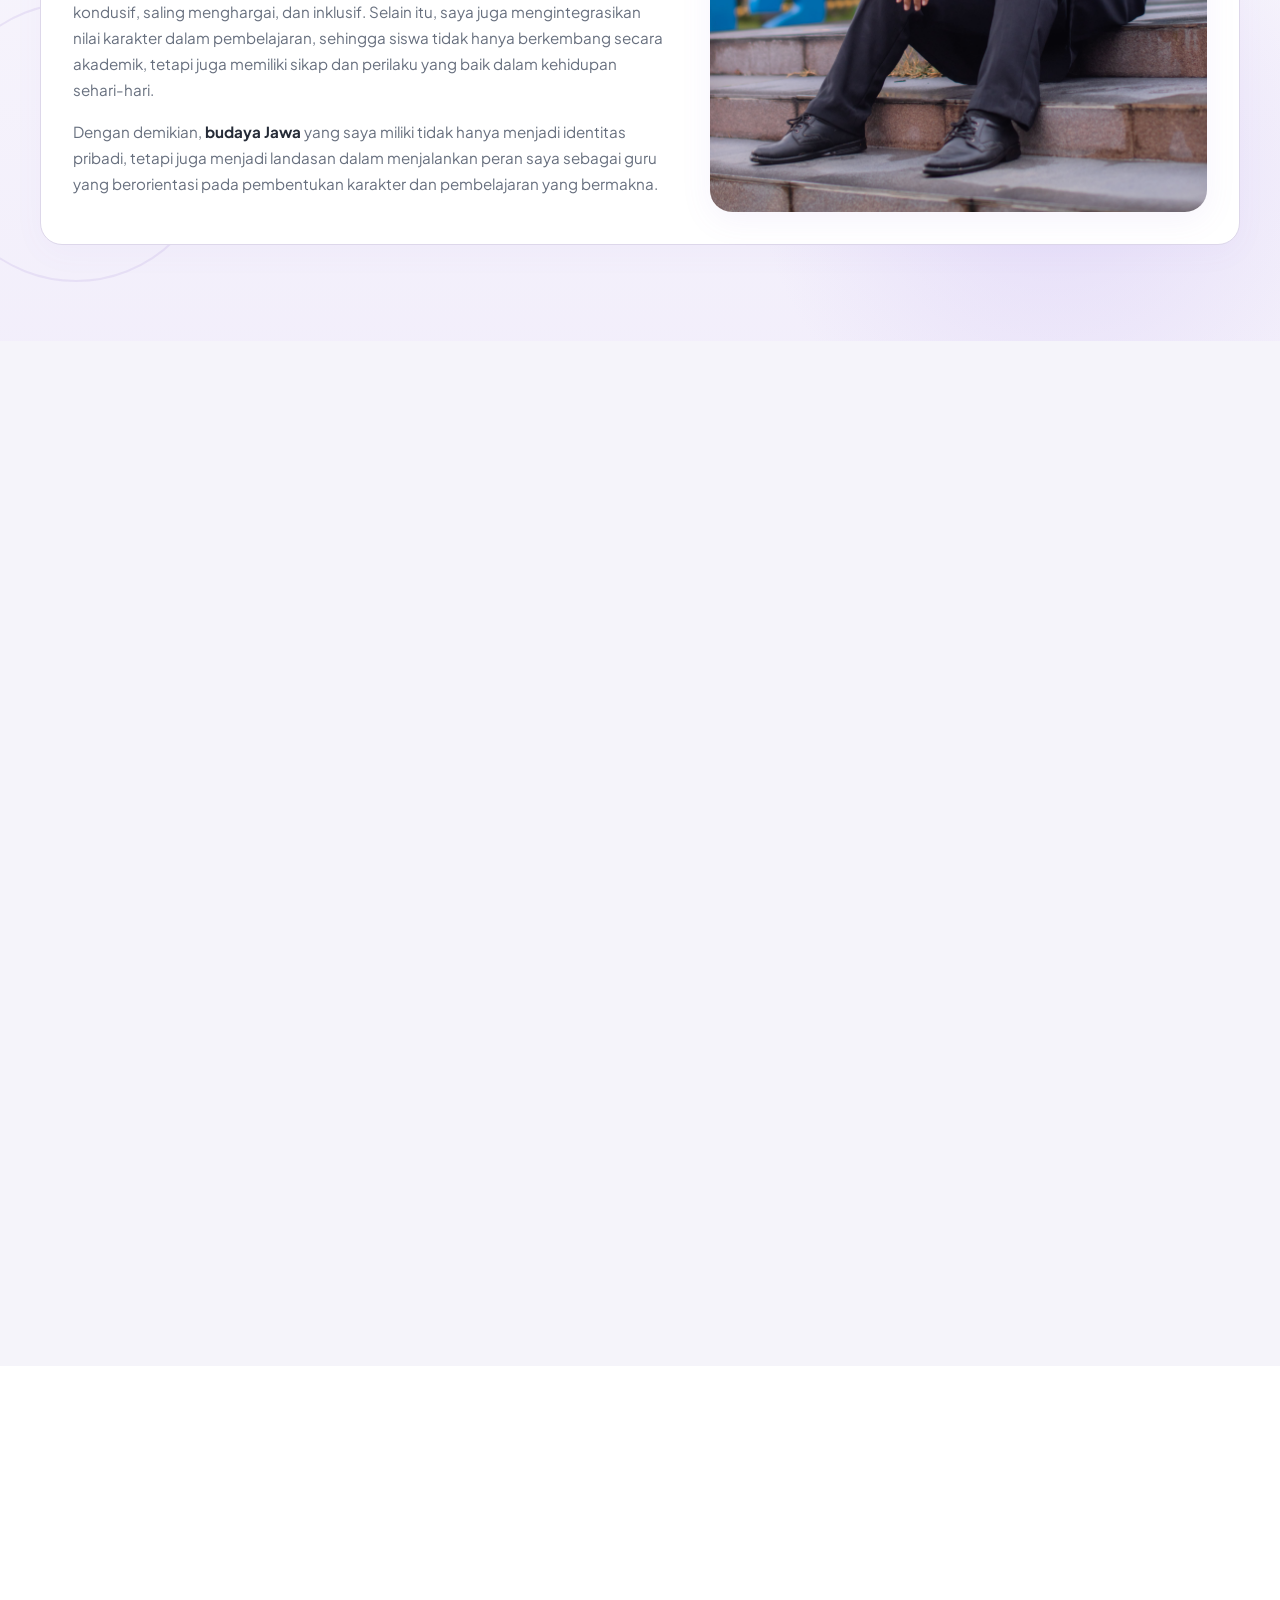
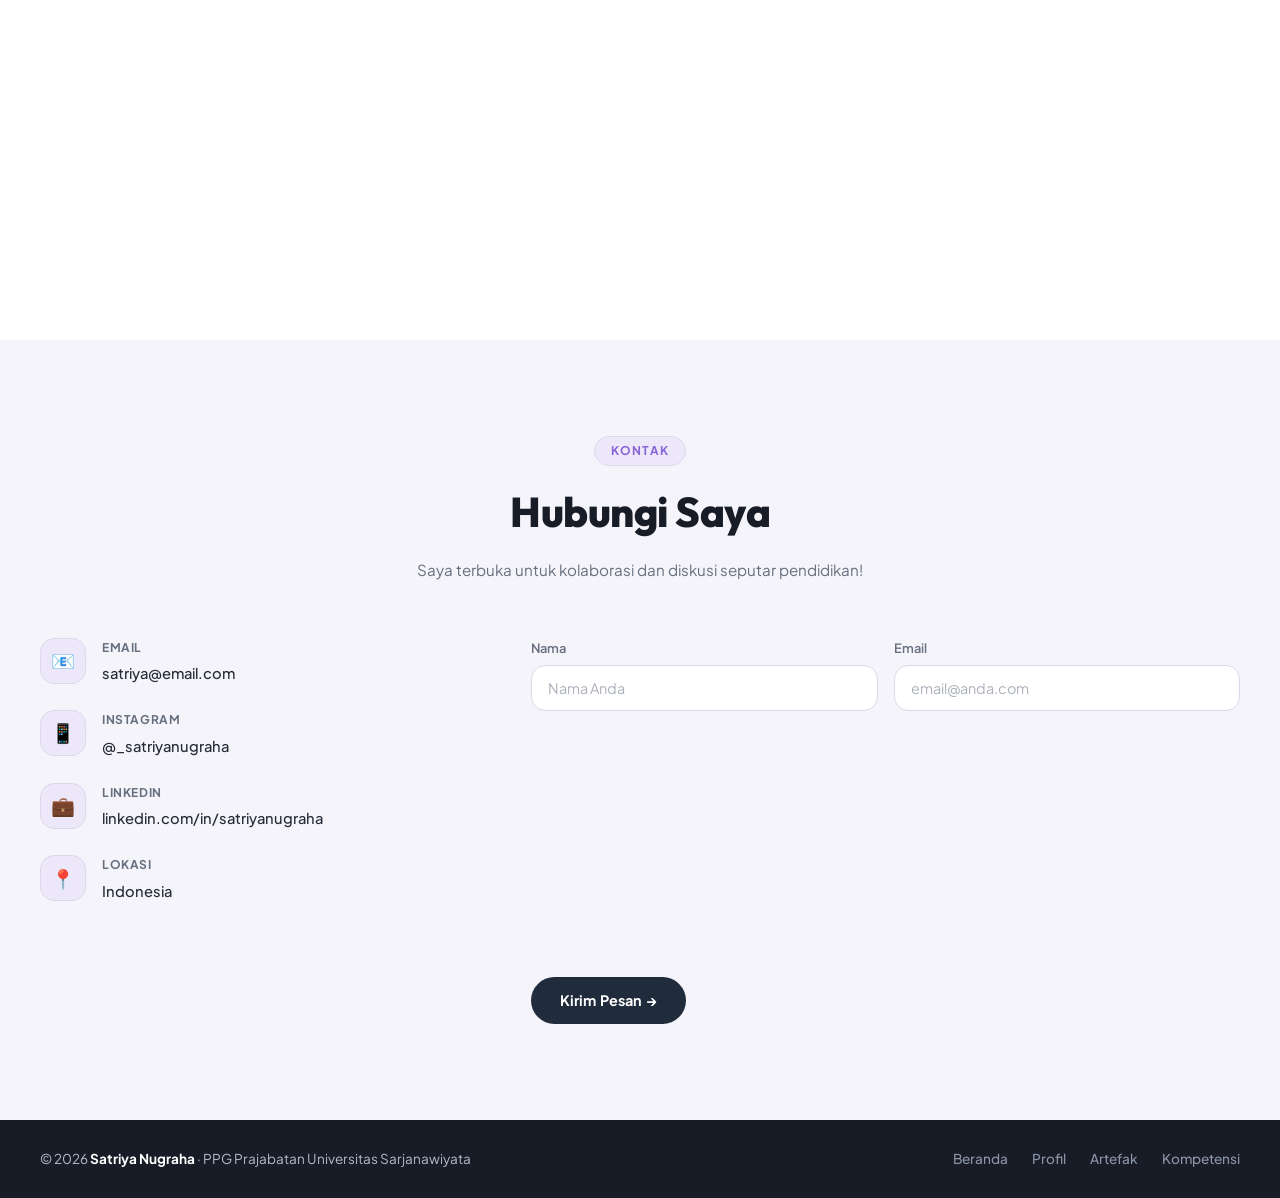
==== commit 1ab4e045: "Add files via upload" ====
--- a/index.html
+++ b/index.html
@@ -8,7 +8,7 @@
   <link rel="preconnect" href="https://fonts.googleapis.com" />
   <link rel="preconnect" href="https://fonts.gstatic.com" crossorigin />
   <link href="https://fonts.googleapis.com/css2?family=Poppins:wght@400;500;600;700&family=Outfit:wght@400;500;600;700;800;900&family=Plus+Jakarta+Sans:ital,wght@0,400;0,500;0,600;0,700;1,400&display=swap" rel="stylesheet" />
-  <link rel="stylesheet" href="style.css?v=4" />
+  <link rel="stylesheet" href="style.css?v=5" />
 </head>
 <body>
 
--- a/style.css
+++ b/style.css
@@ -570,14 +570,14 @@
 
 /* Profil Tab 1 */
 .profil-grid {
-  display: grid;
-  grid-template-columns: 1.2fr 1fr;
-  gap: 4rem;
-  align-items: stretch;
+  display: grid !important;
+  grid-template-columns: 1.2fr 1fr !important;
+  gap: 2.5rem !important; /* Dikecilkan sedikit agar lebih kompak */
+  align-items: center !important;
   background: var(--white);
   border: 1.5px solid var(--border);
   border-radius: var(--radius-lg);
-  padding: 2.5rem;
+  padding: 2rem !important;
   box-shadow: 0 8px 32px hsl(258,60%,62%,0.04);
 }
 .profil-text h3 { margin-bottom: 1.25rem; font-size: 1.45rem; color: var(--dark); font-family: 'Outfit', sans-serif;}
@@ -587,16 +587,16 @@
 
 /* Profil Tab 2: Hobi (Interactive Slider) */
 .hobi-interactive-container {
-  display: grid;
-  grid-template-columns: 280px 1fr;
-  gap: 3rem;
+  display: grid !important;
+  grid-template-columns: 280px 1fr !important;
+  gap: 2rem !important;
   background: linear-gradient(135deg, hsl(258,80%,98%) 0%, hsl(258,50%,92%) 100%);
   border: 1px solid var(--white);
   border-radius: var(--radius-lg);
-  padding: 3rem;
+  padding: 2rem !important;
   box-shadow: 0 10px 40px hsl(258,60%,62%,0.08), inset 0 2px 0 var(--white);
   align-items: center;
-  min-height: 520px;
+  min-height: 480px !important;
   position: relative;
   overflow: hidden;
 }
@@ -669,9 +669,9 @@
   visibility: hidden;
   transform: translateX(30px);
   transition: opacity 0.6s ease, transform 0.6s cubic-bezier(0.2, 0.8, 0.2, 1);
-  display: grid;
-  grid-template-columns: 1fr 1fr;
-  gap: 2.5rem;
+  display: grid !important;
+  grid-template-columns: 1fr 1fr !important;
+  gap: 2rem !important;
   align-items: center;
 }
 .hobi-display-item.active {
@@ -849,9 +849,9 @@
 
 /* ── KONTAK ───────────────────────────────────── */
 .kontak-wrap {
-  display: grid;
-  grid-template-columns: 1fr 1.6fr;
-  gap: 4rem;
+  display: grid !important;
+  grid-template-columns: 1fr 1.6fr !important;
+  gap: 3rem !important;
   align-items: start;
 }
 .kontak-info { display: flex; flex-direction: column; gap: 1.5rem; }
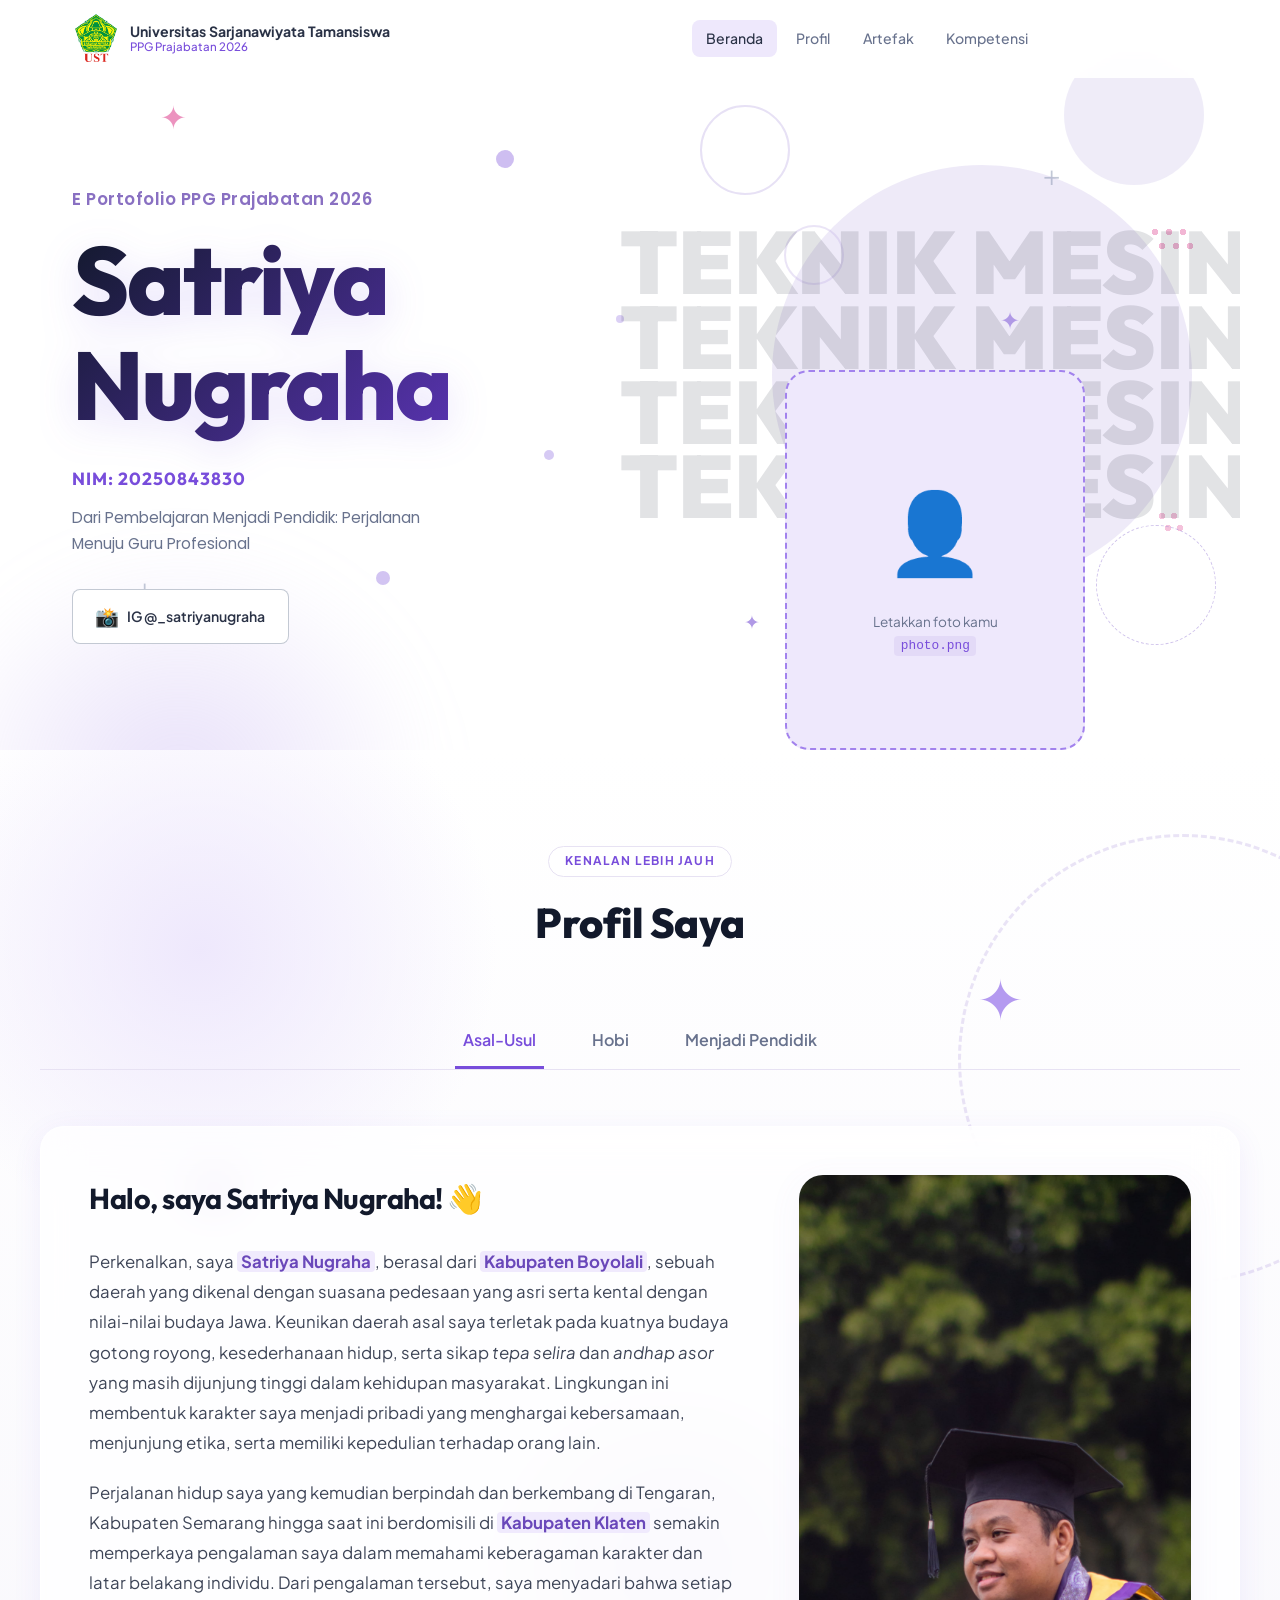
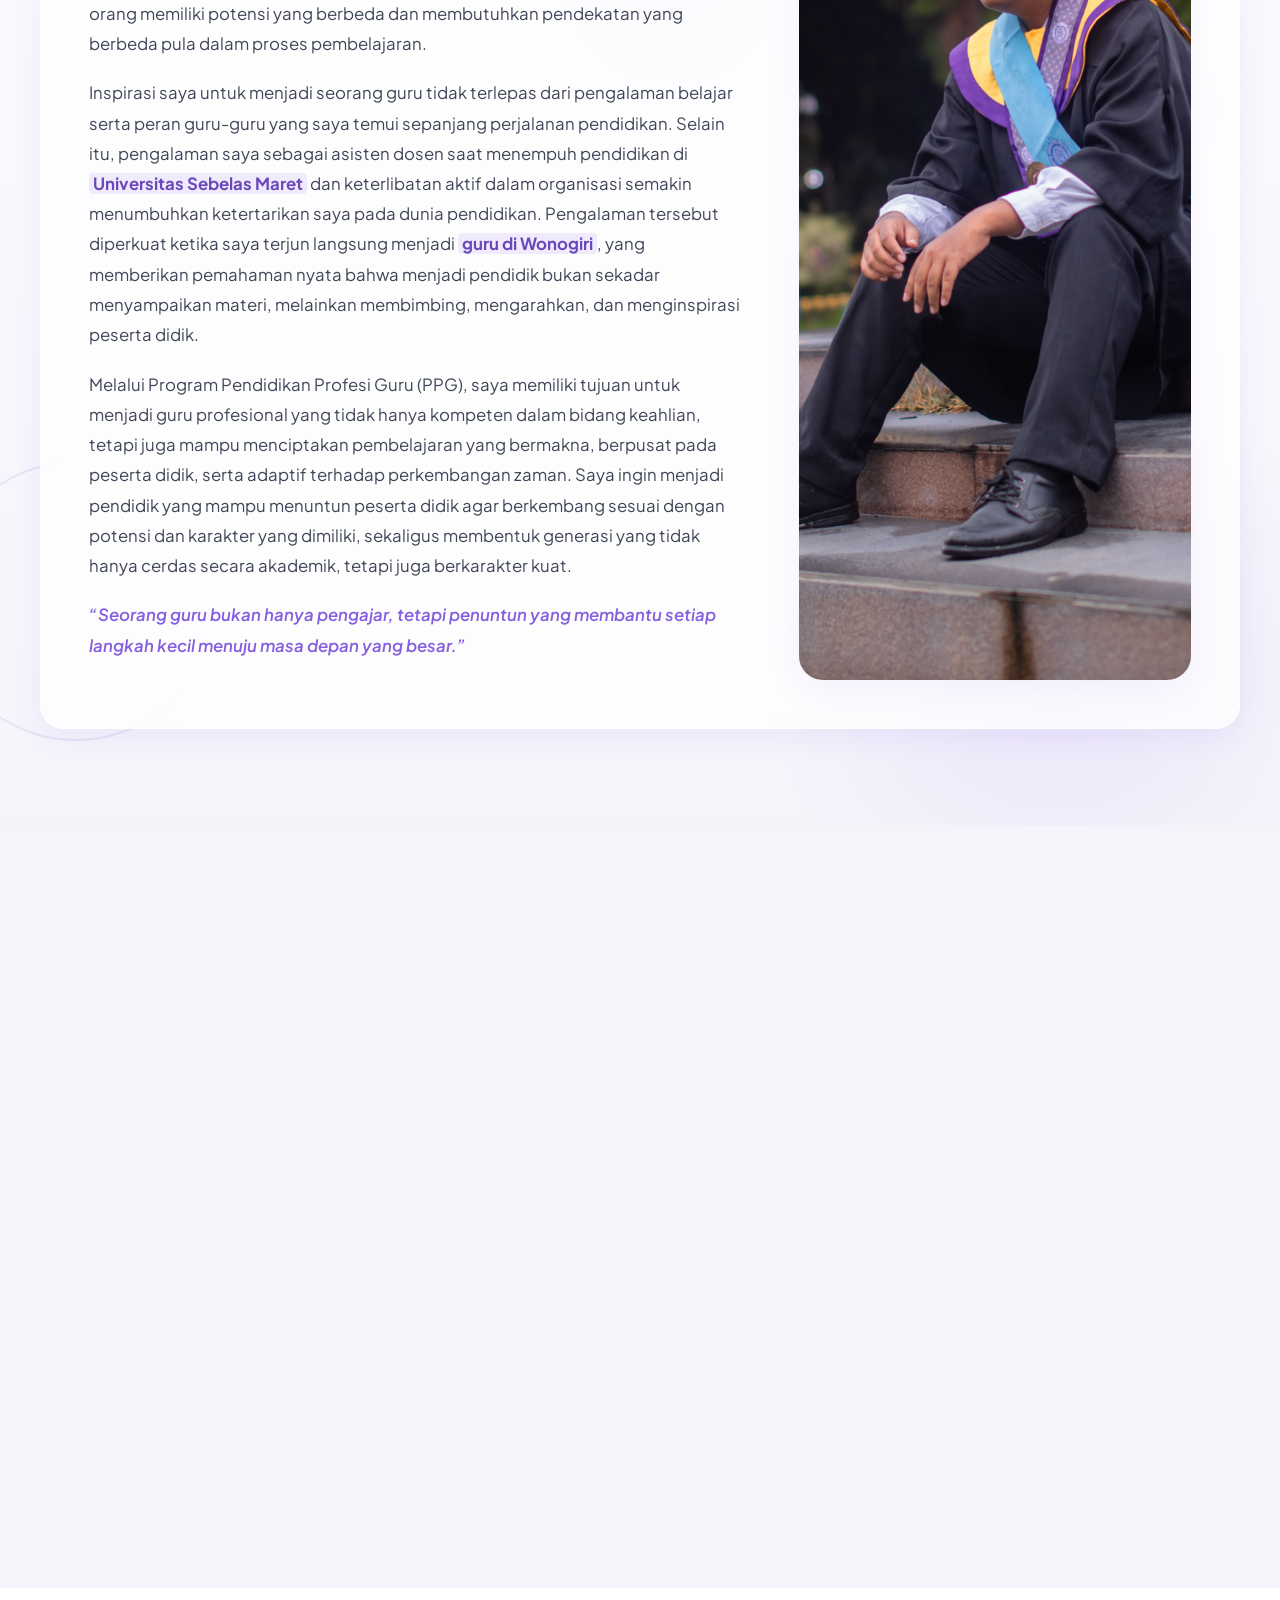
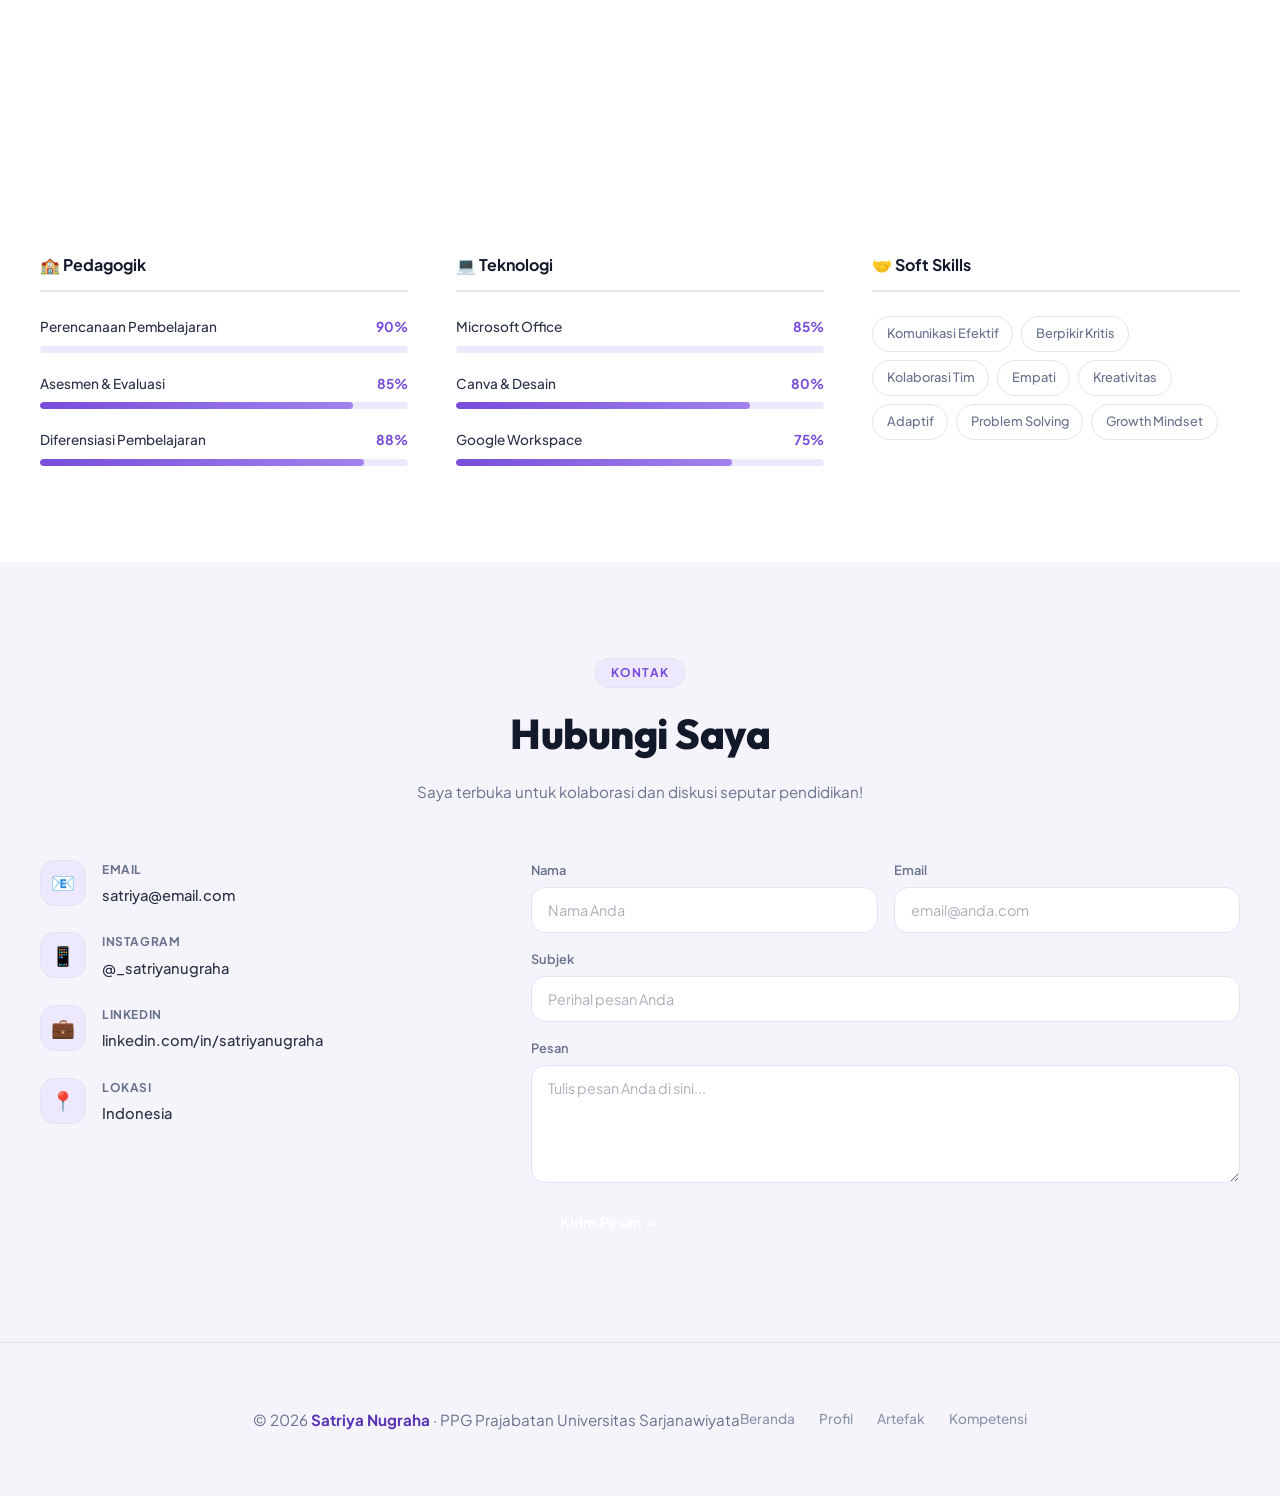
==== commit aa247a04: "Add files via upload" ====
--- a/index.html
+++ b/index.html
@@ -9,6 +9,7 @@
   <link rel="preconnect" href="https://fonts.gstatic.com" crossorigin />
   <link href="https://fonts.googleapis.com/css2?family=Poppins:wght@400;500;600;700&family=Outfit:wght@400;500;600;700;800;900&family=Plus+Jakarta+Sans:ital,wght@0,400;0,500;0,600;0,700;1,400&display=swap" rel="stylesheet" />
   <link rel="stylesheet" href="style.css?v=5" />
+  <link rel="icon" type="image/png" href="logo-ust.png" />
 </head>
 <body>
 
@@ -80,7 +81,7 @@
           Satriya<br />Nugraha
         </h1>
       </div>
-      <p style="font-family: 'Poppins', sans-serif; font-size: 0.95rem; color: hsl(258, 40%, 60%); font-weight: 400; margin-bottom: 0.5rem; letter-spacing: 1px; animation: fadeInUp 0.6s 0.15s ease both;">
+      <p style="font-family: 'Outfit', sans-serif; font-size: 1.1rem; color: var(--purple); font-weight: 700; margin-bottom: 0.8rem; letter-spacing: 1px; animation: fadeInUp 0.6s 0.15s ease both; opacity: 0.85;">
         NIM: 20250843830
       </p>
       <p class="hero-tagline">
@@ -88,7 +89,7 @@
         Menuju Guru Profesional
       </p>
       <a href="https://instagram.com/_satriyanugraha" class="btn-ig" id="btn-instagram" target="_blank" rel="noopener">
-        IG @_satriyanugraha
+        <span style="font-size: 1.2rem;">📸</span> IG @_satriyanugraha
       </a>
     </div>
 
@@ -114,12 +115,12 @@
 
   </section>
 
-  <section class="section" id="profil" style="position: relative; overflow: hidden; background: linear-gradient(180deg, var(--white) 0%, hsl(258, 60%, 96%) 100%);">
+  <section class="section" id="profil" style="position: relative; overflow: hidden; background: linear-gradient(180deg, var(--white) 0%, var(--bg-alt) 100%);">
     
-    <!-- Ornaments Profil (Agak Rame & Besar) -->
-    <!-- Large Background Blobs -->
-    <div style="position: absolute; top: -100px; left: -100px; width: 500px; height: 500px; background: radial-gradient(circle, var(--purple-soft) 0%, transparent 60%); border-radius: 50%; animation: blobPulse 10s infinite; z-index: 0; pointer-events: none;"></div>
-    <div style="position: absolute; bottom: -150px; right: -100px; width: 650px; height: 650px; background: radial-gradient(circle, hsl(258,70%,88%,0.55) 0%, transparent 65%); border-radius: 50%; animation: floatY 8s infinite alternate; z-index: 0; pointer-events: none;"></div>
+    <!-- Ornaments Profil (Premium Aesthetic) -->
+    <div style="position: absolute; top: -100px; left: -100px; width: 600px; height: 600px; background: radial-gradient(circle, var(--purple-soft) 0%, transparent 70%); border-radius: 50%; animation: blobPulse 10s infinite; z-index: 0; pointer-events: none;"></div>
+    <div style="position: absolute; bottom: -150px; right: -100px; width: 650px; height: 650px; background: radial-gradient(circle, hsl(258,70%,88%,0.4) 0%, transparent 65%); border-radius: 50%; animation: floatY 8s infinite alternate; z-index: 0; pointer-events: none;"></div>
+
     <div style="position: absolute; top: 35%; left: 35%; width: 450px; height: 450px; background: radial-gradient(circle, hsl(258,60%,92%,0.7) 0%, transparent 60%); border-radius: 50%; animation: blobPulse 12s infinite alternate-reverse; z-index: 0; pointer-events: none;"></div>
 
     <!-- Huge Rings & Small Circles -->
@@ -143,30 +144,36 @@
       
       <!-- TAB NAVIGATION -->
       <div class="tabs-nav reveal">
-        <button class="tab-btn active" data-target="tab-asal">Asal & Perjalanan</button>
+        <button class="tab-btn active" data-target="tab-asal">Asal-Usul</button>
         <button class="tab-btn" data-target="tab-hobi">Hobi</button>
-        <button class="tab-btn" data-target="tab-alasan">Jejak Pendidik</button>
+        <button class="tab-btn" data-target="tab-alasan">Menjadi Pendidik</button>
       </div>
 
       <!-- TAB CONTENT -->
       <div class="tabs-content">
         
-        <!-- Tab 1: Asal -->
+        <!-- Tab 1: Asal-Usul -->
         <div class="tab-panel active" id="tab-asal">
           <div class="profil-grid reveal">
             <div class="profil-text">
-              <h3>Halo, saya <strong>Satriya Nugraha</strong>! 👋</h3>
-              <p>Saya berasal dari <strong>Kabupaten Boyolali</strong> dan saat ini berdomisili di <strong>Kabupaten Klaten</strong>. Kedua daerah tersebut memiliki latar belakang budaya Jawa yang masih sangat kental dan menjadi bagian penting dalam membentuk karakter saya hingga saat ini.</p>
-              <p>Sejak kecil, saya tumbuh dalam lingkungan yang menjunjung tinggi nilai-nilai budaya Jawa seperti gotong royong, sopan santun, serta unggah-ungguh dalam berinteraksi. Nilai seperti <em>tepa selira</em> (tenggang rasa) dan <em>andhap asor</em> (rendah hati) tidak hanya diajarkan secara lisan, tetapi juga dicontohkan langsung dalam kehidupan sehari-hari oleh masyarakat sekitar.</p>
-              <p>Pengalaman tersebut membentuk saya menjadi pribadi yang mampu menghargai orang lain, bersikap sabar, serta peka terhadap perbedaan. Saya menyadari bahwa setiap individu memiliki karakter dan latar belakang yang berbeda, sehingga diperlukan sikap terbuka dan empati dalam menjalin hubungan sosial.</p>
-              <p>Sebagai seorang pendidik, nilai-nilai budaya tersebut saya terapkan dalam proses pembelajaran di kelas. Saya berupaya menciptakan lingkungan belajar yang kondusif, saling menghargai, dan inklusif. Selain itu, saya juga mengintegrasikan nilai karakter dalam pembelajaran, sehingga siswa tidak hanya berkembang secara akademik, tetapi juga memiliki sikap dan perilaku yang baik dalam kehidupan sehari-hari.</p>
-              <p>Dengan demikian, <strong>budaya Jawa</strong> yang saya miliki tidak hanya menjadi identitas pribadi, tetapi juga menjadi landasan dalam menjalankan peran saya sebagai guru yang berorientasi pada pembentukan karakter dan pembelajaran yang bermakna.</p>
-            </div>
-            <div class="profil-image-wrap" style="min-height: 350px; border-radius: var(--radius-lg); overflow: hidden; box-shadow: 0 8px 32px hsl(258,60%,62%,0.08); position: relative; display: flex; flex-direction: column;">
-               <img src="foto-perjalanan.jpg" alt="Foto Kelulusan UNS" style="position: absolute; top: 0; left: 0; width: 100%; height: 100%; object-fit: cover; object-position: center 30%;" onerror="this.style.display='none'; this.nextElementSibling.style.display='flex';" />
-               <div class="photo-placeholder" style="display:none; width:100%; height:100%; min-height: 350px; align-items:center; justify-content:center; flex-direction:column; background:var(--purple-soft); border:2.5px dashed var(--purple-light); border-radius:var(--radius-lg); text-align:center; position: relative;">
-                 <span class="photo-placeholder-icon" style="font-size:4.5rem; margin-bottom:1rem;">📍</span>
-                 <p style="color:var(--text-muted); font-size:1.05rem; line-height:1.6;"> Boyolali ➔ Klaten ➔ UNS <br> <strong>Perjalanan Pendidikan</strong> </p>
+              <h3>Halo, saya Satriya Nugraha! 👋</h3>
+              <p>Perkenalkan, saya <strong>Satriya Nugraha</strong>, berasal dari <strong>Kabupaten Boyolali</strong>, sebuah daerah yang dikenal dengan suasana pedesaan yang asri serta kental dengan nilai-nilai budaya Jawa. Keunikan daerah asal saya terletak pada kuatnya budaya gotong royong, kesederhanaan hidup, serta sikap <em>tepa selira</em> dan <em>andhap asor</em> yang masih dijunjung tinggi dalam kehidupan masyarakat. Lingkungan ini membentuk karakter saya menjadi pribadi yang menghargai kebersamaan, menjunjung etika, serta memiliki kepedulian terhadap orang lain.</p>
+
+              <p>Perjalanan hidup saya yang kemudian berpindah dan berkembang di Tengaran, Kabupaten Semarang hingga saat ini berdomisili di <strong>Kabupaten Klaten</strong> semakin memperkaya pengalaman saya dalam memahami keberagaman karakter dan latar belakang individu. Dari pengalaman tersebut, saya menyadari bahwa setiap orang memiliki potensi yang berbeda dan membutuhkan pendekatan yang berbeda pula dalam proses pembelajaran.</p>
+
+              <p>Inspirasi saya untuk menjadi seorang guru tidak terlepas dari pengalaman belajar serta peran guru-guru yang saya temui sepanjang perjalanan pendidikan. Selain itu, pengalaman saya sebagai asisten dosen saat menempuh pendidikan di <strong>Universitas Sebelas Maret</strong> dan keterlibatan aktif dalam organisasi semakin menumbuhkan ketertarikan saya pada dunia pendidikan. Pengalaman tersebut diperkuat ketika saya terjun langsung menjadi <strong>guru di Wonogiri</strong>, yang memberikan pemahaman nyata bahwa menjadi pendidik bukan sekadar menyampaikan materi, melainkan membimbing, mengarahkan, dan menginspirasi peserta didik.</p>
+
+              <p>Melalui Program Pendidikan Profesi Guru (PPG), saya memiliki tujuan untuk menjadi guru profesional yang tidak hanya kompeten dalam bidang keahlian, tetapi juga mampu menciptakan pembelajaran yang bermakna, berpusat pada peserta didik, serta adaptif terhadap perkembangan zaman. Saya ingin menjadi pendidik yang mampu menuntun peserta didik agar berkembang sesuai dengan potensi dan karakter yang dimiliki, sekaligus membentuk generasi yang tidak hanya cerdas secara akademik, tetapi juga berkarakter kuat.</p>
+
+              <p style="font-style: italic; color: var(--purple); font-weight: 600; margin-top: 1rem;">
+                “Seorang guru bukan hanya pengajar, tetapi penuntun yang membantu setiap langkah kecil menuju masa depan yang besar.”
+              </p>
+            </div>
+            <div class="profil-image-wrap" style="min-height: 400px; border-radius: var(--radius-lg); overflow: hidden; box-shadow: 0 8px 32px hsl(258,60%,62%,0.08); position: relative; display: flex; flex-direction: column;">
+               <img src="foto-perjalanan.jpg" alt="Foto Satriya" style="position: absolute; top: 0; left: 0; width: 100%; height: 100%; object-fit: cover; object-position: center 30%;" onerror="this.style.display='none'; this.nextElementSibling.style.display='flex';" />
+               <div class="photo-placeholder" style="display:none; width:100%; height:100%; min-height: 400px; align-items:center; justify-content:center; flex-direction:column; background:var(--purple-soft); border:2.5px dashed var(--purple-light); border-radius:var(--radius-lg); text-align:center; position: relative;">
+                 <span class="photo-placeholder-icon" style="font-size:4.5rem; margin-bottom:1rem;">🏛️</span>
+                 <p style="color:var(--text-muted); font-size:1.05rem; line-height:1.6;"> Boyolali ➔ Klaten ➔ UNS <br> <strong>Profil & Perjalanan</strong> </p>
                </div>
             </div>
           </div>
@@ -191,8 +198,11 @@
               <!-- Hiking Slider Item -->
               <div class="hobi-display-item active" id="hobi-item-hiking">
                 <div class="hobi-display-img">
-                   <img src="foto-hiking.jpg" alt="Hiking" onerror="this.style.display='none'; this.nextElementSibling.style.display='flex';" />
-                   <div class="hobi-placeholder" style="display:none;">🏕️<br><code>foto-hiking.jpg</code></div>
+                  <div class="polaroid-frame">
+                    <img src="foto-hiking.jpg" alt="Hiking" onerror="this.style.display='none'; this.nextElementSibling.style.display='flex';" />
+                    <div class="hobi-placeholder" style="display:none;">🏕️<br><code>foto-hiking.jpg</code></div>
+                    <span class="photo-caption">Mt. Ungaran</span>
+                  </div>
                 </div>
                 <div class="hobi-display-text">
                   <h4>Hiking</h4>
@@ -204,8 +214,11 @@
               <!-- Fotografi Slider Item -->
               <div class="hobi-display-item" id="hobi-item-fotografi">
                 <div class="hobi-display-img">
-                   <img src="hobi-fotografi.png" alt="Fotografi" onerror="this.style.display='none'; this.nextElementSibling.style.display='flex';" />
-                   <div class="hobi-placeholder" style="display:none;">📸<br><code>hobi-fotografi.png</code></div>
+                  <div class="polaroid-frame">
+                    <img src="hobi-fotografi.png" alt="Fotografi" onerror="this.style.display='none'; this.nextElementSibling.style.display='flex';" />
+                    <div class="hobi-placeholder" style="display:none;">📸<br><code>hobi-fotografi.png</code></div>
+                    <span class="photo-caption">Photography</span>
+                  </div>
                 </div>
                 <div class="hobi-display-text">
                   <h4>Fotografi</h4>
@@ -216,8 +229,11 @@
               <!-- Traveling Slider Item -->
               <div class="hobi-display-item" id="hobi-item-traveling">
                 <div class="hobi-display-img">
-                   <img src="foto-traveling.jpg" alt="Traveling" onerror="this.style.display='none'; this.nextElementSibling.style.display='flex';" />
-                   <div class="hobi-placeholder" style="display:none;">🚗<br><code>foto-traveling.jpg</code></div>
+                  <div class="polaroid-frame">
+                    <img src="foto-traveling.jpg" alt="Traveling" onerror="this.style.display='none'; this.nextElementSibling.style.display='flex';" />
+                    <div class="hobi-placeholder" style="display:none;">🚗<br><code>foto-traveling.jpg</code></div>
+                    <span class="photo-caption">Traveling</span>
+                  </div>
                 </div>
                 <div class="hobi-display-text">
                   <h4>Traveling</h4>
@@ -231,12 +247,18 @@
         <!-- Tab 3: Alasan Pendidik -->
         <div class="tab-panel" id="tab-alasan">
            <div class="alasan-wrap">
-              <div class="alasan-icon reveal" style="transition-delay: 0.1s;">🎓</div>
-              <h3 class="reveal" style="transition-delay: 0.2s;">Sebuah Panggilan Hati</h3>
-              <div class="reveal" style="transition-delay: 0.3s;">
-                <p>Menjadi pendidik bukan sekadar profesi bagi saya, melainkan sebuah <strong>panggilan jiwa</strong> yang tulus.</p>
-                <p>Saya terinspirasi oleh jejak luar biasa <strong>orang tua dan kakak saya</strong> yang juga adalah seorang guru. Melihat dedikasi tanpa batas dan semangat mereka, saya termotivasi untuk meneruskan estafet kebaikan ini.</p>
-                <p>Pendidikan adalah kunci, dan saya ingin menjadi bagian yang ikut andil membuka potensi setiap peserta didik.</p>
+              <!-- Special Ornaments for Tab 3 -->
+              <div class="alasan-ornament alasan-ornament-1">✦</div>
+              <div class="alasan-ornament alasan-ornament-2">✦</div>
+              <div class="alasan-ornament alasan-ornament-3">+</div>
+              <div class="alasan-ornament alasan-ornament-4">+</div>
+
+              <div class="alasan-icon alasan-icon-anim" style="font-size: 4rem; margin-bottom: 1.25rem;">🎓</div>
+              <h3 class="alasan-highlight" style="background: var(--purple-soft); display: inline-block; padding: 0.2rem 1rem; border-radius: 99px; color: var(--purple); font-family: 'Outfit', sans-serif; font-size: 1.85rem; margin-bottom: 1.5rem;">Sebuah Panggilan Hati</h3>
+              
+              <div style="text-align: left; margin-top: 1.5rem; position: relative; z-index: 2;">
+                <p>Saya memilih menjadi guru karena menyadari bahwa pendidikan memiliki peran besar dalam membentuk masa depan seseorang. Keinginan ini tumbuh dari pengalaman belajar yang saya jalani serta semakin kuat saat menempuh pendidikan di <strong>Universitas Sebelas Maret</strong>, ketika saya aktif berorganisasi dan menjadi asisten dosen. Dari sana, saya merasakan bahwa berbagi ilmu dan membantu orang lain memahami sesuatu memberikan kepuasan tersendiri.</p>
+                <p>Pengalaman mengajar di <strong>Wonogiri</strong> semakin mempertegas pilihan saya untuk menjadi pendidik. Saya memahami bahwa setiap peserta didik memiliki potensi yang berbeda dan membutuhkan bimbingan yang tepat. Oleh karena itu, saya ingin menjadi guru profesional yang tidak hanya mengajar, tetapi juga membimbing dan menginspirasi, serta menciptakan pembelajaran yang bermakna bagi peserta didik.</p>
               </div>
            </div>
         </div>
@@ -257,53 +279,53 @@
       </div>
       <div class="artefak-grid">
 
-        <div class="artefak-card" id="art-1">
+        <a href="perangkat-ajar.html" class="artefak-card" id="art-1">
           <div class="artefak-icon">📋</div>
           <div class="artefak-badge">Perangkat Ajar</div>
-          <h3>Modul Ajar Kurikulum Merdeka</h3>
-          <p>Modul ajar lengkap berbasis Kurikulum Merdeka dengan pendekatan berdiferensiasi untuk memenuhi kebutuhan beragam peserta didik.</p>
+          <h3>RPP Perencanaan Pembelajaran Mendalam</h3>
+          <p>Dokumen perencanaan pembelajaran Gambar Teknik mencakup proyeksi ortogonal Amerika & Eropa dengan model PJBL.</p>
           <div class="artefak-tags"><span>Kurikulum Merdeka</span><span>Diferensiasi</span></div>
-        </div>
-
-        <div class="artefak-card" id="art-2">
+        </a>
+
+        <a href="perangkat-ajar.html" class="artefak-card" id="art-2">
           <div class="artefak-icon">🎮</div>
           <div class="artefak-badge">Media Pembelajaran</div>
           <h3>Game Edukasi Interaktif</h3>
           <p>Media pembelajaran berbasis game menggunakan platform digital untuk meningkatkan motivasi dan keterlibatan peserta didik.</p>
           <div class="artefak-tags"><span>Quizizz</span><span>Gamifikasi</span></div>
-        </div>
-
-        <div class="artefak-card" id="art-3">
+        </a>
+
+        <a href="perangkat-ajar.html" class="artefak-card" id="art-3">
           <div class="artefak-icon">📊</div>
           <div class="artefak-badge">Asesmen</div>
           <h3>Instrumen Asesmen Autentik</h3>
           <p>Instrumen penilaian autentik yang komprehensif meliputi asesmen diagnostik, formatif, dan sumatif berbasis HOTS.</p>
           <div class="artefak-tags"><span>HOTS</span><span>Rubrik</span></div>
-        </div>
-
-        <div class="artefak-card" id="art-4">
+        </a>
+
+        <a href="perangkat-ajar.html" class="artefak-card" id="art-4">
           <div class="artefak-icon">🎬</div>
           <div class="artefak-badge">Media Digital</div>
           <h3>Video Pembelajaran Animasi</h3>
           <p>Produksi video pembelajaran animasi untuk memvisualisasikan konsep abstrak agar lebih mudah dipahami peserta didik.</p>
           <div class="artefak-tags"><span>Canva</span><span>Animasi</span></div>
-        </div>
-
-        <div class="artefak-card" id="art-5">
+        </a>
+
+        <a href="perangkat-ajar.html" class="artefak-card" id="art-5">
           <div class="artefak-icon">🔬</div>
           <div class="artefak-badge">Penelitian</div>
           <h3>PTK: Meningkatkan Motivasi Belajar</h3>
           <p>Penelitian Tindakan Kelas berfokus pada peningkatan motivasi belajar melalui model pembelajaran kooperatif.</p>
           <div class="artefak-tags"><span>PTK</span><span>Kooperatif</span></div>
-        </div>
-
-        <div class="artefak-card" id="art-6">
+        </a>
+
+        <a href="perangkat-ajar.html" class="artefak-card" id="art-6">
           <div class="artefak-icon">🌐</div>
           <div class="artefak-badge">E-Learning</div>
           <h3>Kelas Digital Google Classroom</h3>
           <p>Pengembangan kelas digital dengan materi terstruktur, kuis interaktif, dan sistem feedback berkala untuk peserta didik.</p>
           <div class="artefak-tags"><span>Google Classroom</span><span>LMS</span></div>
-        </div>
+        </a>
 
       </div>
     </div>
--- a/style.css
+++ b/style.css
@@ -1,29 +1,41 @@
-/* ═══════════════════════════════════════════════
-   PORTFOLIO – Light Theme (mirip referensi)
-   ═══════════════════════════════════════════════ */
-
-/* ── RESET ────────────────────────────────────── */
+﻿/* â•â•â•â•â•â•â•â•â•â•â•â•â•â•â•â•â•â•â•â•â•â•â•â•â•â•â•â•â•â•â•â•â•â•â•â•â•â•â•â•â•â•â•â•â•â•â•
+   PORTFOLIO â€“ Light Theme (mirip referensi)
+   â•â•â•â•â•â•â•â•â•â•â•â•â•â•â•â•â•â•â•â•â•â•â•â•â•â•â•â•â•â•â•â•â•â•â•â•â•â•â•â•â•â•â•â•â•â•â• */
+
+/* â”€â”€ RESET â”€â”€â”€â”€â”€â”€â”€â”€â”€â”€â”€â”€â”€â”€â”€â”€â”€â”€â”€â”€â”€â”€â”€â”€â”€â”€â”€â”€â”€â”€â”€â”€â”€â”€â”€â”€â”€â”€ */
 *, *::before, *::after { box-sizing: border-box; margin: 0; padding: 0; }
 
 :root {
-  /* Warna utama */
-  --purple:        hsl(258, 60%, 62%);
-  --purple-light:  hsl(258, 70%, 75%);
-  --purple-soft:   hsl(258, 60%, 94%);
-  --purple-bg:     hsl(258, 60%, 96%);
-  --dark:          hsl(220, 25%, 12%);
-  --dark-btn:      hsl(215, 30%, 18%);
-  --text:          hsl(220, 20%, 18%);
-  --text-muted:    hsl(220, 10%, 45%);
+  /* Premium Palette */
+  --purple:        hsl(258, 66%, 58%);      /* Elegant Primary */
+  --purple-dark:   hsl(258, 55%, 45%);      /* For Contrast */
+  --purple-light:  hsl(258, 75%, 72%);      /* For Highlights */
+  --purple-soft:   hsl(258, 80%, 95%);      /* For Soft Backgrounds */
+  --purple-bg:     hsl(258, 100%, 98%);     /* Clean Page Background */
+  
+  --dark:          hsl(224, 42%, 12%);      /* Deep Ink */
+  --dark-accent:   hsl(224, 30%, 18%);      /* Rich Dark Gray */
+  --text:          hsl(224, 25%, 22%);      /* Professional Reading Color */
+  --text-muted:    hsl(224, 15%, 48%);      /* Soft Grayish Blue */
+  
   --white:         #ffffff;
-  --border:        hsl(258, 30%, 88%);
-  --bg-alt:        hsl(248, 40%, 97%);
-
-  /* Layout */
+  --border:        hsl(258, 40%, 92%);
+  --bg-alt:        hsl(252, 45%, 97%);
+
+  /* Glassmorphism Tokens */
+  --glass-bg:      rgba(255, 255, 255, 0.75);
+  --glass-border:  rgba(255, 255, 255, 0.5);
+  --glass-blur:    20px;
+
+  /* Shadows & Layout */
+  --shadow-sm:     0 2px 10px rgba(0, 0, 0, 0.05);
+  --shadow-md:     0 8px 30px rgba(103, 61, 230, 0.08); /* Purple-tinted shadow */
+  --shadow-lg:     0 20px 50px rgba(103, 61, 230, 0.12);
+  
   --max-w:         1200px;
   --radius:        14px;
-  --radius-lg:     22px;
-  --transition:    0.3s cubic-bezier(0.4, 0, 0.2, 1);
+  --radius-lg:     24px;
+  --transition:    0.4s cubic-bezier(0.165, 0.84, 0.44, 1);
 }
 
 html { scroll-behavior: smooth; }
@@ -41,7 +53,7 @@
 ::-webkit-scrollbar-track { background: var(--white); }
 ::-webkit-scrollbar-thumb { background: var(--purple-light); border-radius: 99px; }
 
-/* ── NAVBAR ──────────────────────────────────── */
+/* â”€â”€ NAVBAR â”€â”€â”€â”€â”€â”€â”€â”€â”€â”€â”€â”€â”€â”€â”€â”€â”€â”€â”€â”€â”€â”€â”€â”€â”€â”€â”€â”€â”€â”€â”€â”€â”€â”€â”€â”€ */
 .navbar {
   position: fixed; top: 0; left: 0; right: 0;
   z-index: 1000;
@@ -155,7 +167,7 @@
   transition: var(--transition);
 }
 
-/* ── HERO ─────────────────────────────────────── */
+/* â”€â”€ HERO â”€â”€â”€â”€â”€â”€â”€â”€â”€â”€â”€â”€â”€â”€â”€â”€â”€â”€â”€â”€â”€â”€â”€â”€â”€â”€â”€â”€â”€â”€â”€â”€â”€â”€â”€â”€â”€â”€â”€ */
 .hero {
   min-height: 750px !important;
   height: 750px !important;
@@ -171,7 +183,7 @@
   margin: 0 auto;
 }
 
-/* ── Decorative Circles ── */
+/* â”€â”€ Decorative Circles â”€â”€ */
 .deco { position: fixed; poPlus Jakarta Sans-events: none; border-radius: 50%; }
 
 /* Large purple blob bottom-left */
@@ -357,18 +369,20 @@
   font-weight: 800;
   line-height: 1.1;
   letter-spacing: -2px;
-  padding-bottom: 0.2em; /* Prevents descender clipping like 'g' or 'y' */
+  padding-bottom: 0.1em;
   margin-bottom: 1.0rem;
   display: inline-block;
-  transition: transform 0.4s cubic-bezier(0.175, 0.885, 0.32, 1.275), text-shadow 0.4s ease;
-  cursor: pointer;
-  
   color: var(--dark);
-  text-shadow: 0 8px 15px rgba(0,0,0,0.25);
+  background: linear-gradient(135deg, var(--dark) 0%, var(--purple-dark) 100%);
+  -webkit-background-clip: text;
+  -webkit-text-fill-color: transparent;
+  filter: drop-shadow(0 10px 20px rgba(103, 61, 230, 0.15));
+  transition: var(--transition);
+  cursor: default;
 }
 .hero-name:hover {
-  transform: scale(1.04);
-  text-shadow: 0 15px 30px rgba(0,0,0,0.35);
+  transform: translateY(-2px) scale(1.01);
+  filter: drop-shadow(0 15px 30px rgba(103, 61, 230, 0.25));
 }.hero-tagline {
   font-family: 'Poppins', sans-serif;
   font-size: 0.95rem;
@@ -406,7 +420,7 @@
   transform: translateY(-2px);
 }
 
-/* Hero Right – Photo */
+/* Hero Right â€“ Photo */
 .hero-right {
   flex: 0 0 48%;
   max-width: 48%;
@@ -493,7 +507,7 @@
   font-size: 0.8rem;
 }
 
-/* ── SECTIONS ─────────────────────────────────── */
+/* â”€â”€ SECTIONS â”€â”€â”€â”€â”€â”€â”€â”€â”€â”€â”€â”€â”€â”€â”€â”€â”€â”€â”€â”€â”€â”€â”€â”€â”€â”€â”€â”€â”€â”€â”€â”€â”€â”€â”€ */
 .section { padding: 6rem 2rem; }
 .section-alt { background: var(--bg-alt); }
 .container { max-width: var(--max-w); margin: 0 auto; }
@@ -525,7 +539,7 @@
 }
 .section-desc { color: var(--text-muted); max-width: 500px; margin: 0 auto; font-size: 0.95rem; }
 
-/* ── PROFIL TABS ──────────────────────────────── */
+/* â”€â”€ PROFIL TABS â”€â”€â”€â”€â”€â”€â”€â”€â”€â”€â”€â”€â”€â”€â”€â”€â”€â”€â”€â”€â”€â”€â”€â”€â”€â”€â”€â”€â”€â”€â”€â”€ */
 .tabs-nav {
   display: flex;
   justify-content: center;
@@ -533,28 +547,47 @@
   margin-bottom: 2.5rem;
   flex-wrap: wrap;
 }
+.tabs-nav {
+  display: flex;
+  justify-content: center;
+  gap: 2.5rem;
+  margin-bottom: 3.5rem;
+  border-bottom: 1px solid var(--border);
+  padding-bottom: 0px;
+}
 .tab-btn {
-  background: var(--white);
-  border: 1.5px solid var(--border);
+  background: transparent;
+  border: none;
+  border-bottom: 3px solid transparent;
   color: var(--text-muted);
-  padding: 0.75rem 1.75rem;
-  border-radius: 99px;
+  padding: 1rem 0.5rem;
   font-family: inherit;
   font-weight: 600;
-  font-size: 0.95rem;
-  cursor: poPlus Jakarta Sans;
-  transition: var(--transition);
+  font-size: 1rem;
+  cursor: pointer;
+  transition: var(--transition);
+  border-radius: 0;
+  position: relative;
 }
 .tab-btn:hover {
-  border-color: var(--purple-light);
   color: var(--purple);
-  transform: translateY(-2px);
 }
 .tab-btn.active {
-  background: var(--dark-btn);
-  border-color: var(--dark-btn);
-  color: var(--white);
-  box-shadow: 0 4px 15px hsl(215,30%,18%,0.2);
+  color: var(--purple);
+  border-bottom-color: var(--purple);
+}
+.tab-btn::after {
+  content: '';
+  position: absolute;
+  bottom: -3px;
+  left: 0;
+  width: 0;
+  height: 3px;
+  background: var(--purple);
+  transition: var(--transition);
+}
+.tab-btn.active::after {
+  width: 100%;
 }
 .tabs-content {
   position: relative;
@@ -568,21 +601,40 @@
   display: block;
 }
 
-/* Profil Tab 1 */
 .profil-grid {
   display: grid !important;
-  grid-template-columns: 1.2fr 1fr !important;
-  gap: 2.5rem !important; /* Dikecilkan sedikit agar lebih kompak */
+  grid-template-columns: 1.25fr 0.75fr !important;
+  gap: 3.5rem !important;
   align-items: center !important;
-  background: var(--white);
-  border: 1.5px solid var(--border);
+  background: var(--glass-bg);
+  backdrop-filter: blur(var(--glass-blur));
+  -webkit-backdrop-filter: blur(var(--glass-blur));
+  border: 1px solid var(--glass-border);
   border-radius: var(--radius-lg);
-  padding: 2rem !important;
-  box-shadow: 0 8px 32px hsl(258,60%,62%,0.04);
-}
-.profil-text h3 { margin-bottom: 1.25rem; font-size: 1.45rem; color: var(--dark); font-family: 'Outfit', sans-serif;}
-.profil-text p { color: var(--text-muted); margin-bottom: 1rem; font-size:0.95rem; line-height: 1.7;}
-.profil-text strong { color: var(--text); font-weight: 700; }
+  padding: 3rem !important;
+  box-shadow: var(--shadow-md);
+}
+.profil-text h3 { 
+  margin-bottom: 1.5rem; 
+  font-size: 1.8rem; 
+  color: var(--dark); 
+  font-family: 'Outfit', sans-serif;
+  letter-spacing: -0.5px;
+}
+.profil-text p { 
+  color: var(--text); 
+  margin-bottom: 1.2rem; 
+  font-size: 1.05rem; 
+  line-height: 1.8;
+  opacity: 0.9;
+}
+.profil-text strong { 
+  color: var(--purple-dark); 
+  font-weight: 700; 
+  background: var(--purple-soft);
+  padding: 0 4px;
+  border-radius: 4px;
+}
 .profil-image-wrap { width: 100%; height: 100%; }
 
 /* Profil Tab 2: Hobi (Interactive Slider) */
@@ -691,29 +743,48 @@
   position: relative;
   perspective: 1000px;
 }
-.hobi-display-img img {
-  max-width: 90%;
-  max-height: 90%;
-  width: auto;
-  height: auto;
-  object-fit: cover;
-  border: 12px solid var(--white);
-  border-bottom-width: 40px; /* Polaroid camera effect */
+.polaroid-frame {
+  position: relative;
+  display: flex !important;
+  flex-direction: column !important;
+  align-items: center !important;
+  background: var(--white);
+  padding: 12px;
+  padding-bottom: 40px; /* Ruang untuk caption */
   border-radius: 6px;
   box-shadow: 0 25px 40px rgba(0,0,0,0.15), 0 5px 15px rgba(0,0,0,0.1);
   transform: rotate(-3deg);
   transition: transform 0.5s cubic-bezier(0.175, 0.885, 0.32, 1.275), box-shadow 0.4s ease;
   cursor: pointer;
 }
-.hobi-display-item.active .hobi-display-img img {
+.polaroid-frame img {
+  max-width: 100%;
+  max-height: 380px;
+  width: auto;
+  height: auto;
+  object-fit: cover;
+  border-radius: 2px;
+}
+.photo-caption {
+  position: absolute;
+  bottom: 8px;
+  left: 50%;
+  transform: translateX(-50%);
+  font-family: 'Poppins', sans-serif;
+  font-weight: 600;
+  color: #444;
+  font-size: 0.9rem;
+  white-space: nowrap;
+}
+.hobi-display-item.active .polaroid-frame {
   animation: popImage3D 0.6s cubic-bezier(0.175, 0.885, 0.32, 1.275) forwards;
 }
 @keyframes popImage3D {
   0% { opacity: 0; transform: scale(0.8) rotate(-15deg); }
   100% { opacity: 1; transform: scale(1) rotate(-3deg); }
 }
-.hobi-display-img img:hover {
-  transform: scale(1.05) rotate(0deg);
+.polaroid-frame:hover {
+  transform: scale(1.05) rotate(0deg) !important;
   box-shadow: 0 30px 60px rgba(0,0,0,0.2), 0 10px 20px rgba(0,0,0,0.12);
 }
 .hobi-display-text h4 {
@@ -748,50 +819,133 @@
 
 /* Responsive breakpoints removed to force desktop layout */
 
-/* ── ARTEFAK ─────────────────────────────────── */
-.artefak-grid {
-  display: grid;
-  grid-template-columns: repeat(3, 1fr);
-  gap: 1.25rem;
-}
-.artefak-card {
-  background: var(--white);
-  border: 1.5px solid var(--border);
-  border-radius: var(--radius-lg);
-  padding: 1.75rem;
-  display: flex;
-  flex-direction: column;
-  gap: 0.6rem;
-  transition: var(--transition);
-  cursor: default;
-}
-.artefak-card:hover {
-  border-color: var(--purple-light);
-  box-shadow: 0 8px 32px hsl(258,60%,62%,0.1);
-  transform: translateY(-4px);
-}
-.artefak-icon { font-size: 2.2rem; }
-.artefak-badge {
-  font-size: 0.7rem;
-  font-weight: 700;
-  text-transform: uppercase;
-  letter-spacing: 0.08em;
-  color: var(--purple);
-}
-.artefak-card h3 { font-size: 0.98rem; font-weight: 700; color: var(--dark); }
-.artefak-card p { color: var(--text-muted); font-size: 0.85rem; flex: 1; }
-.artefak-tags { display: flex; flex-wrap: wrap; gap: 0.4rem; }
-.artefak-tags span {
-  background: var(--purple-soft);
-  color: var(--purple);
-  border: 1px solid var(--border);
-  padding: 0.18rem 0.6rem;
-  border-radius: 99px;
-  font-size: 0.72rem;
-  font-weight: 600;
-}
-
-/* ── KOMPETENSI ───────────────────────────────── */
+/* â”€â”€ ARTEFAK â”€â”€â”€â”€â”€â”€â”€â”€â”€â”€â”€â”€â”€â”€â”€â”€â”€â”€â”€â”€â”€â”€â”€â”€â”€â”€â”€â”€â”€â”€â”€â”€â”€â”€â”€ */
+.artefak-grid {
+  display: grid;
+  grid-template-columns: repeat(3, 1fr);
+  gap: 1.5rem;
+}
+.artefak-card {
+  background: var(--glass-bg);
+  backdrop-filter: blur(var(--glass-blur));
+  -webkit-backdrop-filter: blur(var(--glass-blur));
+  border: 1px solid var(--glass-border);
+  border-radius: var(--radius-lg);
+  padding: 2.2rem 1.5rem;
+  display: flex;
+  flex-direction: column;
+  align-items: center;
+  justify-content: flex-start;
+  transition: all 0.5s cubic-bezier(0.165, 0.84, 0.44, 1);
+  box-shadow: var(--shadow-md);
+  position: relative;
+  overflow: hidden;
+  height: 160px;
+  cursor: pointer;
+  text-decoration: none;
+}
+.artefak-card::before {
+  content: '';
+  position: absolute;
+  top: 0; left: -100%;
+  width: 100%; height: 100%;
+  background: linear-gradient(90deg, transparent, rgba(255,255,255,0.4), transparent);
+  transition: 0.8s;
+}
+.artefak-card:hover::before {
+  left: 100%;
+}
+.artefak-card:hover {
+  height: 400px;
+  transform: translateY(-8px);
+  border-color: var(--purple-light);
+  box-shadow: 0 15px 35px hsla(258, 66%, 58%, 0.15);
+  z-index: 10;
+  align-items: flex-start;
+  padding: 2.2rem;
+}
+.artefak-card:active {
+  transform: translateY(-5px) scale(0.98);
+  transition: 0.1s;
+}
+
+.artefak-icon { 
+  font-size: 3.5rem; 
+  transition: all 0.5s cubic-bezier(0.165, 0.84, 0.44, 1);
+  margin-bottom: 0.5rem;
+}
+.artefak-card:hover .artefak-icon {
+  font-size: 2.2rem;
+  margin-bottom: 0;
+}
+
+.artefak-badge {
+  font-size: 0.75rem;
+  font-weight: 700;
+  text-transform: uppercase;
+  letter-spacing: 0.08em;
+  color: var(--purple);
+  transition: opacity 0.5s;
+}
+
+.artefak-card h3,
+.artefak-card p,
+.artefak-card .artefak-tags {
+  opacity: 0;
+  transform: translateY(20px);
+  transition: all 0.4s ease;
+  max-height: 0;
+  margin: 0;
+  visibility: hidden;
+}
+
+.artefak-card:hover h3,
+.artefak-card:hover p,
+.artefak-card:hover .artefak-tags {
+  opacity: 1;
+  transform: translateY(0);
+  visibility: visible;
+}
+
+.artefak-card h3 { 
+  font-size: 1.25rem; 
+  font-weight: 800; 
+  color: var(--dark); 
+  font-family: 'Outfit', sans-serif;
+  margin-top: 0;
+}
+.artefak-card:hover h3 {
+  margin-top: 1.2rem;
+  max-height: 100px;
+}
+
+.artefak-card p {
+  color: var(--text-muted);
+  font-size: 0.95rem;
+  line-height: 1.6;
+  flex: 1;
+}
+.artefak-card:hover p {
+  margin-top: 0.8rem;
+  max-height: 200px;
+}
+
+.artefak-tags { display: flex; flex-wrap: wrap; gap: 0.6rem; margin-top: auto; }
+.artefak-card:hover .artefak-tags {
+  max-height: 50px;
+  padding-top: 1.5rem;
+}
+.artefak-tags span {
+  background: var(--purple-soft);
+  color: var(--purple-dark);
+  font-size: 0.72rem;
+  font-weight: 700;
+  padding: 0.35rem 0.8rem;
+  border-radius: 99px;
+  border: 1px solid var(--border);
+}
+
+/* â”€â”€ KOMPETENSI â”€â”€â”€â”€â”€â”€â”€â”€â”€â”€â”€â”€â”€â”€â”€â”€â”€â”€â”€â”€â”€â”€â”€â”€â”€â”€â”€â”€â”€â”€â”€â”€â”€ */
 .komp-grid {
   display: grid;
   grid-template-columns: repeat(3, 1fr);
@@ -847,7 +1001,7 @@
   color: var(--purple);
 }
 
-/* ── KONTAK ───────────────────────────────────── */
+/* â”€â”€ KONTAK â”€â”€â”€â”€â”€â”€â”€â”€â”€â”€â”€â”€â”€â”€â”€â”€â”€â”€â”€â”€â”€â”€â”€â”€â”€â”€â”€â”€â”€â”€â”€â”€â”€â”€â”€â”€â”€ */
 .kontak-wrap {
   display: grid !important;
   grid-template-columns: 1fr 1.6fr !important;
@@ -911,7 +1065,7 @@
   display: inline-flex; align-items: center; justify-content: center;
   background: var(--dark-btn);
   color: var(--white);
-  border: none; cursor: poPlus Jakarta Sans;
+  border: none; cursor: pointer;
   font-family: inherit;
   font-size: 0.9rem;
   font-weight: 700;
@@ -927,21 +1081,76 @@
   box-shadow: 0 6px 24px hsl(258,60%,62%,0.3);
 }
 
-/* ── FOOTER ───────────────────────────────────── */
+/* â”€â”€ MODIFIKASI KHUSUS TAB: MENJADI PENDIDIK â”€â”€â”€â”€ */
+.alasan-wrap {
+  position: relative;
+  overflow: hidden;
+  z-index: 1;
+}
+
+/* Local Floating Ornaments (Tab 3 only) */
+.alasan-ornament {
+  position: absolute;
+  font-size: 1.5rem;
+  opacity: 0;
+  pointer-events: none;
+  transition: all 0.8s cubic-bezier(0.16, 1, 0.3, 1);
+  transform: scale(0);
+}
+
+.tab-panel.active .alasan-ornament {
+  opacity: 0.4;
+  transform: scale(1);
+}
+
+.tab-panel.active .alasan-ornament-1 { top: 15%; left: 10%; animation: floatY 4s infinite; }
+.tab-panel.active .alasan-ornament-2 { top: 20%; right: 12%; animation: floatY 5s infinite 1s; }
+.tab-panel.active .alasan-ornament-3 { bottom: 15%; left: 15%; animation: floatY 6s infinite 0.5s; }
+.tab-panel.active .alasan-ornament-4 { bottom: 20%; right: 10%; animation: floatY 4.5s infinite 1.5s; }
+
+/* Special Pulse for highlight */
+.alasan-highlight {
+  animation: pulse-glow 3s infinite alternate;
+}
+
+@keyframes pulse-glow {
+  0% { box-shadow: 0 0 0px var(--purple-soft); transform: scale(1); }
+  100% { box-shadow: 0 0 20px var(--purple-light); transform: scale(1.03); }
+}
+
+/* Staggered Paragraphs for Tab 3 */
+.tab-panel#tab-alasan.active p {
+  animation: fadeInUp 0.8s ease both;
+}
+.tab-panel#tab-alasan.active p:nth-child(1) { animation-delay: 0.4s; }
+.tab-panel#tab-alasan.active p:nth-child(2) { animation-delay: 0.6s; }
+.tab-panel#tab-alasan.active p:nth-child(3) { animation-delay: 0.8s; }
+
+.alasan-icon-anim {
+  transition: transform 0.6s cubic-bezier(0.34, 1.56, 0.64, 1);
+}
+.tab-panel.active .alasan-icon-anim {
+  transform: translateY(-10px) scale(1.2) rotate(5deg);
+}
+
+/* â”€â”€ FOOTER â”€â”€â”€â”€â”€â”€â”€â”€â”€â”€â”€â”€â”€â”€â”€â”€â”€â”€â”€â”€â”€â”€â”€â”€â”€â”€â”€â”€â”€â”€â”€â”€â”€â”€â”€â”€â”€ */
 .footer {
-  background: var(--dark);
-  color: hsl(220,20%,75%);
-  padding: 1.75rem 2rem;
+  background: var(--bg-alt);
+  padding: 4rem 0;
+  border-top: 1px solid var(--border);
 }
 .footer-inner {
   display: flex;
+  justify-content: center;
   align-items: center;
-  justify-content: space-between;
-  flex-wrap: wrap;
-  gap: 1rem;
-}
-.footer p { font-size: 0.85rem; }
-.footer strong { color: var(--white); }
+}
+.footer-inner p {
+  font-size: 0.95rem;
+  color: var(--text-muted);
+}
+.footer-inner strong {
+  color: var(--purple-dark);
+}
 .footer-nav { display: flex; gap: 1.5rem; }
 .footer-nav a {
   color: hsl(220,15%,60%);
@@ -952,7 +1161,7 @@
 }
 .footer-nav a:hover { color: var(--purple-light); }
 
-/* ── BACK TO TOP ──────────────────────────────── */
+/* â”€â”€ BACK TO TOP â”€â”€â”€â”€â”€â”€â”€â”€â”€â”€â”€â”€â”€â”€â”€â”€â”€â”€â”€â”€â”€â”€â”€â”€â”€â”€â”€â”€â”€â”€â”€â”€ */
 .back-top {
   position: fixed; right: 1.5rem; bottom: 2rem;
   width: 42px; height: 42px;
@@ -970,7 +1179,7 @@
 .back-top.visible { opacity: 1; poPlus Jakarta Sans-events: all; transform: translateY(0); }
 .back-top:hover { background: var(--purple); transform: translateY(-2px); }
 
-/* ── TOAST ────────────────────────────────────── */
+/* â”€â”€ TOAST â”€â”€â”€â”€â”€â”€â”€â”€â”€â”€â”€â”€â”€â”€â”€â”€â”€â”€â”€â”€â”€â”€â”€â”€â”€â”€â”€â”€â”€â”€â”€â”€â”€â”€â”€â”€â”€â”€ */
 .toast {
   position: fixed; bottom: 5rem; right: 1.5rem;
   background: var(--white);
@@ -987,7 +1196,7 @@
 }
 .toast.show { opacity: 1; transform: translateY(0); }
 
-/* ── ANIMATIONS ───────────────────────────────── */
+/* â”€â”€ ANIMATIONS â”€â”€â”€â”€â”€â”€â”€â”€â”€â”€â”€â”€â”€â”€â”€â”€â”€â”€â”€â”€â”€â”€â”€â”€â”€â”€â”€â”€â”€â”€â”€â”€â”€ */
 @keyframes fadeInUp {
   from { opacity: 0; transform: translateY(20px); }
   to   { opacity: 1; transform: translateY(0); }
@@ -1002,4 +1211,14 @@
 }
 .reveal.visible { opacity: 1; transform: translateY(0); }
 
-/* ── END OF CSS ── */
+@keyframes pageEnter {
+  from { opacity: 0; transform: translateY(15px); }
+  to   { opacity: 1; transform: translateY(0); }
+}
+.page-enter {
+  animation: pageEnter 0.6s cubic-bezier(0.165, 0.84, 0.44, 1) forwards;
+}
+
+/* â”€â”€ END OF CSS â”€â”€ */
+
+
